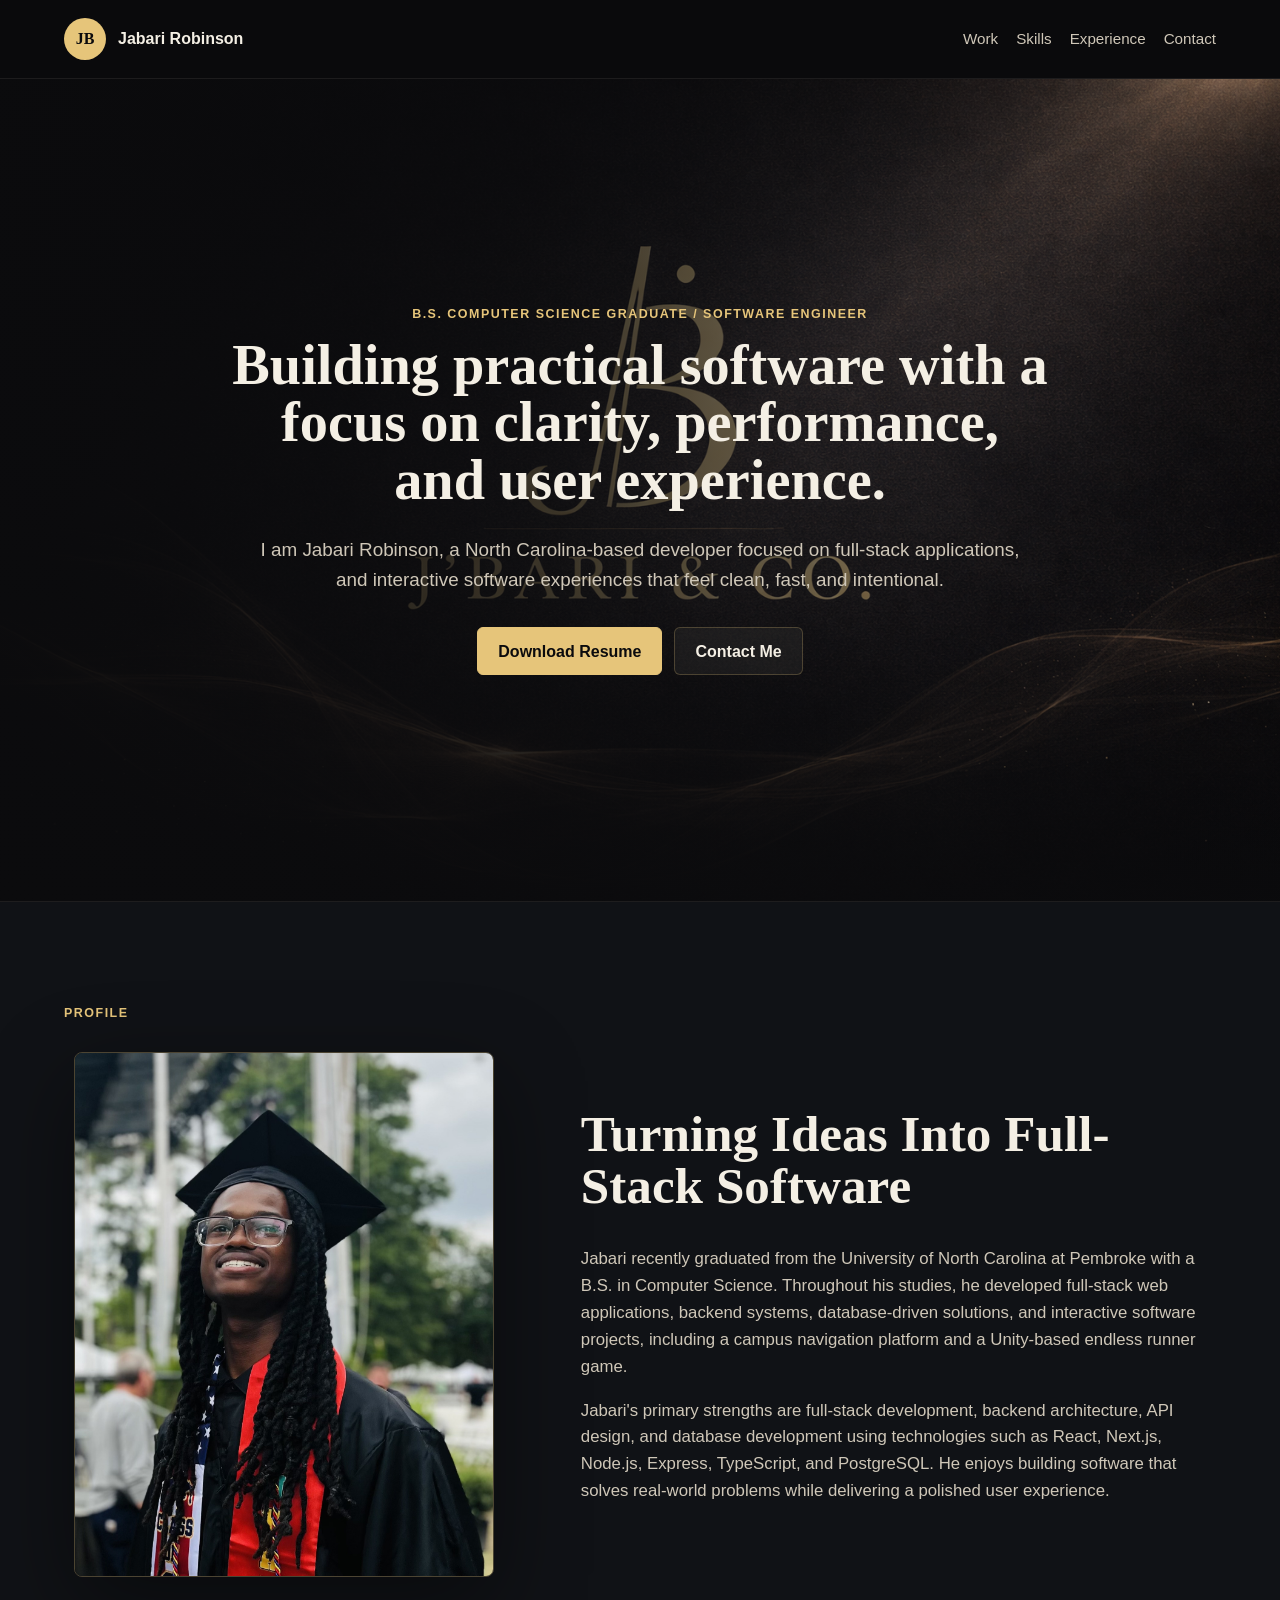
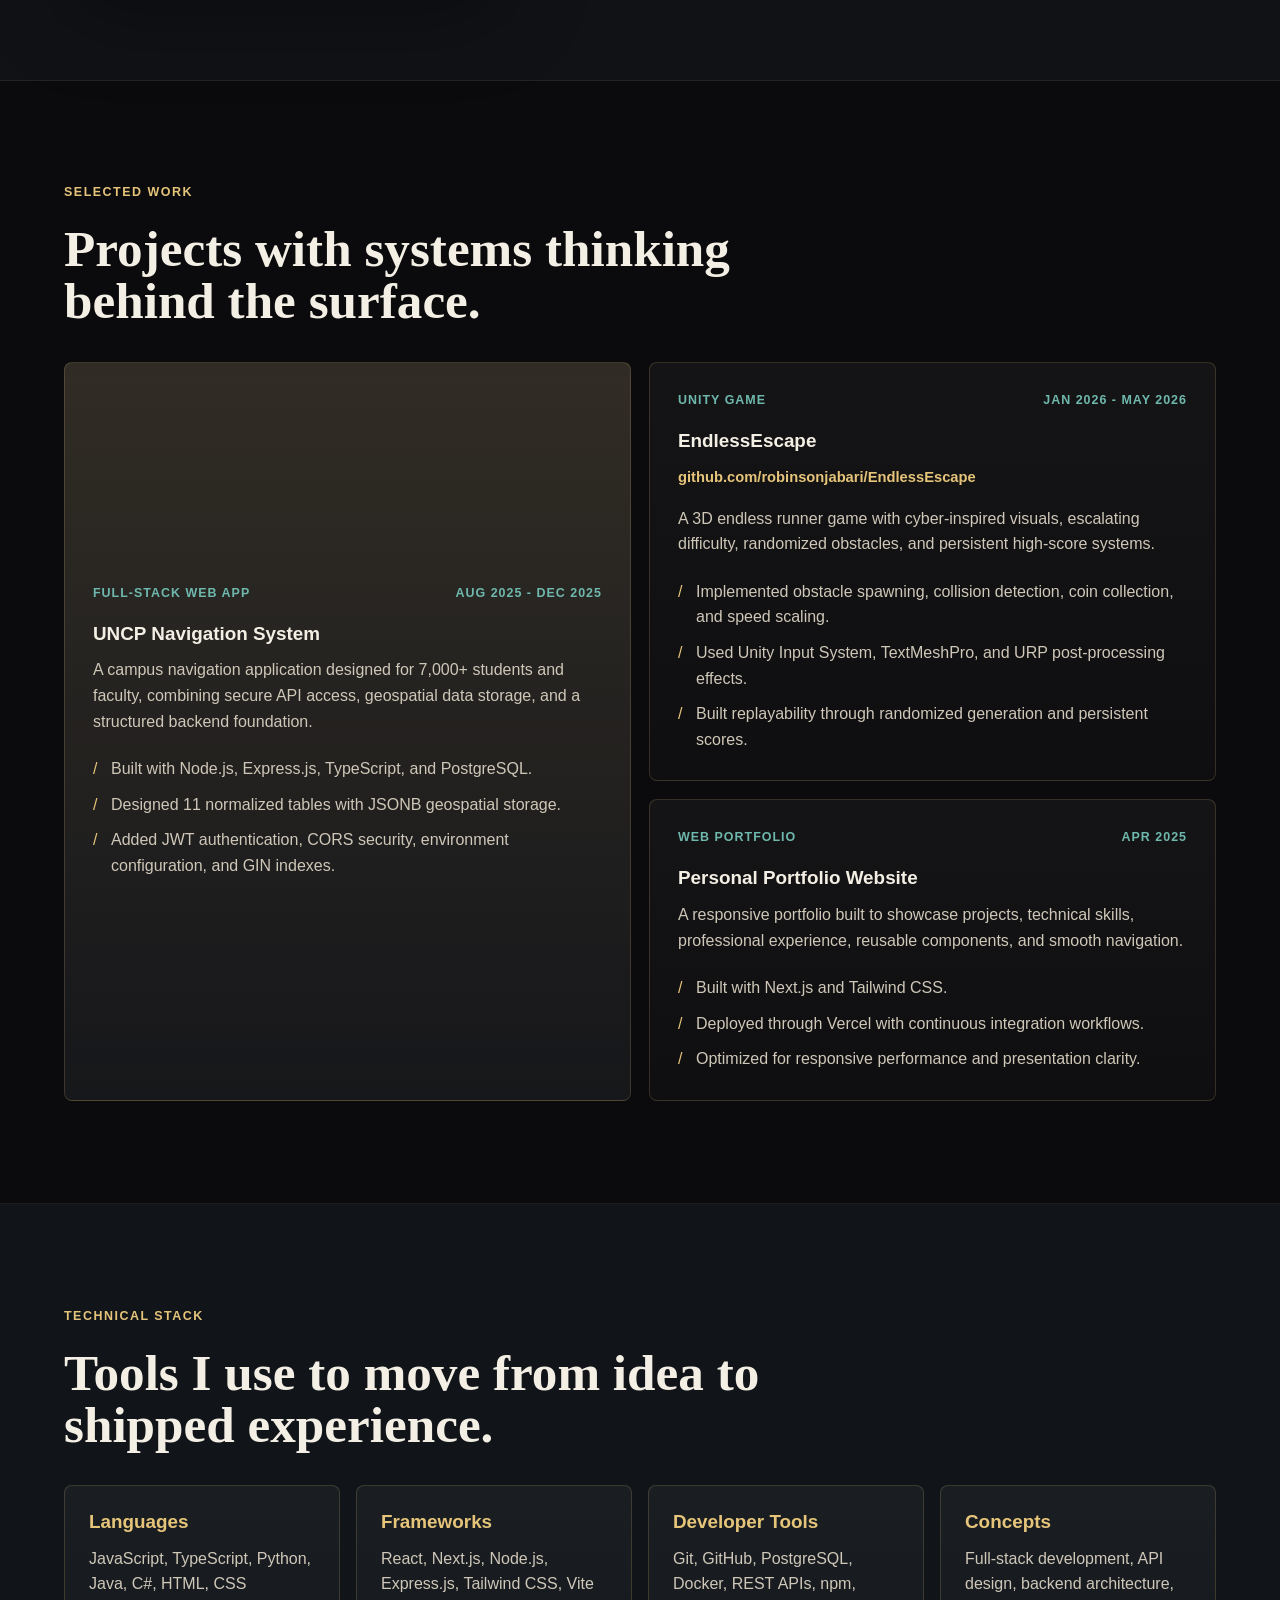
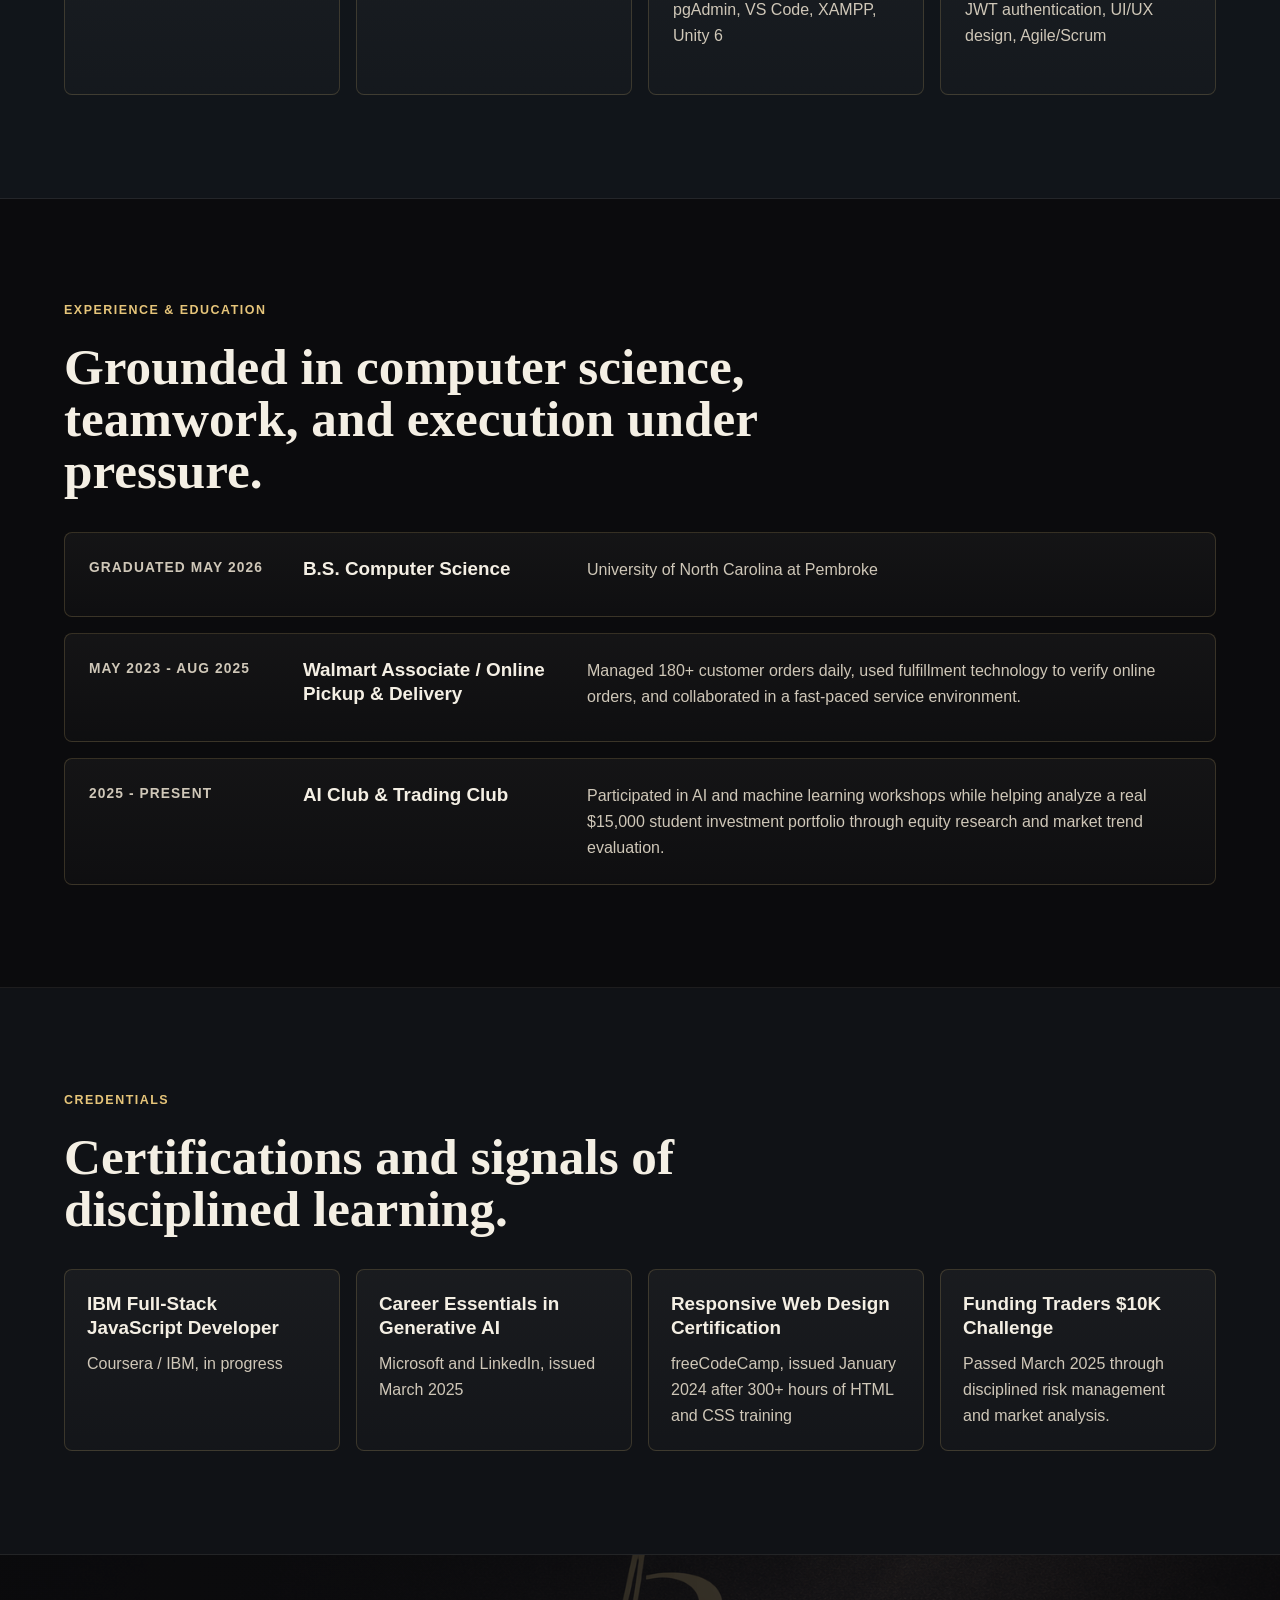
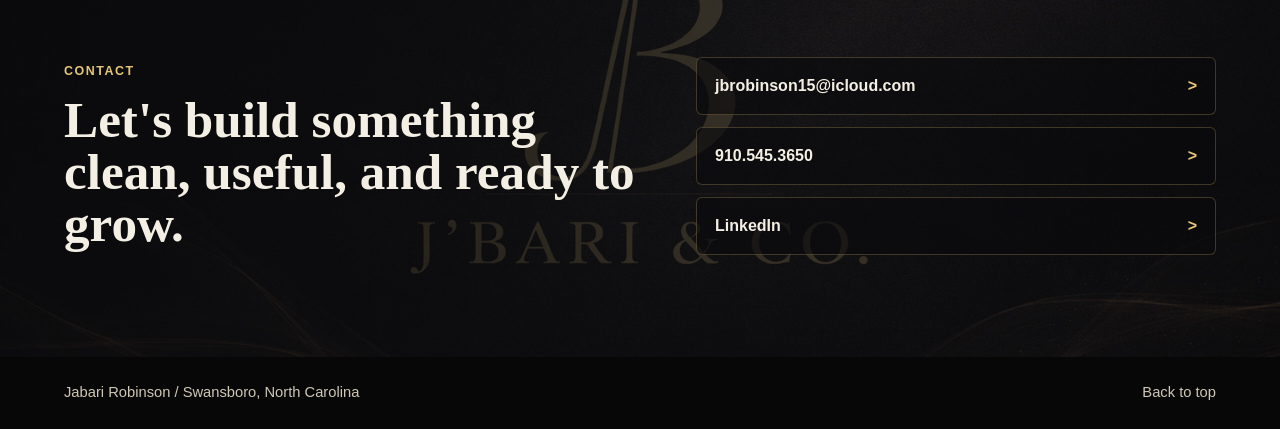
==== index.html @ 72d92438 "Initial portfolio website" ====
﻿<!doctype html>
<html lang="en">
  <head>
    <meta charset="UTF-8" />
    <meta name="viewport" content="width=device-width, initial-scale=1.0" />
    <meta
      name="description"
      content="Portfolio for Jabari Robinson, full-stack developer and computer science graduate."
    />
    <title>Jabari Robinson | Full-Stack Developer</title>
    <link rel="stylesheet" href="styles.css" />
  </head>
  <body>
    <header class="site-header" aria-label="Primary navigation">
      <a class="brand" href="#top" aria-label="Jabari Robinson home">
        <span class="brand-mark">JB</span>
        <span>Jabari Robinson</span>
      </a>
      <nav class="nav-links" aria-label="Portfolio sections">
        <a href="#work">Work</a>
        <a href="#skills">Skills</a>
        <a href="#experience">Experience</a>
        <a href="#contact">Contact</a>
      </nav>
    </header>

    <main id="top">
      <section class="hero" aria-labelledby="hero-title">
        <div class="hero-media" aria-hidden="true"></div>
        <div class="hero-content">
          <p class="eyebrow">
            B.S. Computer Science Graduate / Software Engineer
          </p>
          <h1 id="hero-title">
            Building practical software with a focus on clarity, performance,
            and user experience.
          </h1>
          <p class="hero-copy">
            I am Jabari Robinson, a North Carolina-based developer focused on
            full-stack applications, and interactive software experiences that
            feel clean, fast, and intentional.
          </p>
          <div class="hero-actions" aria-label="Primary actions">
            <a
              class="button primary"
              href="assets/Jabari-Robinson-Resume.pdf"
              download
              >Download Resume</a
            >
            <a class="button secondary" href="mailto:jbrobinson15@icloud.com"
              >Contact Me</a
            >
          </div>
        </div>
      </section>

      <section class="section intro-section" aria-labelledby="intro-title">
        <div class="intro-heading">
          <p class="eyebrow">Profile</p>
        </div>
        <div class="intro-layout">
          <figure class="intro-photo">
            <img
              src="assets/grad-pic.jpg"
              alt="Jabari Robinson in graduation cap and gown"
            />
          </figure>
          <div class="intro-content">
            <div class="section-heading">
              <h2 id="intro-title">Turning Ideas Into Full-Stack Software</h2>
            </div>
            <div class="intro-copy">
              <p>
                Jabari recently graduated from the University of North Carolina
                at Pembroke with a B.S. in Computer Science. Throughout his
                studies, he developed full-stack web applications, backend
                systems, database-driven solutions, and interactive software
                projects, including a campus navigation platform and a
                Unity-based endless runner game.
              </p>
              <p>
                Jabari's primary strengths are full-stack development, backend
                architecture, API design, and database development using
                technologies such as React, Next.js, Node.js, Express,
                TypeScript, and PostgreSQL. He enjoys building software that
                solves real-world problems while delivering a polished user
                experience.
              </p>
            </div>
          </div>
        </div>
      </section>
      <section
        class="section work-section"
        id="work"
        aria-labelledby="work-title"
      >
        <div class="section-heading">
          <p class="eyebrow">Selected Work</p>
          <h2 id="work-title">
            Projects with systems thinking behind the surface.
          </h2>
        </div>

        <div class="project-grid">
          <article class="project-card feature-card">
            <div class="project-meta">
              <span>Full-Stack Web App</span>
              <span>Aug 2025 - Dec 2025</span>
            </div>
            <h3>UNCP Navigation System</h3>
            <p>
              A campus navigation application designed for 7,000+ students and
              faculty, combining secure API access, geospatial data storage, and
              a structured backend foundation.
            </p>
            <ul class="impact-list">
              <li>
                Built with Node.js, Express.js, TypeScript, and PostgreSQL.
              </li>
              <li>
                Designed 11 normalized tables with JSONB geospatial storage.
              </li>
              <li>
                Added JWT authentication, CORS security, environment
                configuration, and GIN indexes.
              </li>
            </ul>
          </article>

          <article class="project-card">
            <div class="project-meta">
              <span>Unity Game</span>
              <span>Jan 2026 - May 2026</span>
            </div>
            <h3>EndlessEscape</h3>
            <a class="project-link" href="https://github.com/robinsonjabari/EndlessEscape" target="_blank" rel="noreferrer">github.com/robinsonjabari/EndlessEscape</a>
            <p>
              A 3D endless runner game with cyber-inspired visuals, escalating
              difficulty, randomized obstacles, and persistent high-score
              systems.
            </p>
            <ul class="impact-list">
              <li>
                Implemented obstacle spawning, collision detection, coin
                collection, and speed scaling.
              </li>
              <li>
                Used Unity Input System, TextMeshPro, and URP post-processing
                effects.
              </li>
              <li>
                Built replayability through randomized generation and persistent
                scores.
              </li>
            </ul>
          </article>

          <article class="project-card">
            <div class="project-meta">
              <span>Web Portfolio</span>
              <span>Apr 2025</span>
            </div>
            <h3>Personal Portfolio Website</h3>
            <p>
              A responsive portfolio built to showcase projects, technical
              skills, professional experience, reusable components, and smooth
              navigation.
            </p>
            <ul class="impact-list">
              <li>Built with Next.js and Tailwind CSS.</li>
              <li>
                Deployed through Vercel with continuous integration workflows.
              </li>
              <li>
                Optimized for responsive performance and presentation clarity.
              </li>
            </ul>
          </article>
        </div>
      </section>

      <section
        class="section skills-section"
        id="skills"
        aria-labelledby="skills-title"
      >
        <div class="section-heading">
          <p class="eyebrow">Technical Stack</p>
          <h2 id="skills-title">
            Tools I use to move from idea to shipped experience.
          </h2>
        </div>
        <div class="skills-grid">
          <div class="skill-panel">
            <h3>Languages</h3>
            <p>JavaScript, TypeScript, Python, Java, C#, HTML, CSS</p>
          </div>
          <div class="skill-panel">
            <h3>Frameworks</h3>
            <p>React, Next.js, Node.js, Express.js, Tailwind CSS, Vite</p>
          </div>
          <div class="skill-panel">
            <h3>Developer Tools</h3>
            <p>
              Git, GitHub, PostgreSQL, Docker, REST APIs, npm, pgAdmin, VS Code,
              XAMPP, Unity 6
            </p>
          </div>
          <div class="skill-panel">
            <h3>Concepts</h3>
            <p>
              Full-stack development, API design, backend architecture, JWT
              authentication, UI/UX design, Agile/Scrum
            </p>
          </div>
        </div>
      </section>

      <section
        class="section timeline-section"
        id="experience"
        aria-labelledby="experience-title"
      >
        <div class="section-heading">
          <p class="eyebrow">Experience & Education</p>
          <h2 id="experience-title">
            Grounded in computer science, teamwork, and execution under
            pressure.
          </h2>
        </div>

        <div class="timeline">
          <article class="timeline-item">
            <p class="timeline-date">Graduated May 2026</p>
            <h3>B.S. Computer Science</h3>
            <p>University of North Carolina at Pembroke</p>
          </article>
          <article class="timeline-item">
            <p class="timeline-date">May 2023 - Aug 2025</p>
            <h3>Walmart Associate / Online Pickup & Delivery</h3>
            <p>
              Managed 180+ customer orders daily, used fulfillment technology to
              verify online orders, and collaborated in a fast-paced service
              environment.
            </p>
          </article>
          <article class="timeline-item">
            <p class="timeline-date">2025 - Present</p>
            <h3>AI Club & Trading Club</h3>
            <p>
              Participated in AI and machine learning workshops while helping
              analyze a real $15,000 student investment portfolio through equity
              research and market trend evaluation.
            </p>
          </article>
        </div>
      </section>

      <section
        class="section credentials-section"
        aria-labelledby="credentials-title"
      >
        <div class="section-heading">
          <p class="eyebrow">Credentials</p>
          <h2 id="credentials-title">
            Certifications and signals of disciplined learning.
          </h2>
        </div>
        <div class="credential-list">
          <article>
            <h3>IBM Full-Stack JavaScript Developer</h3>
            <p>Coursera / IBM, in progress</p>
          </article>
          <article>
            <h3>Career Essentials in Generative AI</h3>
            <p>Microsoft and LinkedIn, issued March 2025</p>
          </article>
          <article>
            <h3>Responsive Web Design Certification</h3>
            <p>
              freeCodeCamp, issued January 2024 after 300+ hours of HTML and CSS
              training
            </p>
          </article>
          <article>
            <h3>Funding Traders $10K Challenge</h3>
            <p>
              Passed March 2025 through disciplined risk management and market
              analysis.
            </p>
          </article>
        </div>
      </section>

      <section
        class="contact-section"
        id="contact"
        aria-labelledby="contact-title"
      >
        <div>
          <p class="eyebrow">Contact</p>
          <h2 id="contact-title">
            Let's build something clean, useful, and ready to grow.
          </h2>
        </div>
        <div class="contact-actions">
          <a href="mailto:jbrobinson15@icloud.com">jbrobinson15@icloud.com</a>
          <a href="tel:+19105453650">910.545.3650</a>
          <a
            href="https://www.linkedin.com/in/robinson-jabari/"
            target="_blank"
            rel="noreferrer"
            >LinkedIn</a
          >
        </div>
      </section>
    </main>

    <footer class="site-footer">
      <p>Jabari Robinson / Swansboro, North Carolina</p>
      <a href="#top">Back to top</a>
    </footer>
  </body>
</html>
---- styles.css ----
﻿/* Theme colors and reusable design tokens. */
:root {
  --ink: #0b0b0d;
  --ink-soft: #15171b;
  --paper: #f4efe4;
  --paper-muted: #cfc7b8;
  --gold: #e6c57a;
  --gold-deep: #9a7332;
  --teal: #6fb8ad;
  --line: rgba(230, 197, 122, 0.24);
  --shadow: rgba(0, 0, 0, 0.4);
}

* {
  box-sizing: border-box;
}

html {
  scroll-behavior: smooth;
}

body {
  margin: 0;
  color: var(--paper);
  background: var(--ink);
  font-family: Inter, "Segoe UI", Arial, sans-serif;
  line-height: 1.6;
}

a {
  color: inherit;
  text-decoration: none;
}

.site-header {
  position: sticky;
  top: 0;
  z-index: 10;
  display: flex;
  align-items: center;
  justify-content: space-between;
  gap: 24px;
  padding: 18px clamp(20px, 5vw, 72px);
  background: rgba(11, 11, 13, 0.88);
  border-bottom: 1px solid rgba(244, 239, 228, 0.08);
  backdrop-filter: blur(18px);
}

.brand {
  display: inline-flex;
  align-items: center;
  gap: 12px;
  font-weight: 800;
  letter-spacing: 0;
}

.brand-mark {
  display: grid;
  width: 42px;
  height: 42px;
  place-items: center;
  color: var(--ink);
  background: var(--gold);
  border-radius: 50%;
  font-family: Georgia, "Times New Roman", serif;
  font-size: 1rem;
}

.nav-links {
  display: flex;
  flex-wrap: wrap;
  justify-content: flex-end;
  gap: 18px;
  color: var(--paper-muted);
  font-size: 0.95rem;
}

.nav-links a:hover,
.site-footer a:hover,
.contact-actions a:hover {
  color: var(--gold);
}

.hero {
  position: relative;
  min-height: calc(100vh - 77px);
  display: grid;
  align-items: center;
  overflow: hidden;
  padding: clamp(48px, 7vw, 92px) clamp(20px, 5vw, 72px);
  border-bottom: 1px solid rgba(244, 239, 228, 0.08);
}

.hero-media {
  position: absolute;
  inset: 0;
  background:
    linear-gradient(
      90deg,
      rgba(11, 11, 13, 0.98) 0%,
      rgba(11, 11, 13, 0.78) 44%,
      rgba(11, 11, 13, 0.18) 100%
    ),
    linear-gradient(0deg, rgba(11, 11, 13, 0.92) 0%, rgba(11, 11, 13, 0) 34%),
    url("assets/jbari-theme.png") center / cover no-repeat;
  transform: scale(1.01);
}

.hero-content {
  position: relative;
  width: min(980px, 100%);
  margin: 0 auto;
  text-align: center;
}

.eyebrow {
  margin: 0 0 12px;
  color: var(--gold);
  font-size: 0.78rem;
  font-weight: 800;
  letter-spacing: 0.12em;
  text-transform: uppercase;
}

h1,
h2,
h3,
p {
  overflow-wrap: anywhere;
}

h1,
h2 {
  margin: 0;
  font-family: Georgia, "Times New Roman", serif;
  line-height: 1.02;
  letter-spacing: 0;
}

h1 {
  max-width: 820px;
  margin: 0 auto;
  text-align: center;
  font-size: clamp(1.9rem, 4.4vw, 3.7rem);
}

h2 {
  max-width: 780px;
  font-size: clamp(2rem, 4vw, 4rem);
}

h3 {
  margin: 0 0 12px;
  color: var(--paper);
  font-size: 1.18rem;
  line-height: 1.25;
}

.hero-copy {
  max-width: 780px;
  margin: 26px auto 0;
  color: var(--paper-muted);
  font-size: clamp(1rem, 2vw, 1.18rem);
  text-align: center;
}

.hero-actions {
  display: flex;
  flex-wrap: wrap;
  justify-content: center;
  gap: 12px;
  margin-top: 32px;
}

.button {
  display: inline-flex;
  align-items: center;
  justify-content: center;
  min-height: 48px;
  padding: 0 20px;
  border: 1px solid var(--line);
  border-radius: 6px;
  font-weight: 800;
}

.button.primary {
  color: var(--ink);
  background: var(--gold);
  border-color: var(--gold);
}

.button.secondary {
  color: var(--paper);
  background: rgba(244, 239, 228, 0.05);
}

.hero-stats {
  display: grid;
  grid-template-columns: repeat(3, minmax(0, 1fr));
  gap: 14px;
  max-width: 990px;
  margin: 44px auto 0;
  text-align: center;
}

.hero-stats div {
  min-height: 132px;
  padding: 18px;
  border: 1px solid var(--line);
  border-radius: 8px;
  background: rgba(11, 11, 13, 0.62);
  box-shadow: 0 24px 80px var(--shadow);
}

.hero-stats dt {
  color: var(--gold);
  font-family: Georgia, "Times New Roman", serif;
  font-size: 2rem;
  font-weight: 700;
}

.hero-stats dd {
  margin: 8px 0 0;
  color: var(--paper-muted);
  font-size: 0.92rem;
}

.section {
  padding: clamp(64px, 8vw, 112px) clamp(20px, 5vw, 72px);
  border-bottom: 1px solid rgba(244, 239, 228, 0.08);
}

.section-heading {
  display: grid;
  gap: 8px;
  margin-bottom: 34px;
}

.intro-section {
  background: #101216;
}

.intro-heading,
.intro-layout {
  width: min(1180px, 100%);
  margin: 0 auto;
}

.intro-heading {
  margin-bottom: 28px;
}

.intro-layout {
  display: grid;
  grid-template-columns: minmax(280px, 440px) minmax(0, 720px);
  gap: clamp(32px, 6vw, 88px);
  align-items: center;
}

.intro-photo {
  width: min(100%, 420px);
  margin: 0 auto;
}

.intro-photo img {
  display: block;
  width: 100%;
  aspect-ratio: 4 / 5;
  object-fit: cover;
  object-position: center top;
  border: 1px solid rgba(230, 197, 122, 0.28);
  border-radius: 8px;
  box-shadow: 0 28px 90px rgba(0, 0, 0, 0.42);
}

.intro-content {
  max-width: 720px;
}

.intro-copy {
  color: var(--paper-muted);
  font-size: 1.05rem;
}

.intro-copy p:first-child {
  margin-top: 0;
}

.work-section {
  background: var(--ink);
}

.project-grid {
  display: grid;
  grid-template-columns: repeat(2, minmax(0, 1fr));
  gap: 18px;
}

.project-card,
.skill-panel,
.timeline-item,
.credential-list article {
  border: 1px solid rgba(230, 197, 122, 0.18);
  border-radius: 8px;
  background: linear-gradient(
    180deg,
    rgba(244, 239, 228, 0.045),
    rgba(244, 239, 228, 0.018)
  );
}

.project-card {
  padding: 28px;
}

.feature-card {
  grid-row: span 2;
  display: flex;
  min-height: 100%;
  flex-direction: column;
  justify-content: center;
  background:
    linear-gradient(
      180deg,
      rgba(230, 197, 122, 0.15),
      rgba(244, 239, 228, 0.025)
    ),
    #111216;
}

.project-meta {
  display: flex;
  flex-wrap: wrap;
  gap: 10px;
  justify-content: space-between;
  margin-bottom: 18px;
  color: var(--teal);
  font-size: 0.78rem;
  font-weight: 800;
  letter-spacing: 0.08em;
  text-transform: uppercase;
}

.project-link {
  display: inline-flex;
  margin: -2px 0 16px;
  color: var(--gold);
  font-size: 0.92rem;
  font-weight: 800;
}

.project-link:hover {
  color: var(--teal);
}

.project-card p,
.skill-panel p,
.timeline-item p,
.credential-list p {
  margin: 0;
  color: var(--paper-muted);
}

.impact-list {
  display: grid;
  gap: 10px;
  margin: 22px 0 0;
  padding: 0;
  color: var(--paper-muted);
  list-style: none;
}

.impact-list li {
  position: relative;
  padding-left: 18px;
}

.impact-list li::before {
  position: absolute;
  left: 0;
  color: var(--gold);
  content: "/";
}

.skills-section {
  background: #11151a;
}

.skills-grid {
  display: grid;
  grid-template-columns: repeat(4, minmax(0, 1fr));
  gap: 16px;
}

.skill-panel {
  min-height: 210px;
  padding: 24px;
}

.skill-panel h3 {
  color: var(--gold);
}

.timeline-section {
  background: var(--ink);
}

.timeline {
  display: grid;
  gap: 16px;
}

.timeline-item {
  display: grid;
  grid-template-columns: 190px minmax(0, 260px) minmax(0, 1fr);
  gap: 24px;
  align-items: start;
  padding: 24px;
}

.timeline-date {
  color: var(--teal);
  font-size: 0.86rem;
  font-weight: 800;
  letter-spacing: 0.08em;
  text-transform: uppercase;
}

.credentials-section {
  background: #101216;
}

.credential-list {
  display: grid;
  grid-template-columns: repeat(4, minmax(0, 1fr));
  gap: 16px;
}

.credential-list article {
  padding: 22px;
}

.contact-section {
  display: grid;
  grid-template-columns: minmax(0, 1fr) minmax(280px, 520px);
  gap: 36px;
  align-items: center;
  padding: clamp(64px, 8vw, 112px) clamp(20px, 5vw, 72px);
  background:
    linear-gradient(90deg, rgba(11, 11, 13, 0.94), rgba(11, 11, 13, 0.72)),
    url("assets/jbari-theme.png") center / cover no-repeat;
}

.contact-actions {
  display: grid;
  gap: 12px;
}

.contact-actions a {
  display: flex;
  min-height: 58px;
  align-items: center;
  justify-content: space-between;
  padding: 0 18px;
  border: 1px solid var(--line);
  border-radius: 6px;
  background: rgba(11, 11, 13, 0.62);
  color: var(--paper);
  font-weight: 800;
}

.contact-actions a::after {
  color: var(--gold);
  content: ">";
}

.site-footer {
  display: flex;
  flex-wrap: wrap;
  justify-content: space-between;
  gap: 16px;
  padding: 24px clamp(20px, 5vw, 72px);
  color: var(--paper-muted);
  background: #070708;
  font-size: 0.92rem;
}

.site-footer p {
  margin: 0;
}

@media (max-width: 1000px) {
  .intro-section,
  .contact-section,
  .project-grid {
    grid-template-columns: 1fr;
  }

  .feature-card {
    grid-row: auto;
  }

  .skills-grid,
  .credential-list {
    grid-template-columns: repeat(2, minmax(0, 1fr));
  }

  .timeline-item {
    grid-template-columns: 1fr;
    gap: 8px;
  }
}

@media (max-width: 700px) {
  .site-header {
    position: static;
    align-items: flex-start;
    flex-direction: column;
  }

  .nav-links {
    justify-content: flex-start;
  }

  .hero {
    min-height: auto;
  }

  .hero-media {
    background:
      linear-gradient(180deg, rgba(11, 11, 13, 0.78), rgba(11, 11, 13, 0.94)),
      url("assets/jbari-theme.png") center / cover no-repeat;
  }

  h1 {
    max-width: 100%;
    font-size: 2rem;
  }

  .hero-stats,
  .skills-grid,
  .credential-list {
    grid-template-columns: 1fr;
  }

  .hero-stats div,
  .skill-panel {
    min-height: auto;
  }

  .project-card {
    padding: 22px;
  }
}
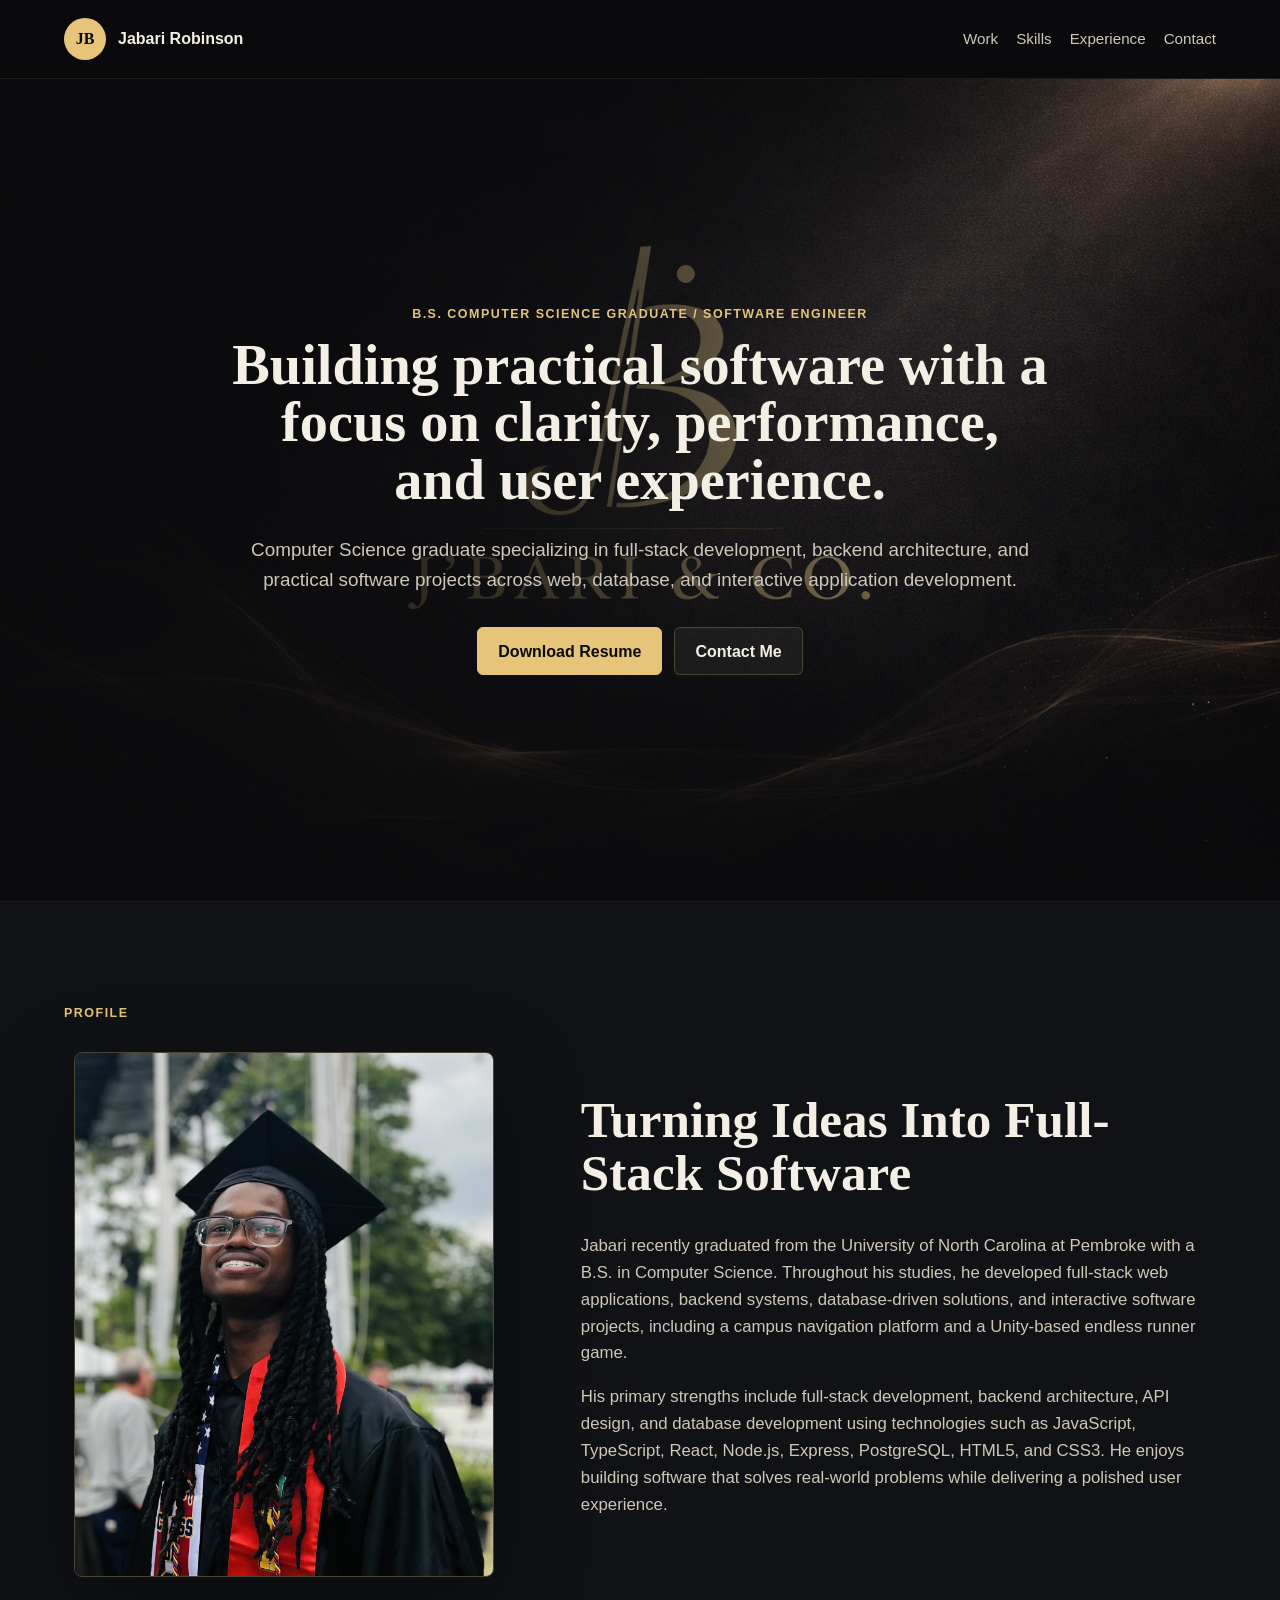
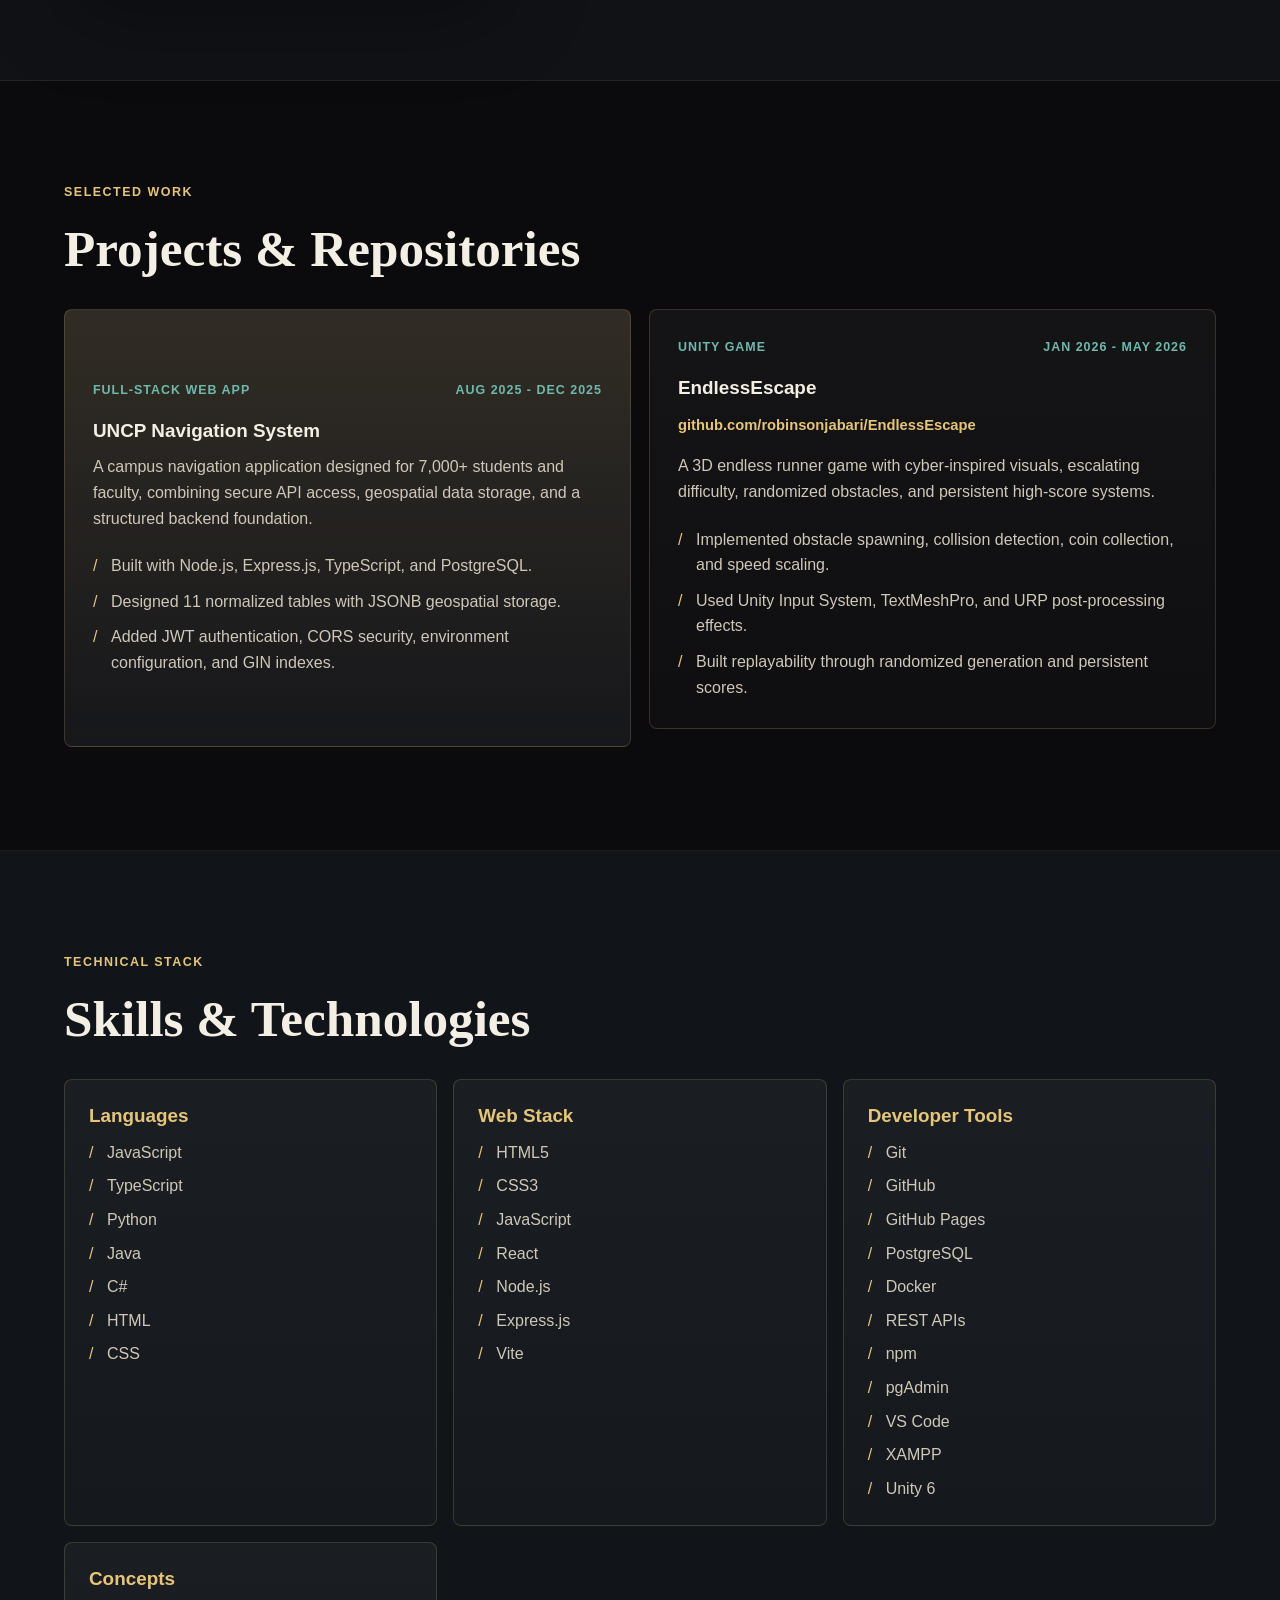
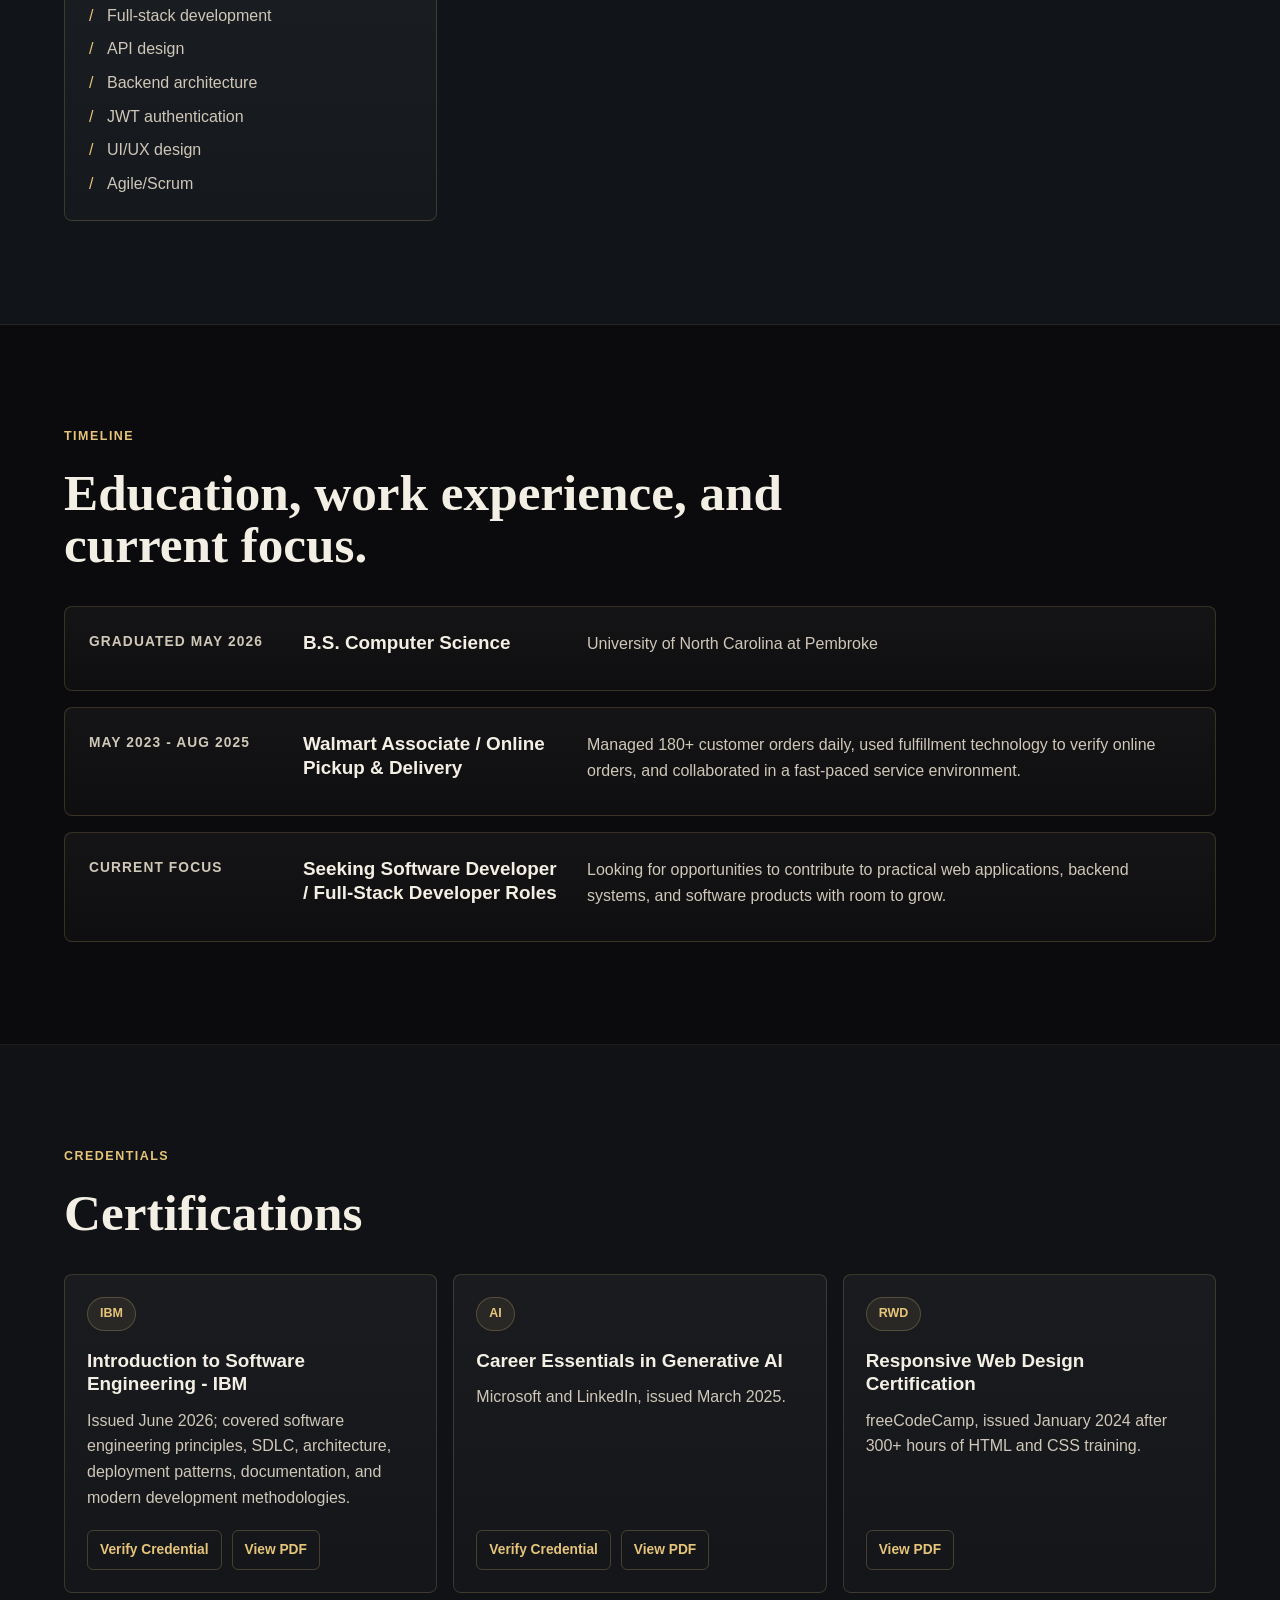
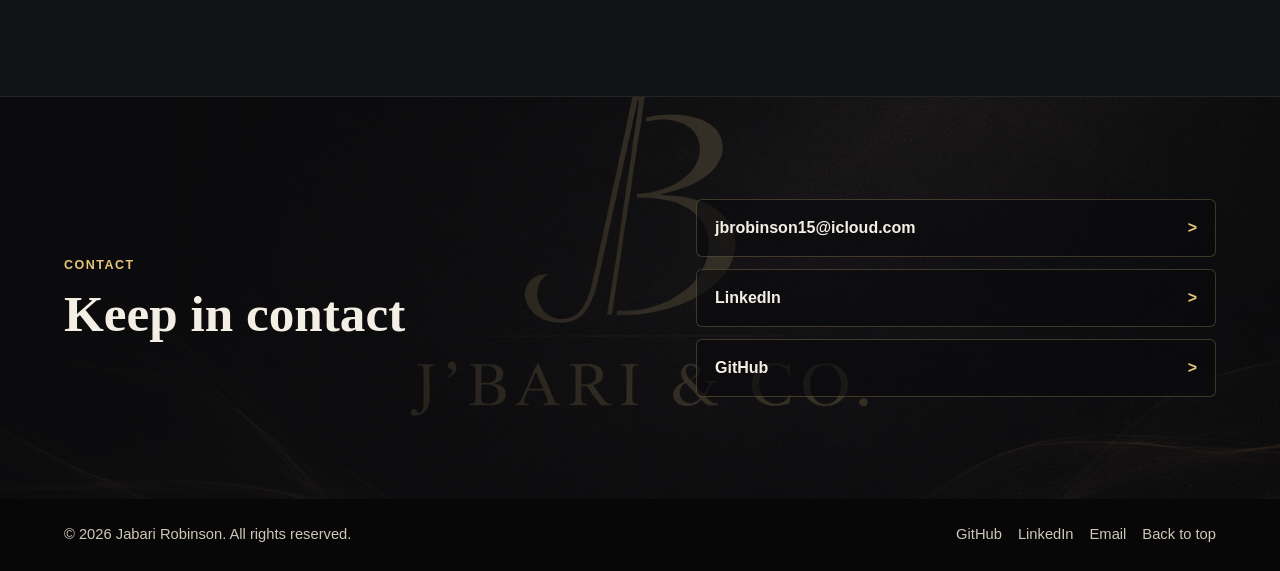
==== commit 5782f96a: "Portfolio updates" ====
--- a/index.html
+++ b/index.html
@@ -36,9 +36,9 @@
             and user experience.
           </h1>
           <p class="hero-copy">
-            I am Jabari Robinson, a North Carolina-based developer focused on
-            full-stack applications, and interactive software experiences that
-            feel clean, fast, and intentional.
+            Computer Science graduate specializing in full-stack development,
+            backend architecture, and practical software projects across web,
+            database, and interactive application development.
           </p>
           <div class="hero-actions" aria-label="Primary actions">
             <a
@@ -79,12 +79,12 @@
                 Unity-based endless runner game.
               </p>
               <p>
-                Jabari's primary strengths are full-stack development, backend
+                His primary strengths include full-stack development, backend
                 architecture, API design, and database development using
-                technologies such as React, Next.js, Node.js, Express,
-                TypeScript, and PostgreSQL. He enjoys building software that
-                solves real-world problems while delivering a polished user
-                experience.
+                technologies such as JavaScript, TypeScript, React, Node.js,
+                Express, PostgreSQL, HTML5, and CSS3. He enjoys building
+                software that solves real-world problems while delivering a
+                polished user experience.
               </p>
             </div>
           </div>
@@ -97,9 +97,7 @@
       >
         <div class="section-heading">
           <p class="eyebrow">Selected Work</p>
-          <h2 id="work-title">
-            Projects with systems thinking behind the surface.
-          </h2>
+          <h2 id="work-title">Projects & Repositories</h2>
         </div>
 
         <div class="project-grid">
@@ -134,7 +132,13 @@
               <span>Jan 2026 - May 2026</span>
             </div>
             <h3>EndlessEscape</h3>
-            <a class="project-link" href="https://github.com/robinsonjabari/EndlessEscape" target="_blank" rel="noreferrer">github.com/robinsonjabari/EndlessEscape</a>
+            <a
+              class="project-link"
+              href="https://github.com/robinsonjabari/EndlessEscape"
+              target="_blank"
+              rel="noreferrer"
+              >github.com/robinsonjabari/EndlessEscape</a
+            >
             <p>
               A 3D endless runner game with cyber-inspired visuals, escalating
               difficulty, randomized obstacles, and persistent high-score
@@ -155,28 +159,6 @@
               </li>
             </ul>
           </article>
-
-          <article class="project-card">
-            <div class="project-meta">
-              <span>Web Portfolio</span>
-              <span>Apr 2025</span>
-            </div>
-            <h3>Personal Portfolio Website</h3>
-            <p>
-              A responsive portfolio built to showcase projects, technical
-              skills, professional experience, reusable components, and smooth
-              navigation.
-            </p>
-            <ul class="impact-list">
-              <li>Built with Next.js and Tailwind CSS.</li>
-              <li>
-                Deployed through Vercel with continuous integration workflows.
-              </li>
-              <li>
-                Optimized for responsive performance and presentation clarity.
-              </li>
-            </ul>
-          </article>
         </div>
       </section>
 
@@ -187,32 +169,59 @@
       >
         <div class="section-heading">
           <p class="eyebrow">Technical Stack</p>
-          <h2 id="skills-title">
-            Tools I use to move from idea to shipped experience.
-          </h2>
+          <h2 id="skills-title">Skills & Technologies</h2>
         </div>
         <div class="skills-grid">
           <div class="skill-panel">
             <h3>Languages</h3>
-            <p>JavaScript, TypeScript, Python, Java, C#, HTML, CSS</p>
+            <ul class="skill-list">
+              <li>JavaScript</li>
+              <li>TypeScript</li>
+              <li>Python</li>
+              <li>Java</li>
+              <li>C#</li>
+              <li>HTML</li>
+              <li>CSS</li>
+            </ul>
           </div>
           <div class="skill-panel">
-            <h3>Frameworks</h3>
-            <p>React, Next.js, Node.js, Express.js, Tailwind CSS, Vite</p>
+            <h3>Web Stack</h3>
+            <ul class="skill-list">
+              <li>HTML5</li>
+              <li>CSS3</li>
+              <li>JavaScript</li>
+              <li>React</li>
+              <li>Node.js</li>
+              <li>Express.js</li>
+              <li>Vite</li>
+            </ul>
           </div>
           <div class="skill-panel">
             <h3>Developer Tools</h3>
-            <p>
-              Git, GitHub, PostgreSQL, Docker, REST APIs, npm, pgAdmin, VS Code,
-              XAMPP, Unity 6
-            </p>
+            <ul class="skill-list">
+              <li>Git</li>
+              <li>GitHub</li>
+              <li>GitHub Pages</li>
+              <li>PostgreSQL</li>
+              <li>Docker</li>
+              <li>REST APIs</li>
+              <li>npm</li>
+              <li>pgAdmin</li>
+              <li>VS Code</li>
+              <li>XAMPP</li>
+              <li>Unity 6</li>
+            </ul>
           </div>
           <div class="skill-panel">
             <h3>Concepts</h3>
-            <p>
-              Full-stack development, API design, backend architecture, JWT
-              authentication, UI/UX design, Agile/Scrum
-            </p>
+            <ul class="skill-list">
+              <li>Full-stack development</li>
+              <li>API design</li>
+              <li>Backend architecture</li>
+              <li>JWT authentication</li>
+              <li>UI/UX design</li>
+              <li>Agile/Scrum</li>
+            </ul>
           </div>
         </div>
       </section>
@@ -223,10 +232,9 @@
         aria-labelledby="experience-title"
       >
         <div class="section-heading">
-          <p class="eyebrow">Experience & Education</p>
+          <p class="eyebrow">Timeline</p>
           <h2 id="experience-title">
-            Grounded in computer science, teamwork, and execution under
-            pressure.
+            Education, work experience, and current focus.
           </h2>
         </div>
 
@@ -246,12 +254,12 @@
             </p>
           </article>
           <article class="timeline-item">
-            <p class="timeline-date">2025 - Present</p>
-            <h3>AI Club & Trading Club</h3>
-            <p>
-              Participated in AI and machine learning workshops while helping
-              analyze a real $15,000 student investment portfolio through equity
-              research and market trend evaluation.
+            <p class="timeline-date">Current Focus</p>
+            <h3>Seeking Software Developer / Full-Stack Developer Roles</h3>
+            <p>
+              Looking for opportunities to contribute to practical web
+              applications, backend systems, and software products with room to
+              grow.
             </p>
           </article>
         </div>
@@ -263,32 +271,66 @@
       >
         <div class="section-heading">
           <p class="eyebrow">Credentials</p>
-          <h2 id="credentials-title">
-            Certifications and signals of disciplined learning.
-          </h2>
+          <h2 id="credentials-title">Certifications</h2>
         </div>
         <div class="credential-list">
-          <article>
-            <h3>IBM Full-Stack JavaScript Developer</h3>
-            <p>Coursera / IBM, in progress</p>
-          </article>
-          <article>
+          <article class="credential-card">
+            <div class="credential-badge">IBM</div>
+            <h3>Introduction to Software Engineering - IBM</h3>
+            <p>
+              Issued June 2026; covered software engineering principles, SDLC,
+              architecture, deployment patterns, documentation, and modern
+              development methodologies.
+            </p>
+            <div class="credential-actions">
+              <a
+                href="https://www.coursera.org/account/accomplishments/verify/8UNHZU8LC9WD"
+                target="_blank"
+                rel="noreferrer"
+                >Verify Credential</a
+              >
+              <a
+                href="assets/certifications/ibm-software-engineering.pdf"
+                target="_blank"
+                rel="noreferrer"
+                >View PDF</a
+              >
+            </div>
+          </article>
+          <article class="credential-card">
+            <div class="credential-badge">AI</div>
             <h3>Career Essentials in Generative AI</h3>
-            <p>Microsoft and LinkedIn, issued March 2025</p>
-          </article>
-          <article>
+            <p>Microsoft and LinkedIn, issued March 2025.</p>
+            <div class="credential-actions">
+              <a
+                href="https://www.linkedin.com/learning/certificates/0918a9a18af88dd68f458b922f0c6e29e7cab13c955c4662b602efaa4e43473a?trk=share_certificate"
+                target="_blank"
+                rel="noreferrer"
+                >Verify Credential</a
+              >
+              <a
+                href="assets/certifications/generative-ai-microsoft-linkedin.pdf"
+                target="_blank"
+                rel="noreferrer"
+                >View PDF</a
+              >
+            </div>
+          </article>
+          <article class="credential-card">
+            <div class="credential-badge">RWD</div>
             <h3>Responsive Web Design Certification</h3>
             <p>
               freeCodeCamp, issued January 2024 after 300+ hours of HTML and CSS
-              training
-            </p>
-          </article>
-          <article>
-            <h3>Funding Traders $10K Challenge</h3>
-            <p>
-              Passed March 2025 through disciplined risk management and market
-              analysis.
-            </p>
+              training.
+            </p>
+            <div class="credential-actions">
+              <a
+                href="assets/certifications/responsive-web-design.pdf"
+                target="_blank"
+                rel="noreferrer"
+                >View PDF</a
+              >
+            </div>
           </article>
         </div>
       </section>
@@ -300,28 +342,44 @@
       >
         <div>
           <p class="eyebrow">Contact</p>
-          <h2 id="contact-title">
-            Let's build something clean, useful, and ready to grow.
-          </h2>
+          <h2 id="contact-title">Keep in contact</h2>
         </div>
         <div class="contact-actions">
           <a href="mailto:jbrobinson15@icloud.com">jbrobinson15@icloud.com</a>
-          <a href="tel:+19105453650">910.545.3650</a>
           <a
             href="https://www.linkedin.com/in/robinson-jabari/"
             target="_blank"
             rel="noreferrer"
             >LinkedIn</a
           >
+          <a
+            href="https://github.com/robinsonjabari"
+            target="_blank"
+            rel="noreferrer"
+            >GitHub</a
+          >
         </div>
       </section>
     </main>
 
     <footer class="site-footer">
-      <p>Jabari Robinson / Swansboro, North Carolina</p>
-      <a href="#top">Back to top</a>
+      <p>&copy; 2026 Jabari Robinson. All rights reserved.</p>
+      <div class="footer-links">
+        <a
+          href="https://github.com/robinsonjabari"
+          target="_blank"
+          rel="noreferrer"
+          >GitHub</a
+        >
+        <a
+          href="https://www.linkedin.com/in/robinson-jabari/"
+          target="_blank"
+          rel="noreferrer"
+          >LinkedIn</a
+        >
+        <a href="mailto:jbrobinson15@icloud.com">Email</a>
+        <a href="#top">Back to top</a>
+      </div>
     </footer>
   </body>
 </html>
-
-
--- a/styles.css
+++ b/styles.css
@@ -388,7 +388,7 @@
 
 .skills-grid {
   display: grid;
-  grid-template-columns: repeat(4, minmax(0, 1fr));
+  grid-template-columns: repeat(3, minmax(0, 1fr));
   gap: 16px;
 }
 
@@ -399,6 +399,26 @@
 
 .skill-panel h3 {
   color: var(--gold);
+}
+.skill-list {
+  display: grid;
+  gap: 8px;
+  margin: 0;
+  padding: 0;
+  color: var(--paper-muted);
+  list-style: none;
+}
+
+.skill-list li {
+  position: relative;
+  padding-left: 18px;
+}
+
+.skill-list li::before {
+  position: absolute;
+  left: 0;
+  color: var(--gold);
+  content: "/";
 }
 
 .timeline-section {
@@ -432,12 +452,58 @@
 
 .credential-list {
   display: grid;
-  grid-template-columns: repeat(4, minmax(0, 1fr));
+  grid-template-columns: repeat(3, minmax(0, 1fr));
   gap: 16px;
 }
 
 .credential-list article {
   padding: 22px;
+}
+.credential-card {
+  display: flex;
+  min-height: 260px;
+  flex-direction: column;
+}
+
+.credential-badge {
+  display: inline-flex;
+  width: fit-content;
+  min-height: 34px;
+  align-items: center;
+  justify-content: center;
+  margin-bottom: 18px;
+  padding: 0 12px;
+  border: 1px solid var(--line);
+  border-radius: 999px;
+  color: var(--gold);
+  background: rgba(230, 197, 122, 0.08);
+  font-size: 0.78rem;
+  font-weight: 800;
+}
+
+.credential-actions {
+  display: flex;
+  flex-wrap: wrap;
+  gap: 10px;
+  margin-top: auto;
+  padding-top: 20px;
+}
+
+.credential-actions a {
+  display: inline-flex;
+  min-height: 40px;
+  align-items: center;
+  justify-content: center;
+  padding: 0 12px;
+  border: 1px solid var(--line);
+  border-radius: 6px;
+  color: var(--gold);
+  font-size: 0.86rem;
+  font-weight: 800;
+}
+
+.credential-actions a:hover {
+  color: var(--teal);
 }
 
 .contact-section {
@@ -488,9 +554,15 @@
 .site-footer p {
   margin: 0;
 }
+.footer-links {
+  display: flex;
+  flex-wrap: wrap;
+  justify-content: flex-end;
+  gap: 16px;
+}
 
 @media (max-width: 1000px) {
-  .intro-section,
+  .intro-layout,
   .contact-section,
   .project-grid {
     grid-template-columns: 1fr;
@@ -532,6 +604,23 @@
       url("assets/jbari-theme.png") center / cover no-repeat;
   }
 
+  .intro-layout {
+    gap: 28px;
+  }
+
+  .intro-content,
+  .intro-content h2 {
+    max-width: 100%;
+  }
+
+  .intro-content h2 {
+    font-size: clamp(2rem, 10vw, 3rem);
+  }
+
+  .intro-copy {
+    font-size: 1rem;
+  }
+
   h1 {
     max-width: 100%;
     font-size: 2rem;
@@ -554,3 +643,11 @@
 }
 
 
+
+
+
+
+
+
+
+
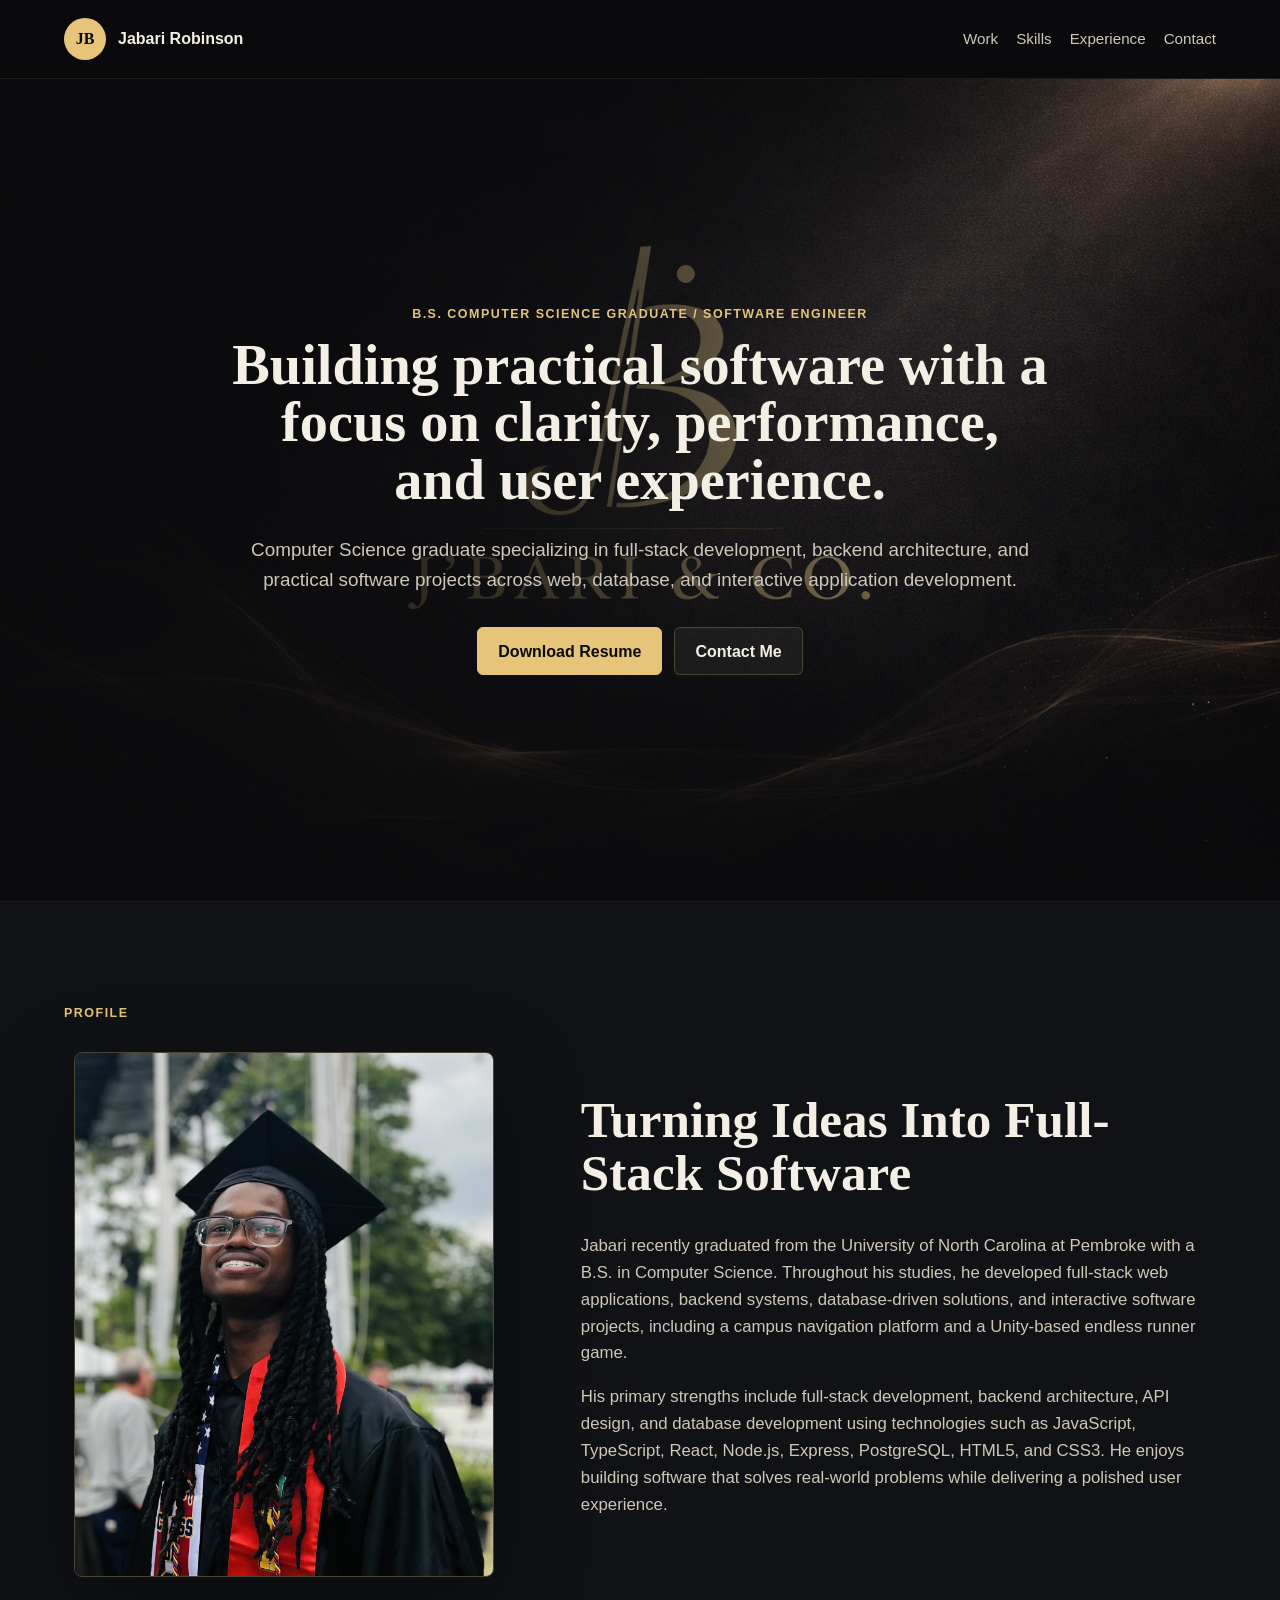
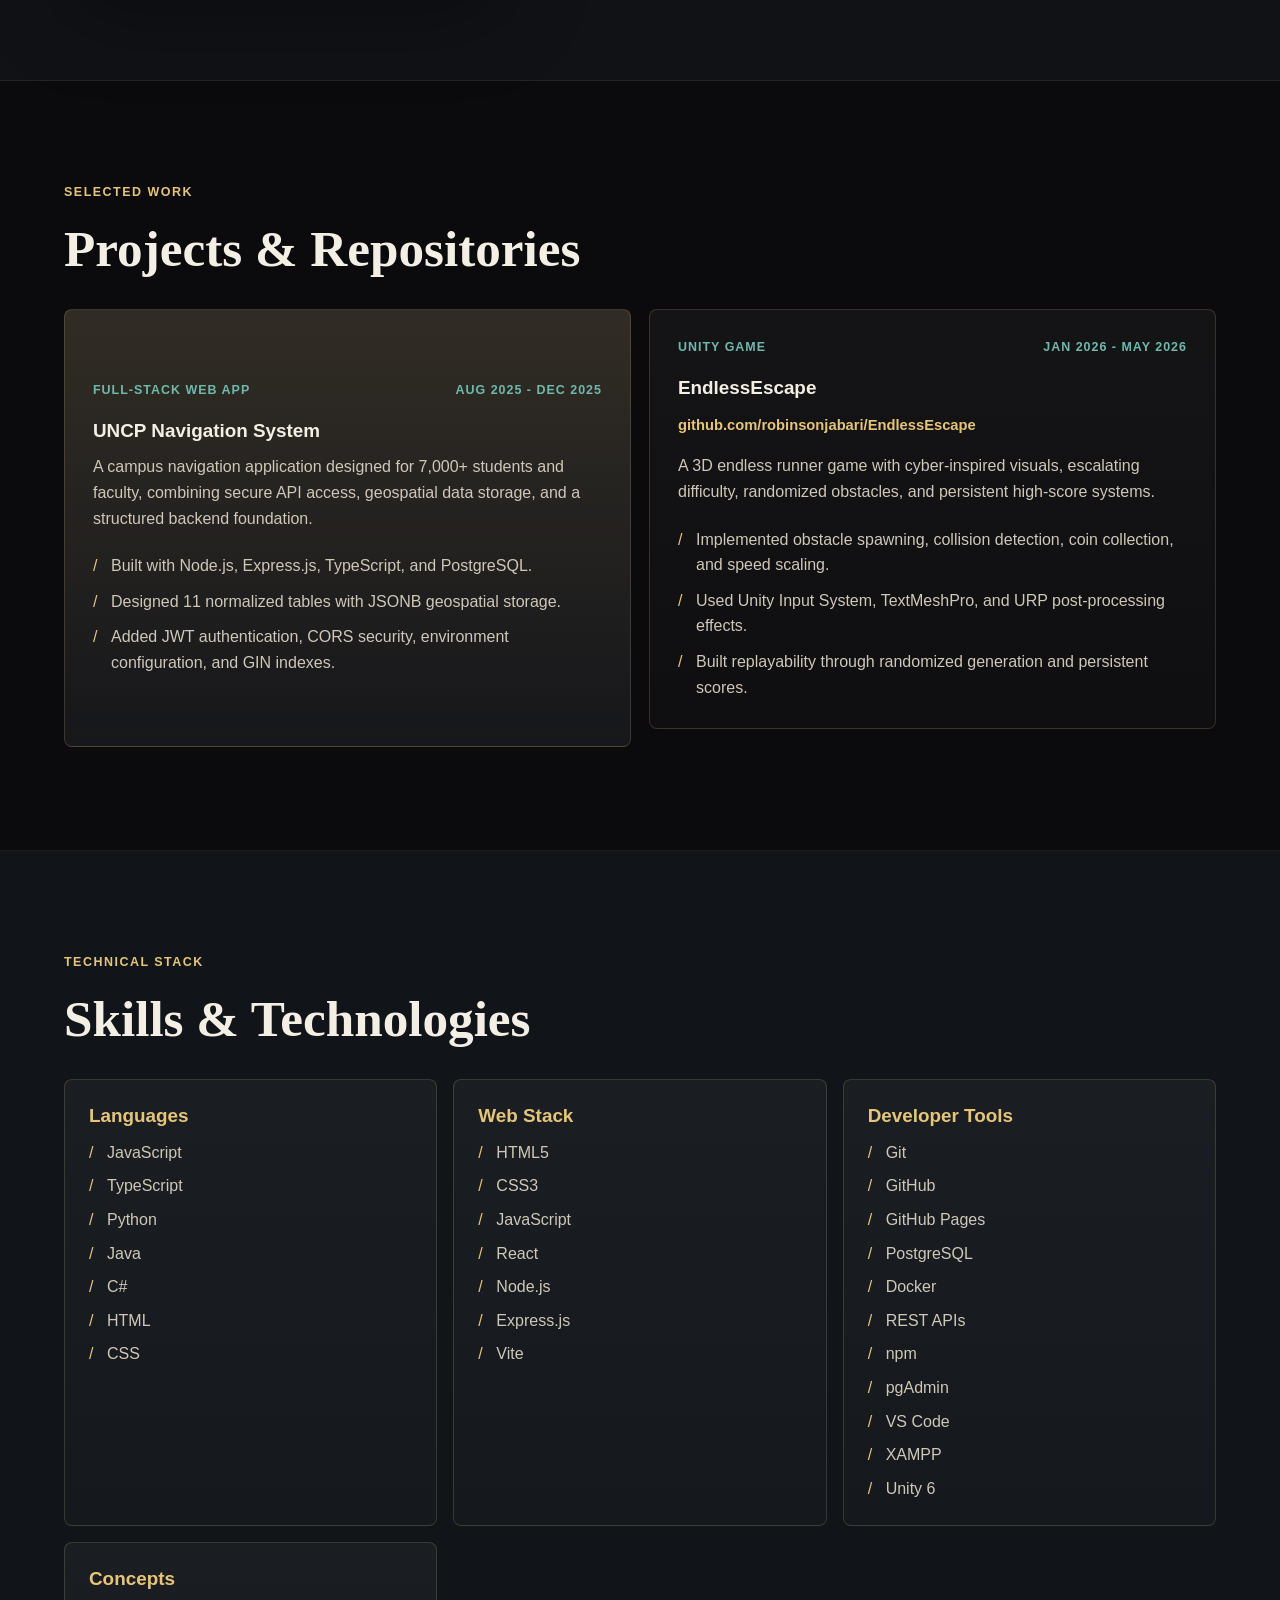
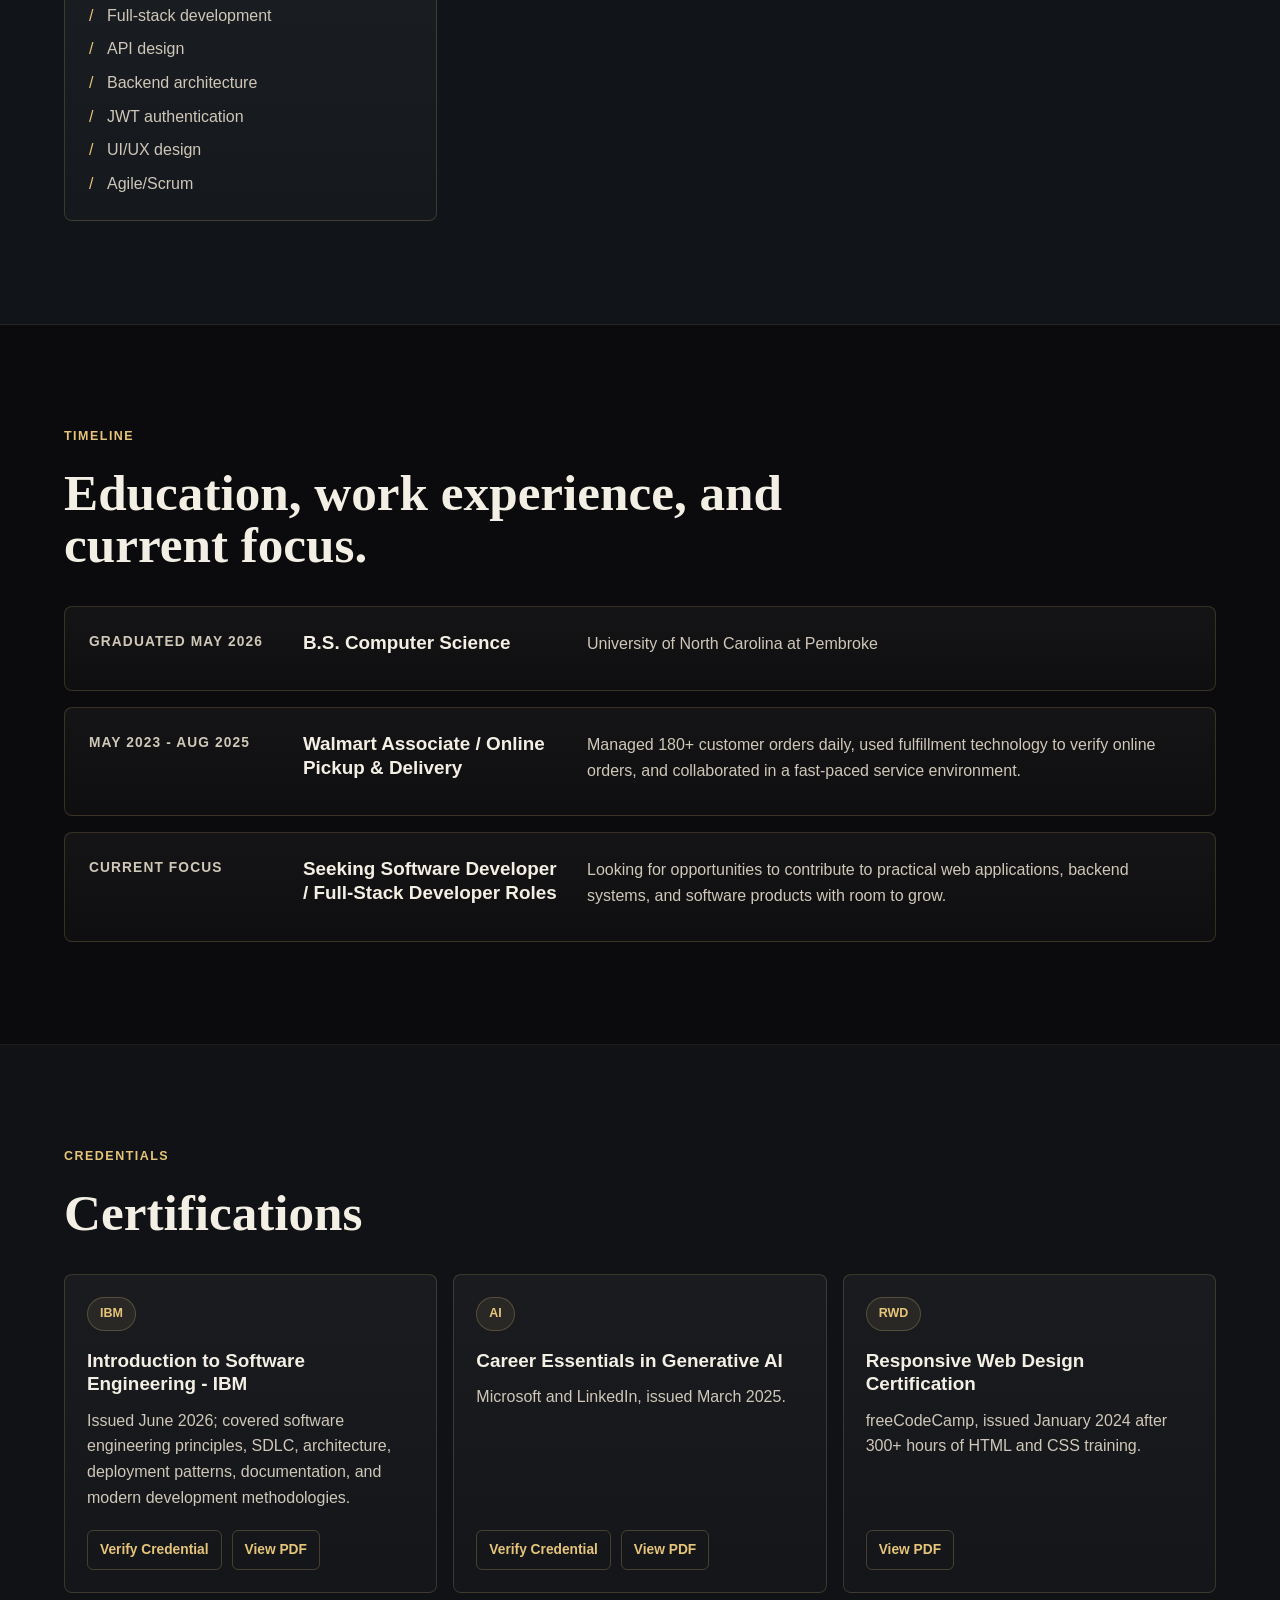
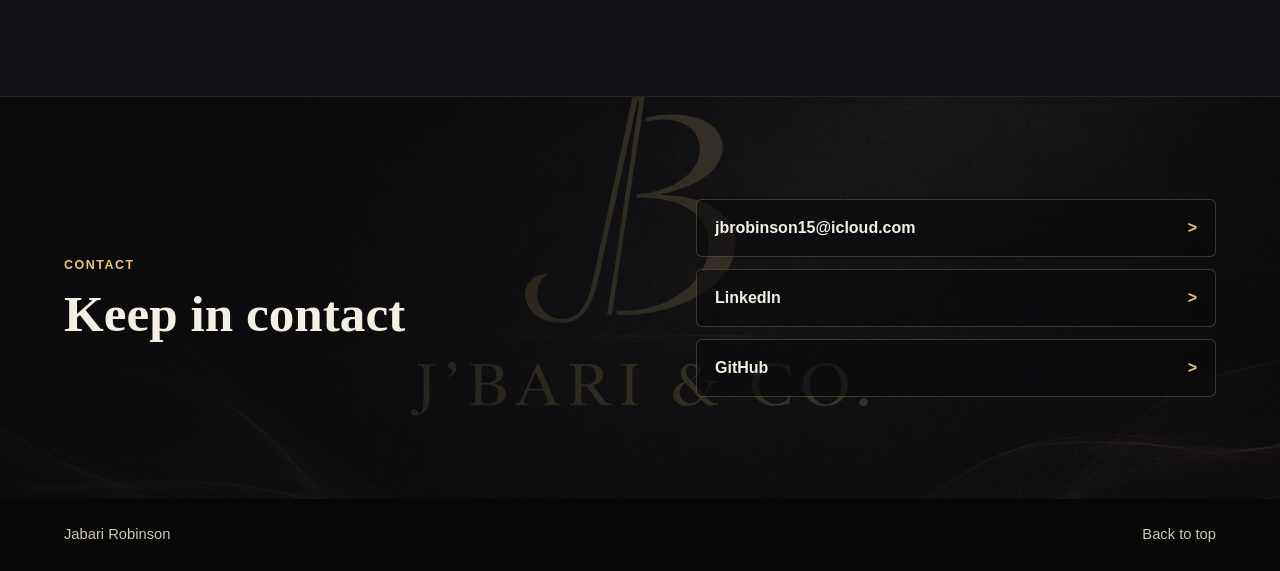
==== commit c7e8d7b7: "Add files via upload debugging sections" ====
--- a/index.html
+++ b/index.html
@@ -363,23 +363,8 @@
     </main>
 
     <footer class="site-footer">
-      <p>&copy; 2026 Jabari Robinson. All rights reserved.</p>
-      <div class="footer-links">
-        <a
-          href="https://github.com/robinsonjabari"
-          target="_blank"
-          rel="noreferrer"
-          >GitHub</a
-        >
-        <a
-          href="https://www.linkedin.com/in/robinson-jabari/"
-          target="_blank"
-          rel="noreferrer"
-          >LinkedIn</a
-        >
-        <a href="mailto:jbrobinson15@icloud.com">Email</a>
-        <a href="#top">Back to top</a>
-      </div>
+      <p>Jabari Robinson</p>
+      <a href="#top">Back to top</a>
     </footer>
   </body>
 </html>
--- a/styles.css
+++ b/styles.css
@@ -641,13 +641,18 @@
     padding: 22px;
   }
 }
-
-
-
-
-
-
-
-
-
-
+<<<<<<< HEAD
+
+
+
+
+
+
+
+
+
+
+=======
+
+
+>>>>>>> 656d9136e5e24d7579e368b13674cb4677631433
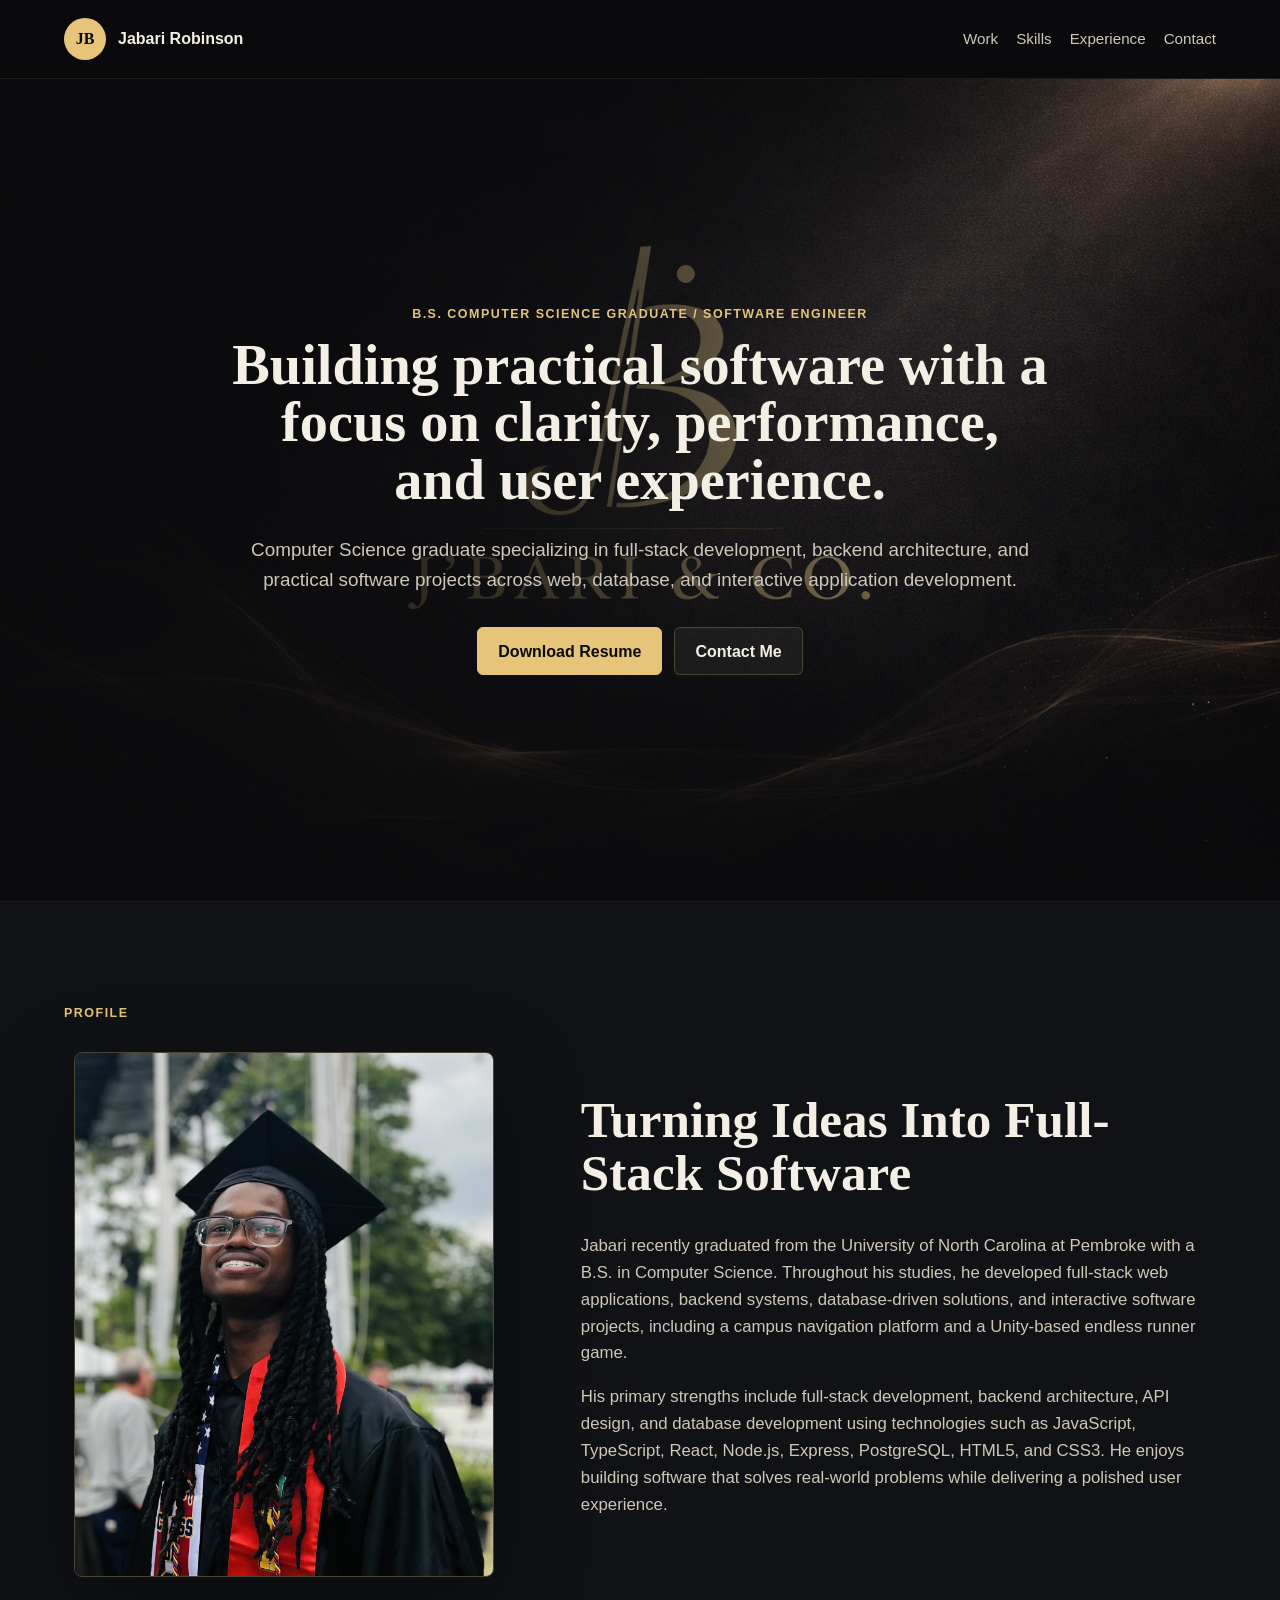
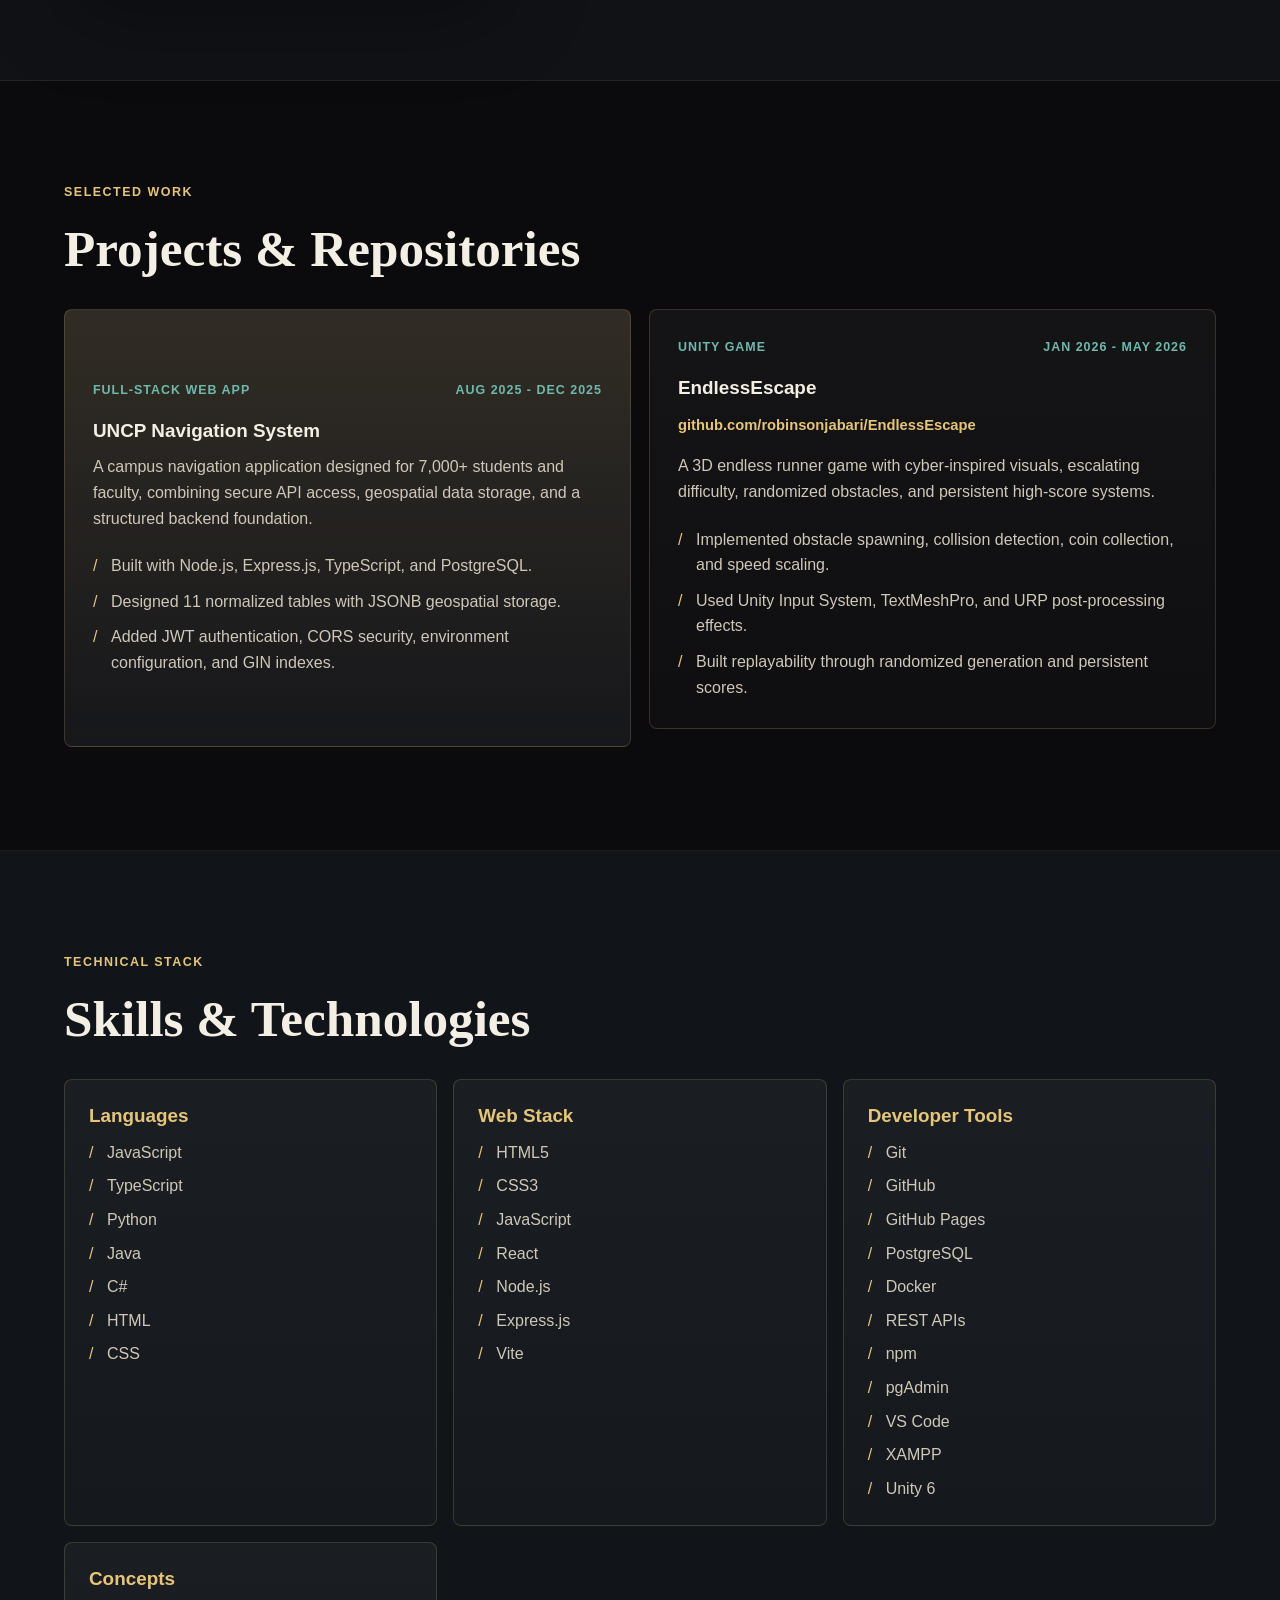
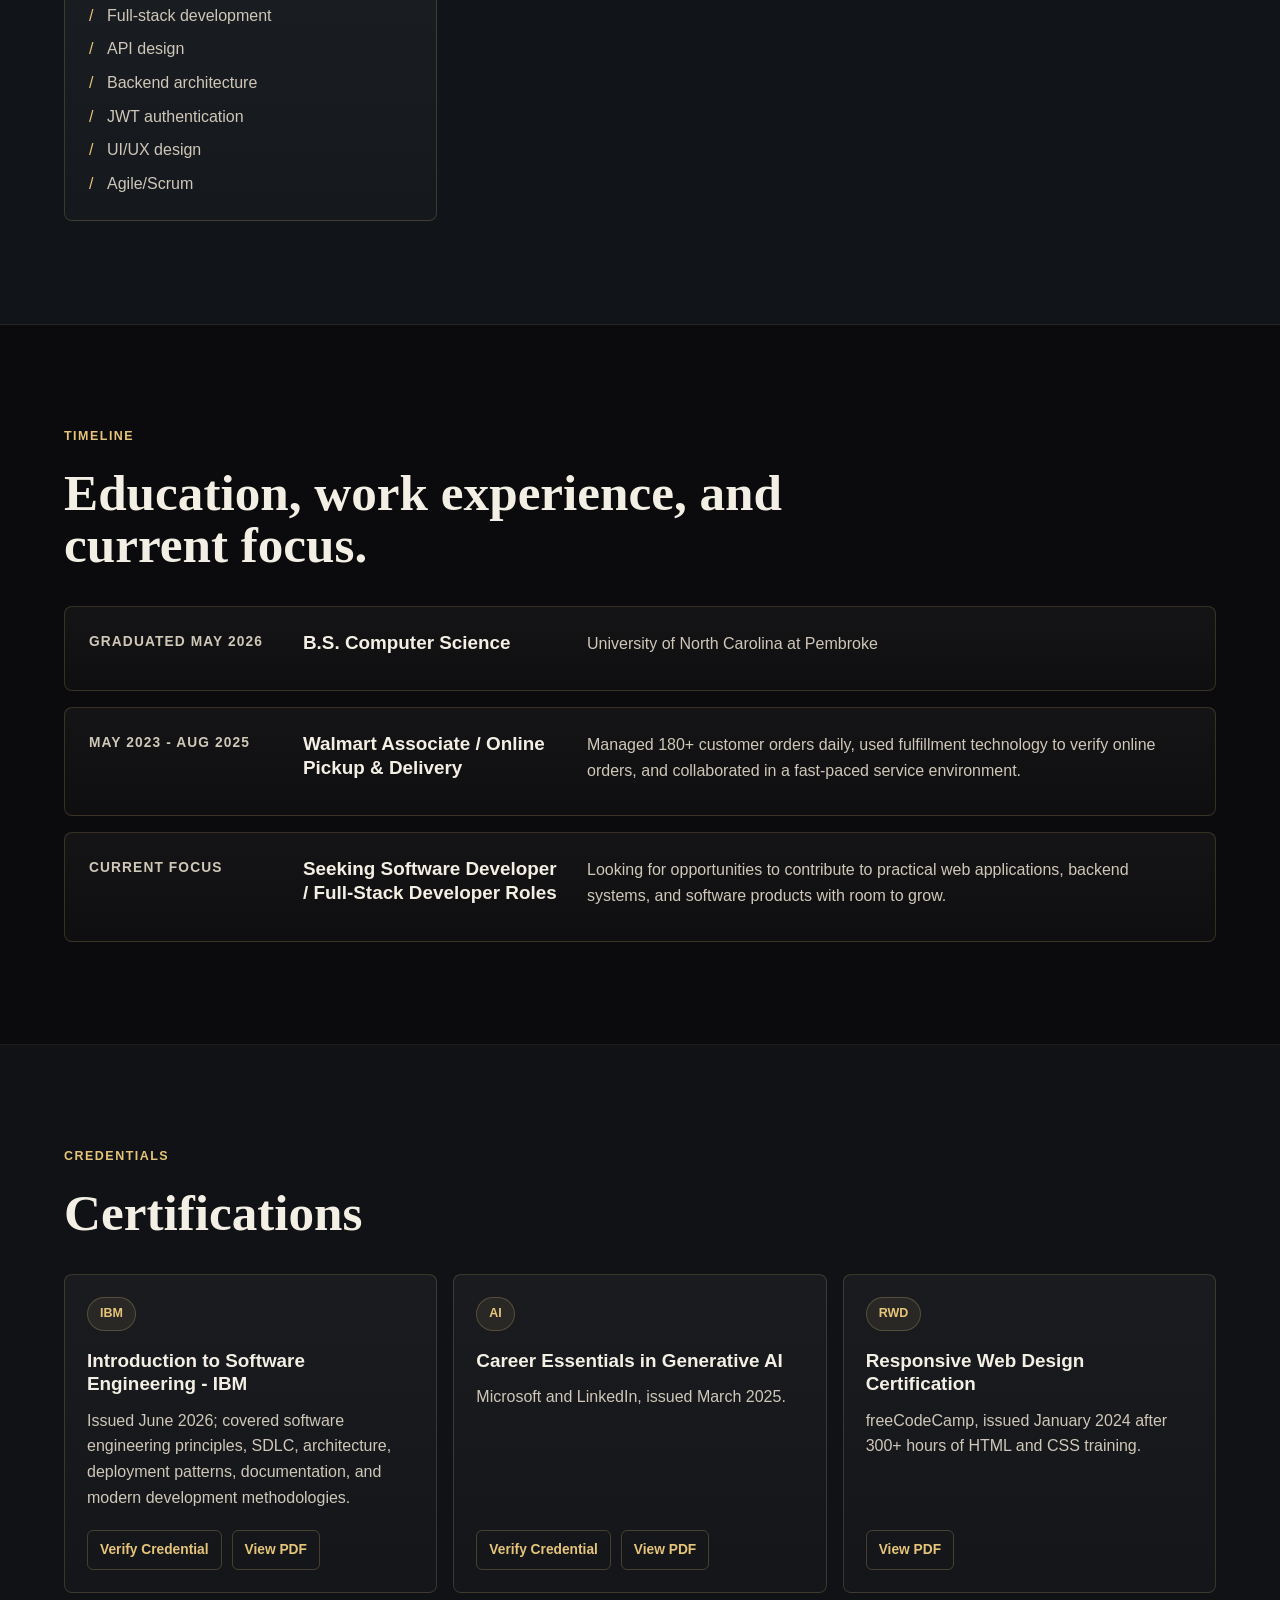
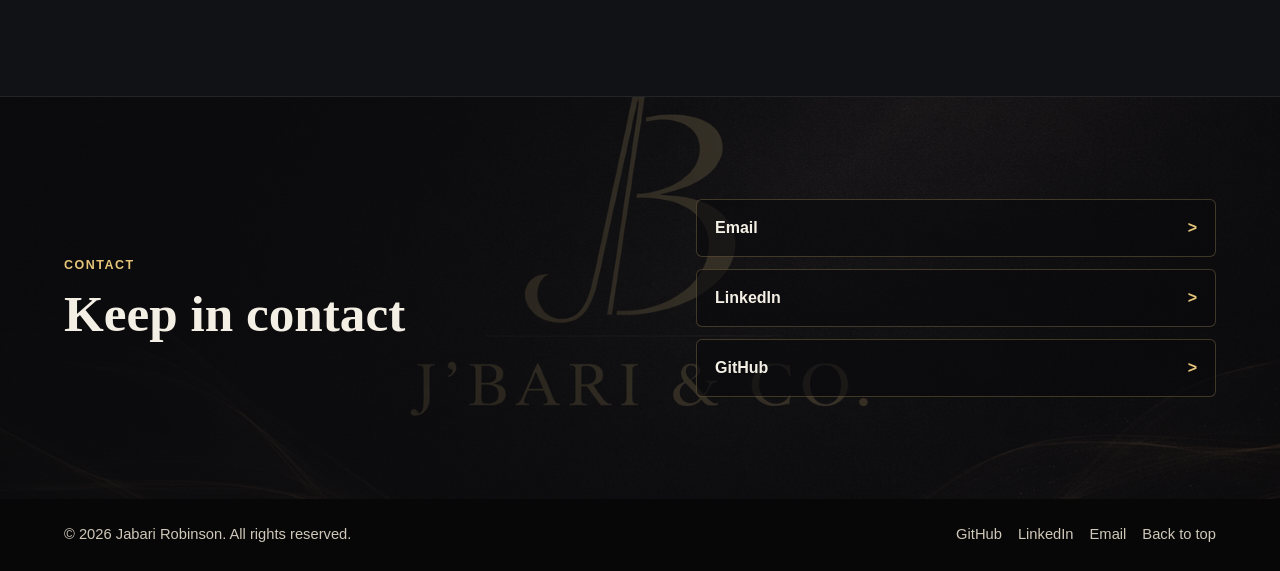
==== commit d00bd76d: "Update email link text" ====
--- a/index.html
+++ b/index.html
@@ -345,7 +345,7 @@
           <h2 id="contact-title">Keep in contact</h2>
         </div>
         <div class="contact-actions">
-          <a href="mailto:jbrobinson15@icloud.com">jbrobinson15@icloud.com</a>
+          <a href="mailto:jbrobinson15@icloud.com">Email</a>
           <a
             href="https://www.linkedin.com/in/robinson-jabari/"
             target="_blank"
@@ -363,8 +363,23 @@
     </main>
 
     <footer class="site-footer">
-      <p>Jabari Robinson</p>
-      <a href="#top">Back to top</a>
+      <p>&copy; 2026 Jabari Robinson. All rights reserved.</p>
+      <div class="footer-links">
+        <a
+          href="https://github.com/robinsonjabari"
+          target="_blank"
+          rel="noreferrer"
+          >GitHub</a
+        >
+        <a
+          href="https://www.linkedin.com/in/robinson-jabari/"
+          target="_blank"
+          rel="noreferrer"
+          >LinkedIn</a
+        >
+        <a href="mailto:jbrobinson15@icloud.com">Email</a>
+        <a href="#top">Back to top</a>
+      </div>
     </footer>
   </body>
 </html>
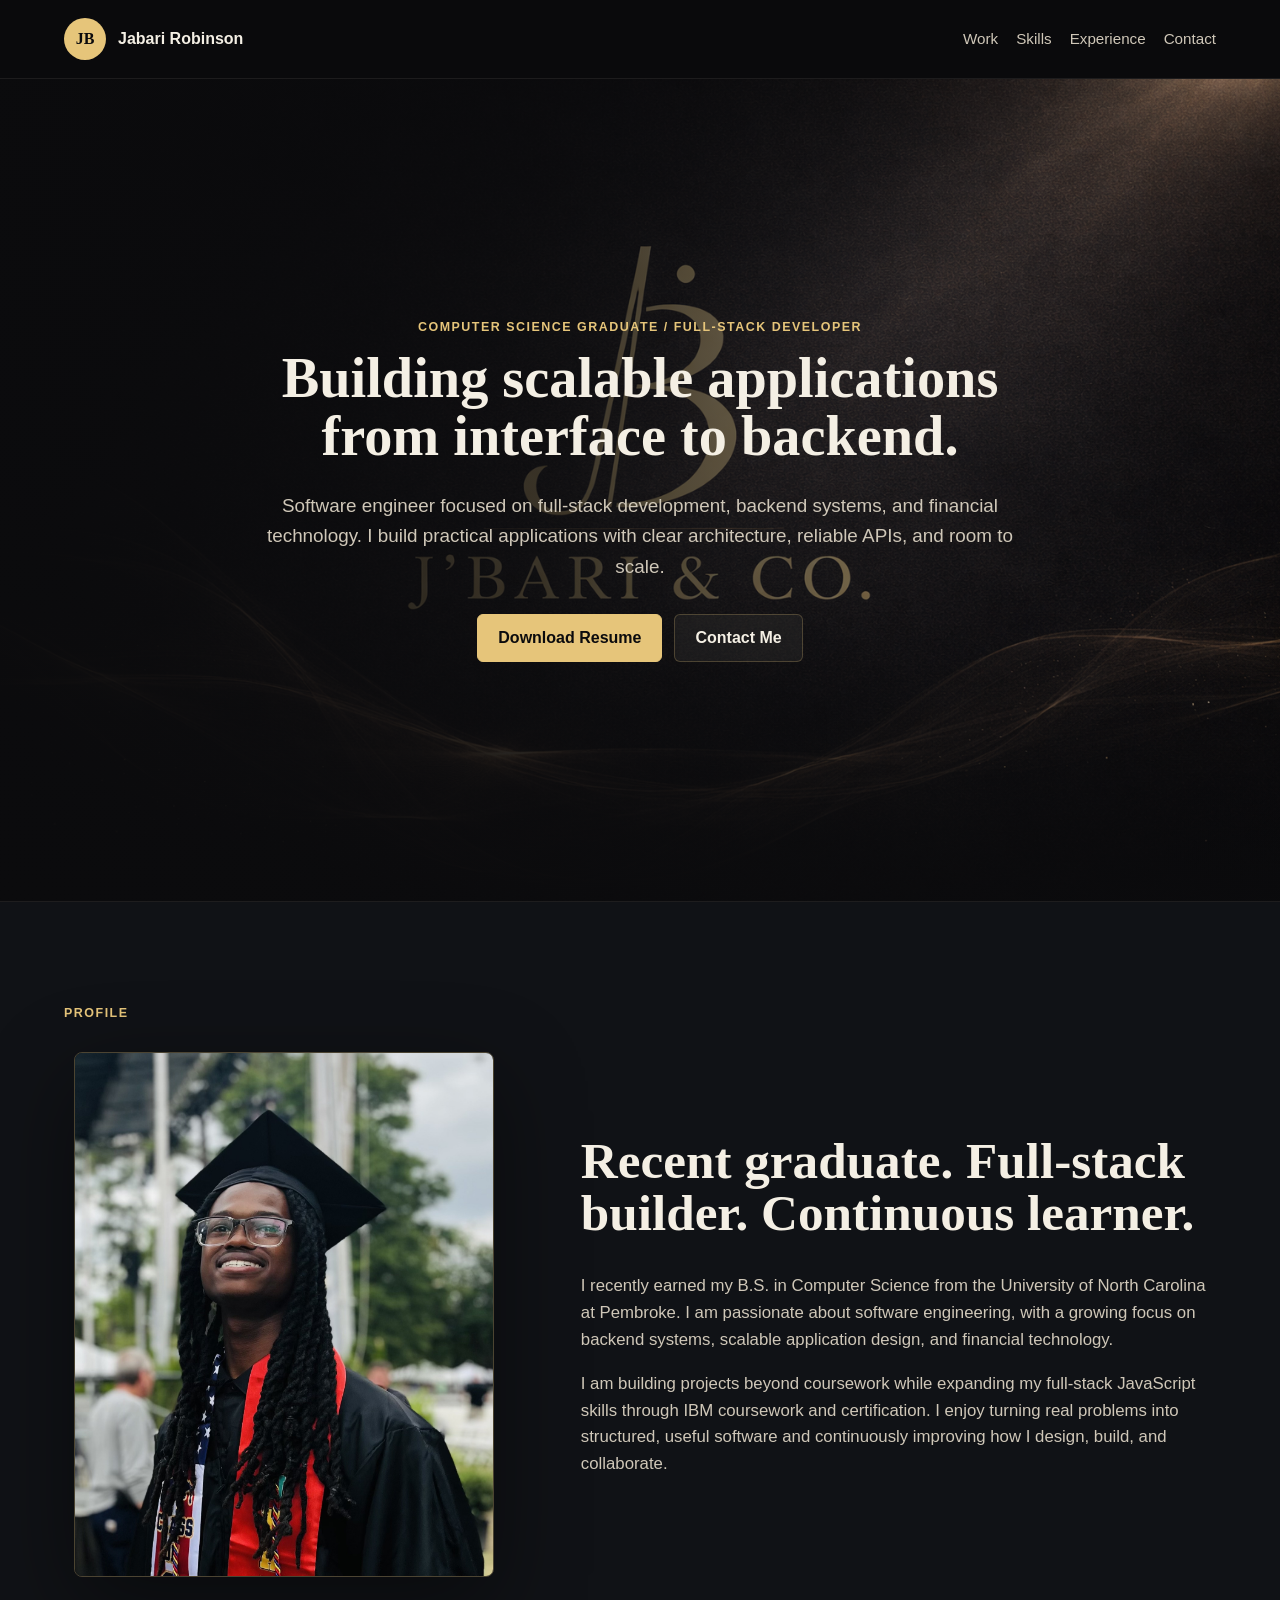
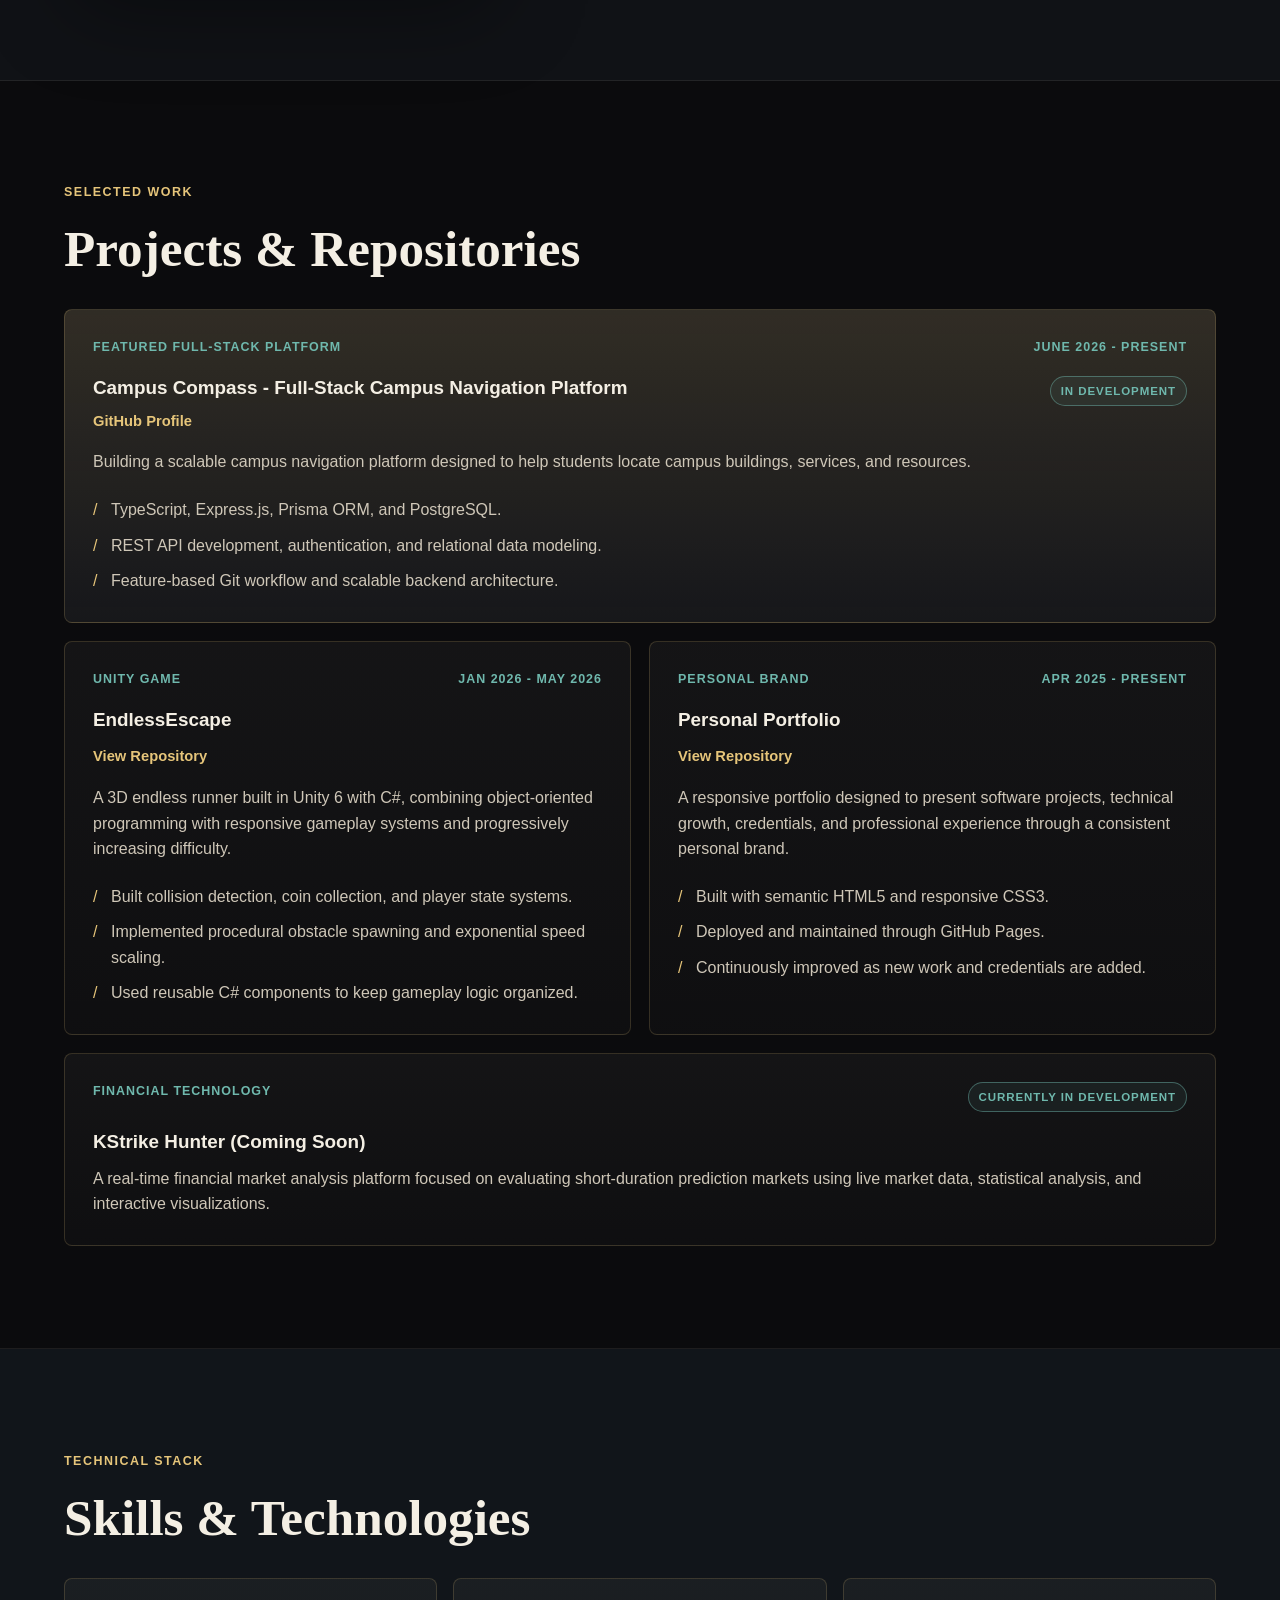
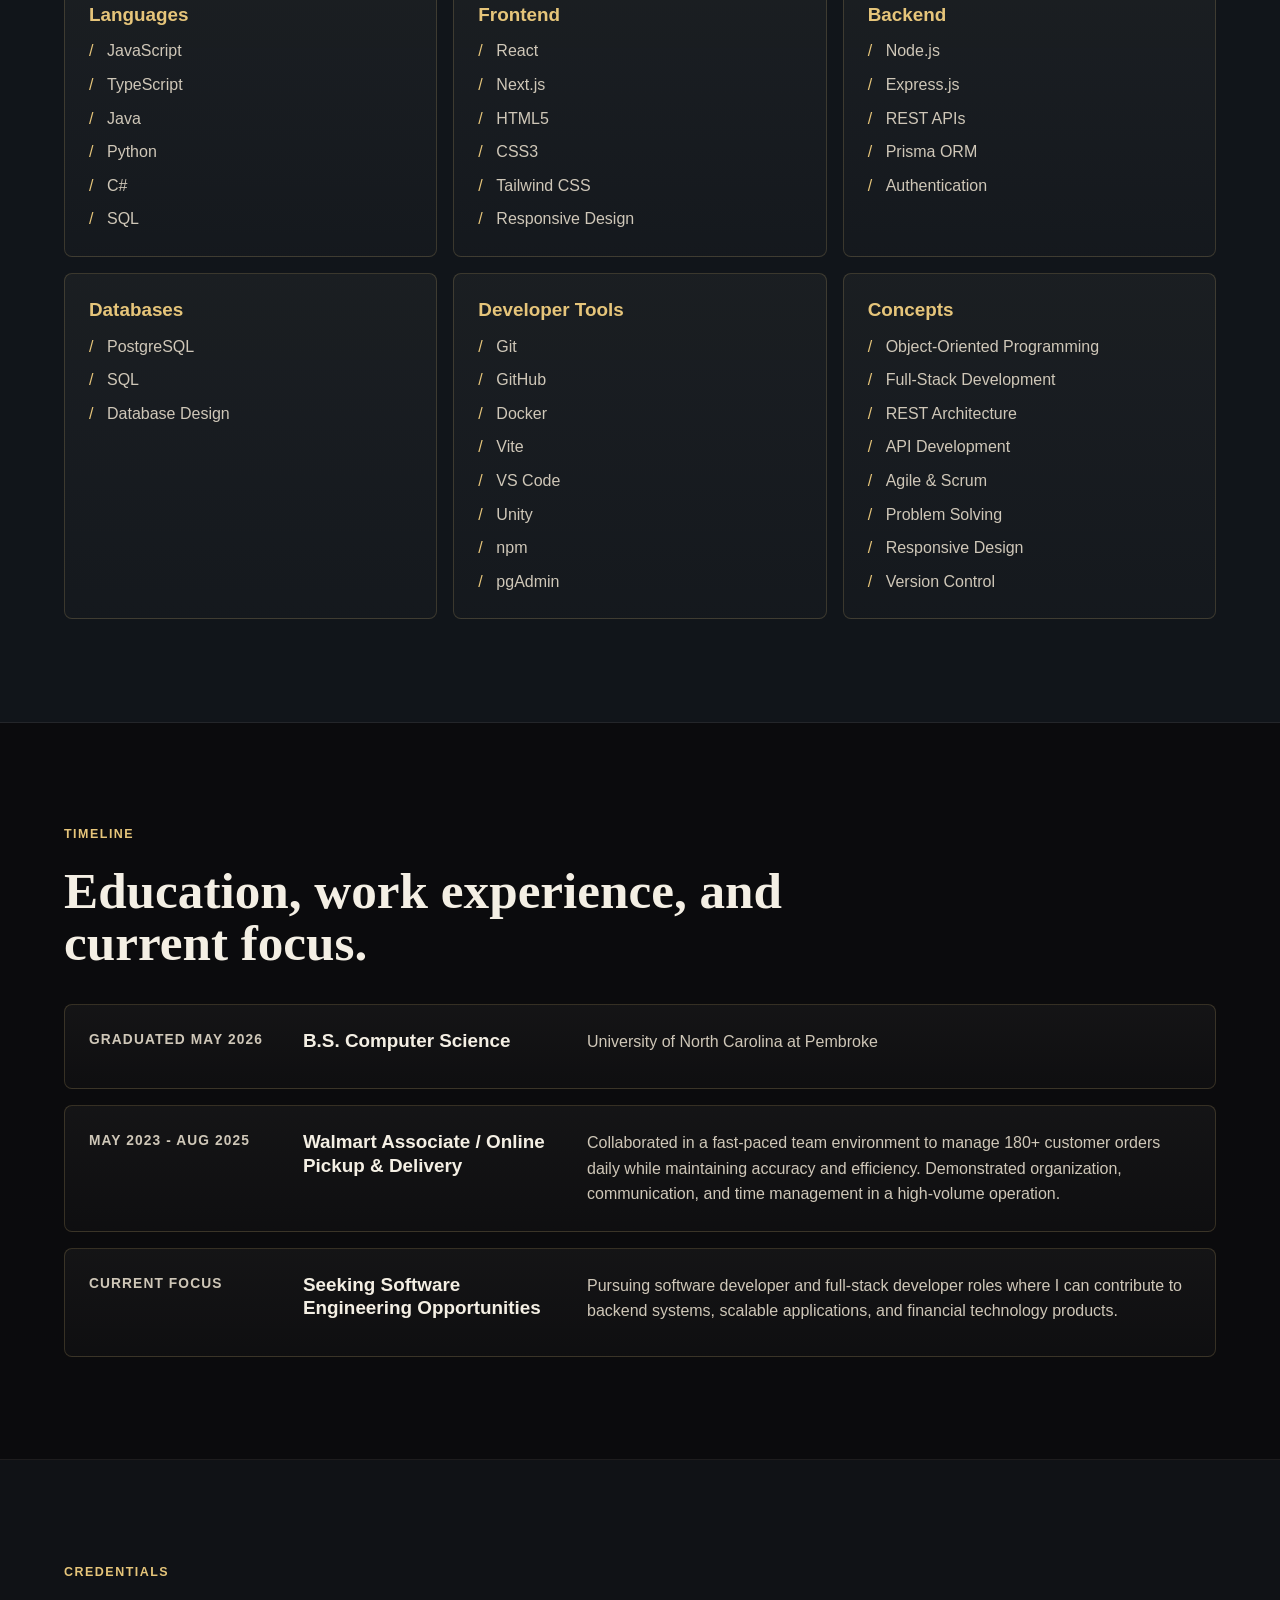
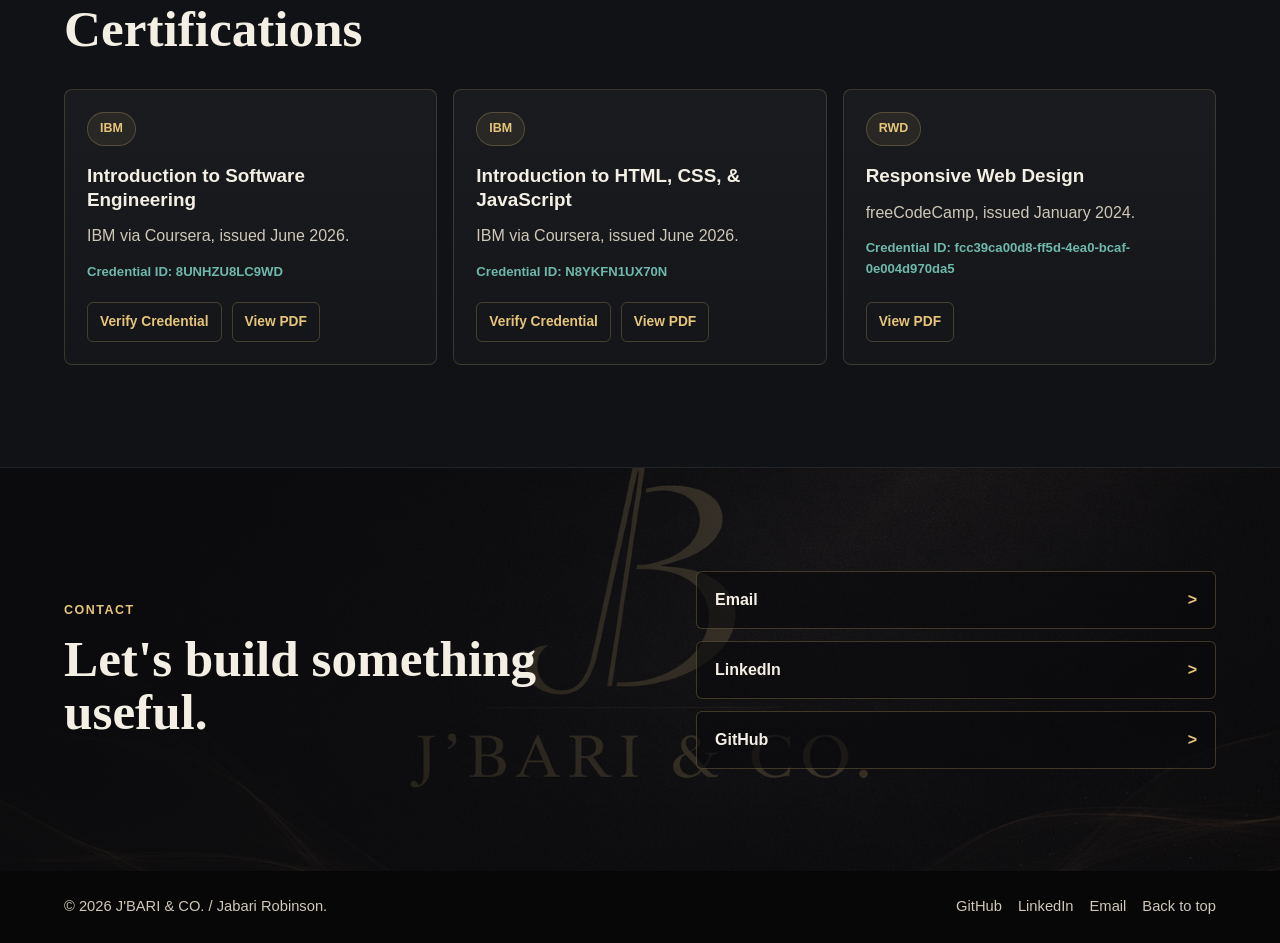
==== commit 6a6d2b43: "Refresh portfolio content and design polish" ====
--- a/index.html
+++ b/index.html
@@ -1,11 +1,11 @@
-﻿<!doctype html>
+<!doctype html>
 <html lang="en">
   <head>
     <meta charset="UTF-8" />
     <meta name="viewport" content="width=device-width, initial-scale=1.0" />
     <meta
       name="description"
-      content="Portfolio for Jabari Robinson, full-stack developer and computer science graduate."
+      content="Portfolio for Jabari Robinson, a Computer Science graduate and full-stack developer focused on backend systems and financial technology."
     />
     <title>Jabari Robinson | Full-Stack Developer</title>
     <link rel="stylesheet" href="styles.css" />
@@ -29,16 +29,15 @@
         <div class="hero-media" aria-hidden="true"></div>
         <div class="hero-content">
           <p class="eyebrow">
-            B.S. Computer Science Graduate / Software Engineer
+            Computer Science Graduate / Full-Stack Developer
           </p>
           <h1 id="hero-title">
-            Building practical software with a focus on clarity, performance,
-            and user experience.
+            Building scalable applications from interface to backend.
           </h1>
           <p class="hero-copy">
-            Computer Science graduate specializing in full-stack development,
-            backend architecture, and practical software projects across web,
-            database, and interactive application development.
+            Software engineer focused on full-stack development, backend
+            systems, and financial technology. I build practical applications
+            with clear architecture, reliable APIs, and room to scale.
           </p>
           <div class="hero-actions" aria-label="Primary actions">
             <a
@@ -67,29 +66,29 @@
           </figure>
           <div class="intro-content">
             <div class="section-heading">
-              <h2 id="intro-title">Turning Ideas Into Full-Stack Software</h2>
+              <h2 id="intro-title">
+                Recent graduate. Full-stack builder. Continuous learner.
+              </h2>
             </div>
             <div class="intro-copy">
               <p>
-                Jabari recently graduated from the University of North Carolina
-                at Pembroke with a B.S. in Computer Science. Throughout his
-                studies, he developed full-stack web applications, backend
-                systems, database-driven solutions, and interactive software
-                projects, including a campus navigation platform and a
-                Unity-based endless runner game.
+                I recently earned my B.S. in Computer Science from the
+                University of North Carolina at Pembroke. I am passionate about
+                software engineering, with a growing focus on backend systems,
+                scalable application design, and financial technology.
               </p>
               <p>
-                His primary strengths include full-stack development, backend
-                architecture, API design, and database development using
-                technologies such as JavaScript, TypeScript, React, Node.js,
-                Express, PostgreSQL, HTML5, and CSS3. He enjoys building
-                software that solves real-world problems while delivering a
-                polished user experience.
+                I am building projects beyond coursework while expanding my
+                full-stack JavaScript skills through IBM coursework and
+                certification. I enjoy turning real problems into structured,
+                useful software and continuously improving how I design, build,
+                and collaborate.
               </p>
             </div>
           </div>
         </div>
       </section>
+
       <section
         class="section work-section"
         id="work"
@@ -103,25 +102,33 @@
         <div class="project-grid">
           <article class="project-card feature-card">
             <div class="project-meta">
-              <span>Full-Stack Web App</span>
-              <span>Aug 2025 - Dec 2025</span>
-            </div>
-            <h3>UNCP Navigation System</h3>
-            <p>
-              A campus navigation application designed for 7,000+ students and
-              faculty, combining secure API access, geospatial data storage, and
-              a structured backend foundation.
+              <span>Featured Full-Stack Platform</span>
+              <span>June 2026 - Present</span>
+            </div>
+            <div class="project-title-row">
+              <h3>Campus Compass - Full-Stack Campus Navigation Platform</h3>
+              <span class="status-badge">In Development</span>
+            </div>
+            <a
+              class="project-link"
+              href="https://github.com/robinsonjabari"
+              target="_blank"
+              rel="noreferrer"
+              aria-label="View Jabari Robinson's GitHub profile for Campus Compass updates"
+              >GitHub Profile</a
+            >
+            <p>
+              Building a scalable campus navigation platform designed to help
+              students locate campus buildings, services, and resources.
             </p>
             <ul class="impact-list">
+              <li>TypeScript, Express.js, Prisma ORM, and PostgreSQL.</li>
               <li>
-                Built with Node.js, Express.js, TypeScript, and PostgreSQL.
+                REST API development, authentication, and relational data
+                modeling.
               </li>
               <li>
-                Designed 11 normalized tables with JSONB geospatial storage.
-              </li>
-              <li>
-                Added JWT authentication, CORS security, environment
-                configuration, and GIN indexes.
+                Feature-based Git workflow and scalable backend architecture.
               </li>
             </ul>
           </article>
@@ -137,27 +144,66 @@
               href="https://github.com/robinsonjabari/EndlessEscape"
               target="_blank"
               rel="noreferrer"
-              >github.com/robinsonjabari/EndlessEscape</a
+              aria-label="View EndlessEscape on GitHub"
+              >View Repository</a
             >
             <p>
-              A 3D endless runner game with cyber-inspired visuals, escalating
-              difficulty, randomized obstacles, and persistent high-score
-              systems.
+              A 3D endless runner built in Unity 6 with C#, combining
+              object-oriented programming with responsive gameplay systems and
+              progressively increasing difficulty.
             </p>
             <ul class="impact-list">
               <li>
-                Implemented obstacle spawning, collision detection, coin
-                collection, and speed scaling.
+                Built collision detection, coin collection, and player state
+                systems.
               </li>
               <li>
-                Used Unity Input System, TextMeshPro, and URP post-processing
-                effects.
+                Implemented procedural obstacle spawning and exponential speed
+                scaling.
               </li>
               <li>
-                Built replayability through randomized generation and persistent
-                scores.
+                Used reusable C# components to keep gameplay logic organized.
               </li>
             </ul>
+          </article>
+
+          <article class="project-card">
+            <div class="project-meta">
+              <span>Personal Brand</span>
+              <span>Apr 2025 - Present</span>
+            </div>
+            <h3>Personal Portfolio</h3>
+            <a
+              class="project-link"
+              href="https://github.com/robinsonjabari/personal-portfolio"
+              target="_blank"
+              rel="noreferrer"
+              aria-label="View the personal portfolio repository on GitHub"
+              >View Repository</a
+            >
+            <p>
+              A responsive portfolio designed to present software projects,
+              technical growth, credentials, and professional experience through
+              a consistent personal brand.
+            </p>
+            <ul class="impact-list">
+              <li>Built with semantic HTML5 and responsive CSS3.</li>
+              <li>Deployed and maintained through GitHub Pages.</li>
+              <li>Continuously improved as new work and credentials are added.</li>
+            </ul>
+          </article>
+
+          <article class="project-card future-card">
+            <div class="project-meta">
+              <span>Financial Technology</span>
+              <span class="status-badge">Currently in Development</span>
+            </div>
+            <h3>KStrike Hunter (Coming Soon)</h3>
+            <p>
+              A real-time financial market analysis platform focused on
+              evaluating short-duration prediction markets using live market
+              data, statistical analysis, and interactive visualizations.
+            </p>
           </article>
         </div>
       </section>
@@ -177,23 +223,39 @@
             <ul class="skill-list">
               <li>JavaScript</li>
               <li>TypeScript</li>
+              <li>Java</li>
               <li>Python</li>
-              <li>Java</li>
               <li>C#</li>
-              <li>HTML</li>
-              <li>CSS</li>
-            </ul>
-          </div>
-          <div class="skill-panel">
-            <h3>Web Stack</h3>
-            <ul class="skill-list">
+              <li>SQL</li>
+            </ul>
+          </div>
+          <div class="skill-panel">
+            <h3>Frontend</h3>
+            <ul class="skill-list">
+              <li>React</li>
+              <li>Next.js</li>
               <li>HTML5</li>
               <li>CSS3</li>
-              <li>JavaScript</li>
-              <li>React</li>
+              <li>Tailwind CSS</li>
+              <li>Responsive Design</li>
+            </ul>
+          </div>
+          <div class="skill-panel">
+            <h3>Backend</h3>
+            <ul class="skill-list">
               <li>Node.js</li>
               <li>Express.js</li>
-              <li>Vite</li>
+              <li>REST APIs</li>
+              <li>Prisma ORM</li>
+              <li>Authentication</li>
+            </ul>
+          </div>
+          <div class="skill-panel">
+            <h3>Databases</h3>
+            <ul class="skill-list">
+              <li>PostgreSQL</li>
+              <li>SQL</li>
+              <li>Database Design</li>
             </ul>
           </div>
           <div class="skill-panel">
@@ -201,26 +263,25 @@
             <ul class="skill-list">
               <li>Git</li>
               <li>GitHub</li>
-              <li>GitHub Pages</li>
-              <li>PostgreSQL</li>
               <li>Docker</li>
-              <li>REST APIs</li>
+              <li>Vite</li>
+              <li>VS Code</li>
+              <li>Unity</li>
               <li>npm</li>
               <li>pgAdmin</li>
-              <li>VS Code</li>
-              <li>XAMPP</li>
-              <li>Unity 6</li>
             </ul>
           </div>
           <div class="skill-panel">
             <h3>Concepts</h3>
             <ul class="skill-list">
-              <li>Full-stack development</li>
-              <li>API design</li>
-              <li>Backend architecture</li>
-              <li>JWT authentication</li>
-              <li>UI/UX design</li>
-              <li>Agile/Scrum</li>
+              <li>Object-Oriented Programming</li>
+              <li>Full-Stack Development</li>
+              <li>REST Architecture</li>
+              <li>API Development</li>
+              <li>Agile & Scrum</li>
+              <li>Problem Solving</li>
+              <li>Responsive Design</li>
+              <li>Version Control</li>
             </ul>
           </div>
         </div>
@@ -248,18 +309,19 @@
             <p class="timeline-date">May 2023 - Aug 2025</p>
             <h3>Walmart Associate / Online Pickup & Delivery</h3>
             <p>
-              Managed 180+ customer orders daily, used fulfillment technology to
-              verify online orders, and collaborated in a fast-paced service
-              environment.
+              Collaborated in a fast-paced team environment to manage 180+
+              customer orders daily while maintaining accuracy and efficiency.
+              Demonstrated organization, communication, and time management in
+              a high-volume operation.
             </p>
           </article>
           <article class="timeline-item">
             <p class="timeline-date">Current Focus</p>
-            <h3>Seeking Software Developer / Full-Stack Developer Roles</h3>
-            <p>
-              Looking for opportunities to contribute to practical web
-              applications, backend systems, and software products with room to
-              grow.
+            <h3>Seeking Software Engineering Opportunities</h3>
+            <p>
+              Pursuing software developer and full-stack developer roles where I
+              can contribute to backend systems, scalable applications, and
+              financial technology products.
             </p>
           </article>
         </div>
@@ -276,12 +338,9 @@
         <div class="credential-list">
           <article class="credential-card">
             <div class="credential-badge">IBM</div>
-            <h3>Introduction to Software Engineering - IBM</h3>
-            <p>
-              Issued June 2026; covered software engineering principles, SDLC,
-              architecture, deployment patterns, documentation, and modern
-              development methodologies.
-            </p>
+            <h3>Introduction to Software Engineering</h3>
+            <p>IBM via Coursera, issued June 2026.</p>
+            <p class="credential-id">Credential ID: 8UNHZU8LC9WD</p>
             <div class="credential-actions">
               <a
                 href="https://www.coursera.org/account/accomplishments/verify/8UNHZU8LC9WD"
@@ -298,18 +357,19 @@
             </div>
           </article>
           <article class="credential-card">
-            <div class="credential-badge">AI</div>
-            <h3>Career Essentials in Generative AI</h3>
-            <p>Microsoft and LinkedIn, issued March 2025.</p>
+            <div class="credential-badge">IBM</div>
+            <h3>Introduction to HTML, CSS, & JavaScript</h3>
+            <p>IBM via Coursera, issued June 2026.</p>
+            <p class="credential-id">Credential ID: N8YKFN1UX70N</p>
             <div class="credential-actions">
               <a
-                href="https://www.linkedin.com/learning/certificates/0918a9a18af88dd68f458b922f0c6e29e7cab13c955c4662b602efaa4e43473a?trk=share_certificate"
+                href="https://www.coursera.org/account/accomplishments/verify/N8YKFN1UX70N"
                 target="_blank"
                 rel="noreferrer"
                 >Verify Credential</a
               >
               <a
-                href="assets/certifications/generative-ai-microsoft-linkedin.pdf"
+                href="assets/certifications/ibm-html-css-javascript.pdf"
                 target="_blank"
                 rel="noreferrer"
                 >View PDF</a
@@ -318,10 +378,10 @@
           </article>
           <article class="credential-card">
             <div class="credential-badge">RWD</div>
-            <h3>Responsive Web Design Certification</h3>
-            <p>
-              freeCodeCamp, issued January 2024 after 300+ hours of HTML and CSS
-              training.
+            <h3>Responsive Web Design</h3>
+            <p>freeCodeCamp, issued January 2024.</p>
+            <p class="credential-id">
+              Credential ID: fcc39ca00d8-ff5d-4ea0-bcaf-0e004d970da5
             </p>
             <div class="credential-actions">
               <a
@@ -342,10 +402,10 @@
       >
         <div>
           <p class="eyebrow">Contact</p>
-          <h2 id="contact-title">Keep in contact</h2>
-        </div>
-        <div class="contact-actions">
-          <a href="mailto:jbrobinson15@icloud.com">Email</a>
+          <h2 id="contact-title">Let's build something useful.</h2>
+        </div>
+        <div class="contact-actions" aria-label="Contact links">
+          <a href="mailto:jbrobinson15@icloud.com" aria-label="Email Jabari Robinson">Email</a>
           <a
             href="https://www.linkedin.com/in/robinson-jabari/"
             target="_blank"
@@ -363,8 +423,8 @@
     </main>
 
     <footer class="site-footer">
-      <p>&copy; 2026 Jabari Robinson. All rights reserved.</p>
-      <div class="footer-links">
+      <p>&copy; 2026 J'BARI & CO. / Jabari Robinson.</p>
+      <div class="footer-links" aria-label="Footer links">
         <a
           href="https://github.com/robinsonjabari"
           target="_blank"
--- a/styles.css
+++ b/styles.css
@@ -1,4 +1,4 @@
-﻿/* Theme colors and reusable design tokens. */
+/* Theme colors and reusable design tokens. */
 :root {
   --ink: #0b0b0d;
   --ink-soft: #15171b;
@@ -126,7 +126,7 @@
 h2,
 h3,
 p {
-  overflow-wrap: anywhere;
+  overflow-wrap: break-word;
 }
 
 h1,
@@ -314,7 +314,7 @@
 }
 
 .feature-card {
-  grid-row: span 2;
+  grid-column: 1 / -1;
   display: flex;
   min-height: 100%;
   flex-direction: column;
@@ -328,6 +328,38 @@
     #111216;
 }
 
+.project-title-row {
+  display: flex;
+  flex-wrap: wrap;
+  align-items: flex-start;
+  justify-content: space-between;
+  gap: 12px;
+}
+
+.project-title-row h3 {
+  max-width: 760px;
+}
+
+.status-badge {
+  display: inline-flex;
+  min-height: 30px;
+  align-items: center;
+  width: fit-content;
+  padding: 0 10px;
+  border: 1px solid rgba(111, 184, 173, 0.45);
+  border-radius: 999px;
+  color: var(--teal);
+  background: rgba(111, 184, 173, 0.08);
+  font-size: 0.72rem;
+  font-weight: 800;
+  letter-spacing: 0.08em;
+  text-transform: uppercase;
+}
+
+.future-card {
+  grid-column: 1 / -1;
+}
+
 .project-meta {
   display: flex;
   flex-wrap: wrap;
@@ -479,6 +511,13 @@
   background: rgba(230, 197, 122, 0.08);
   font-size: 0.78rem;
   font-weight: 800;
+}
+
+.credential-id {
+  margin-top: 12px !important;
+  color: var(--teal) !important;
+  font-size: 0.82rem;
+  font-weight: 700;
 }
 
 .credential-actions {
@@ -568,8 +607,9 @@
     grid-template-columns: 1fr;
   }
 
-  .feature-card {
-    grid-row: auto;
+  .feature-card,
+  .future-card {
+    grid-column: auto;
   }
 
   .skills-grid,
@@ -614,7 +654,7 @@
   }
 
   .intro-content h2 {
-    font-size: clamp(2rem, 10vw, 3rem);
+    font-size: clamp(1.9rem, 9vw, 2.7rem);
   }
 
   .intro-copy {
@@ -626,13 +666,11 @@
     font-size: 2rem;
   }
 
-  .hero-stats,
   .skills-grid,
   .credential-list {
     grid-template-columns: 1fr;
   }
 
-  .hero-stats div,
   .skill-panel {
     min-height: auto;
   }
@@ -640,19 +678,65 @@
   .project-card {
     padding: 22px;
   }
-}
-<<<<<<< HEAD
-
-
-
-
-
-
-
-
-
-
-=======
-
-
->>>>>>> 656d9136e5e24d7579e368b13674cb4677631433
+
+  .project-title-row {
+    display: block;
+  }
+
+  .project-title-row .status-badge {
+    margin-bottom: 14px;
+  }
+
+  .footer-links {
+    justify-content: flex-start;
+  }
+}
+.button,
+.project-link,
+.contact-actions a,
+.credential-actions a,
+.nav-links a,
+.footer-links a {
+  transition: color 160ms ease, border-color 160ms ease,
+    background-color 160ms ease, transform 160ms ease;
+}
+
+.project-card,
+.skill-panel,
+.timeline-item,
+.credential-card {
+  transition: border-color 180ms ease, transform 180ms ease,
+    box-shadow 180ms ease;
+}
+
+.project-card:hover,
+.skill-panel:hover,
+.timeline-item:hover,
+.credential-card:hover {
+  border-color: rgba(230, 197, 122, 0.34);
+  transform: translateY(-2px);
+  box-shadow: 0 18px 50px rgba(0, 0, 0, 0.2);
+}
+
+.button:hover,
+.contact-actions a:hover,
+.credential-actions a:hover {
+  transform: translateY(-1px);
+}
+
+a:focus-visible {
+  outline: 2px solid var(--teal);
+  outline-offset: 4px;
+}
+
+@media (prefers-reduced-motion: reduce) {
+  html {
+    scroll-behavior: auto;
+  }
+
+  *,
+  *::before,
+  *::after {
+    transition-duration: 0.01ms !important;
+  }
+}
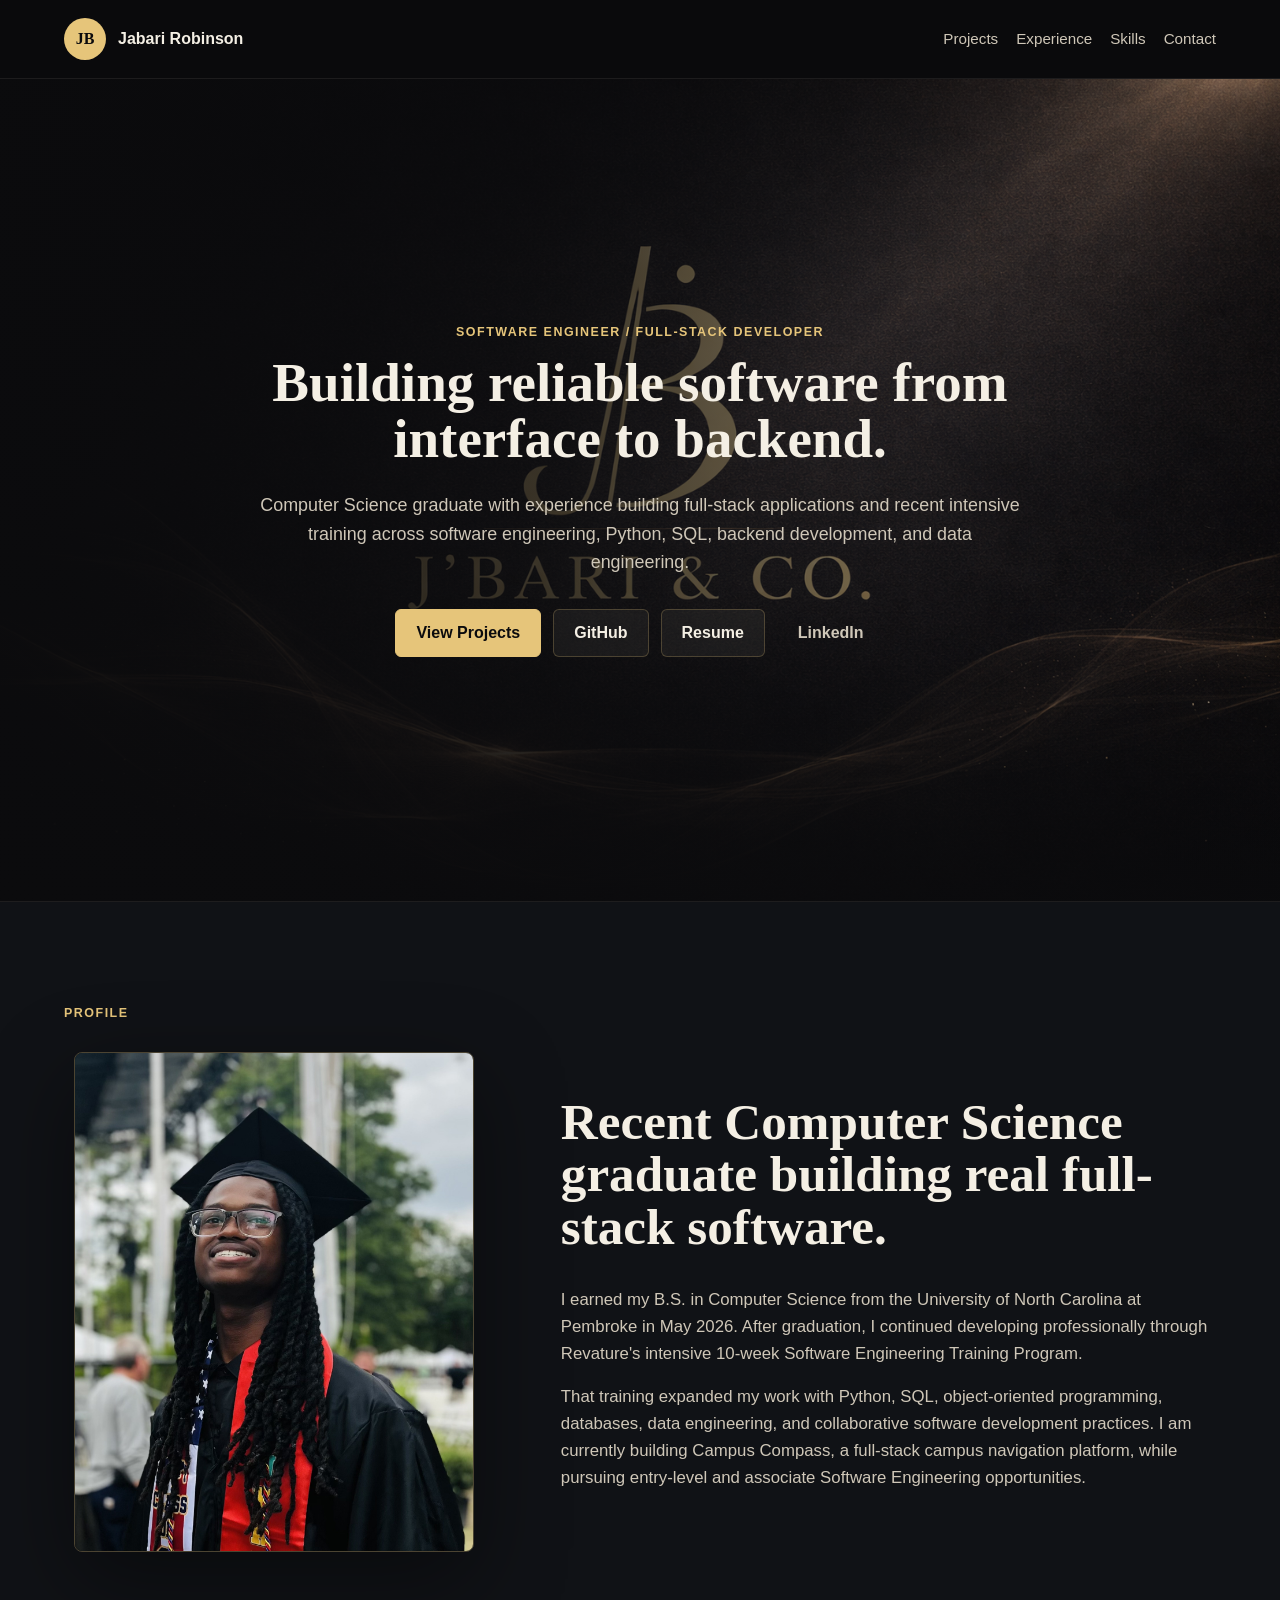
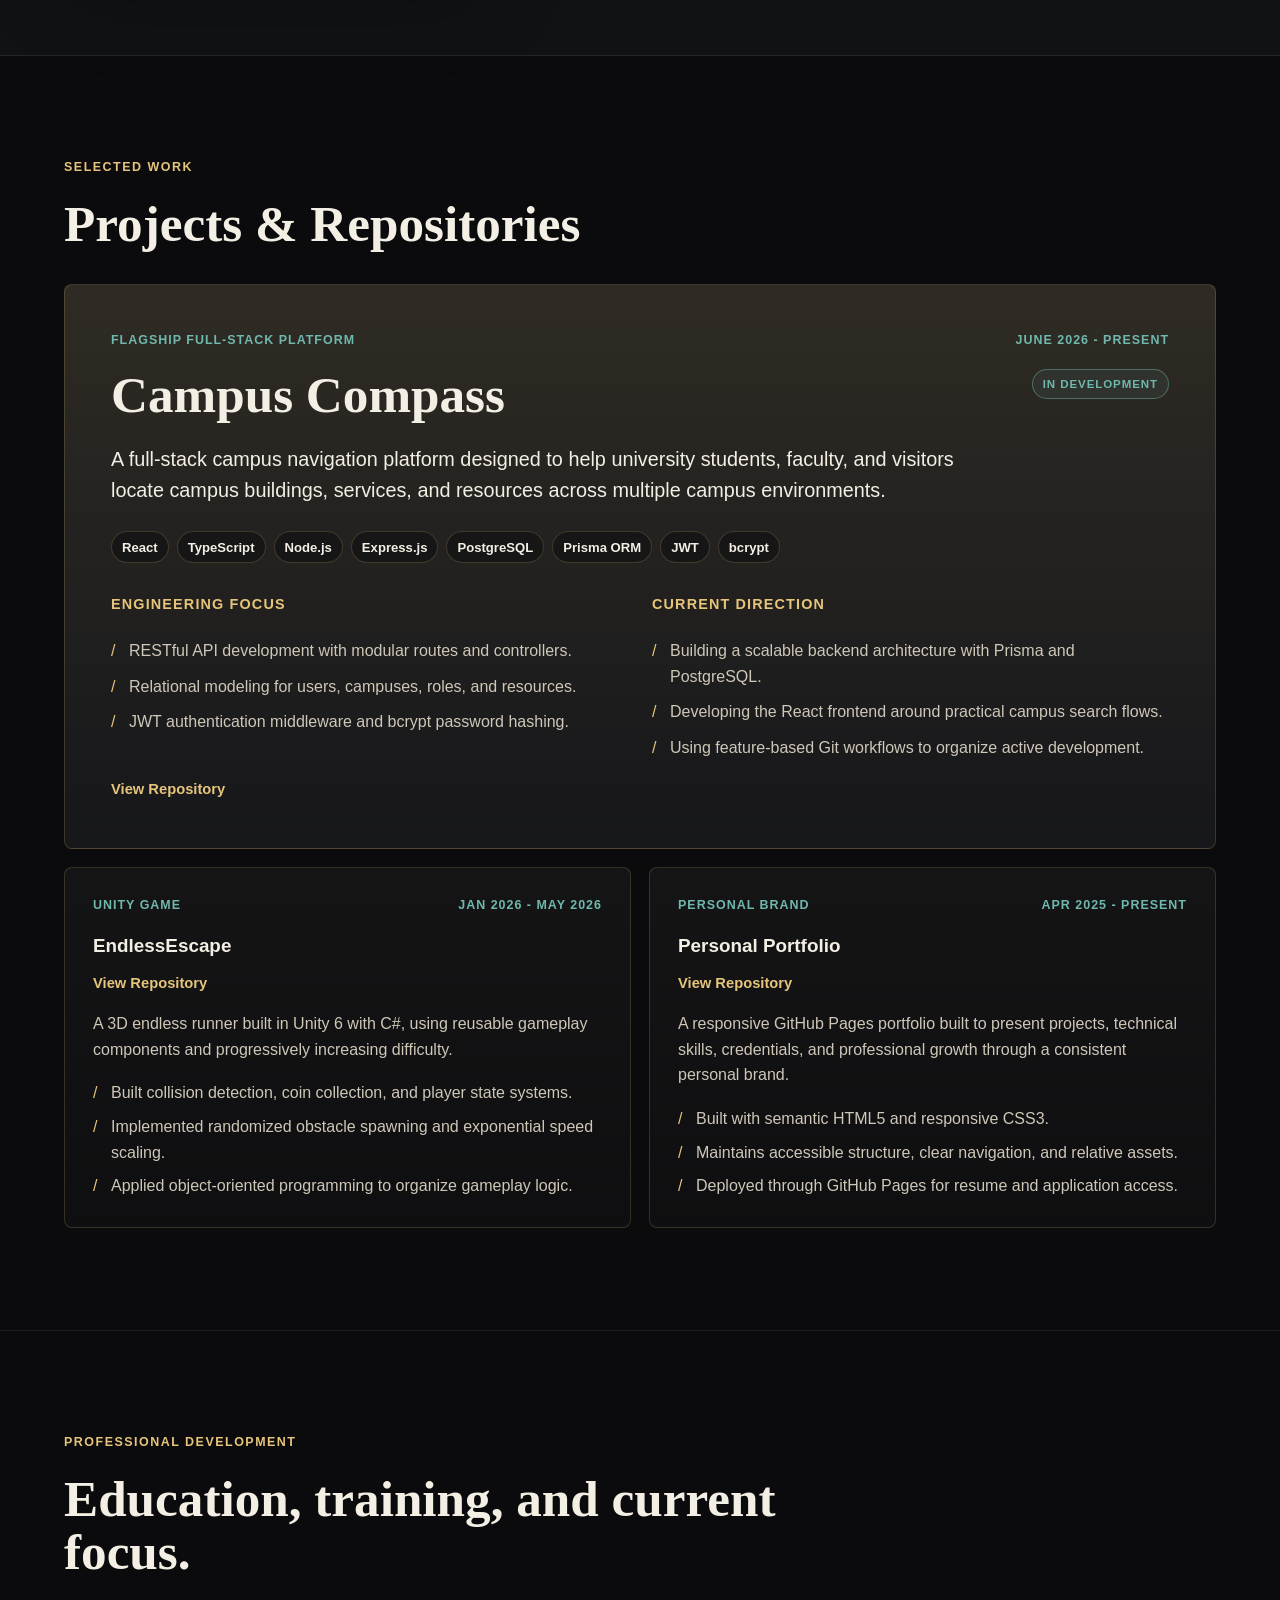
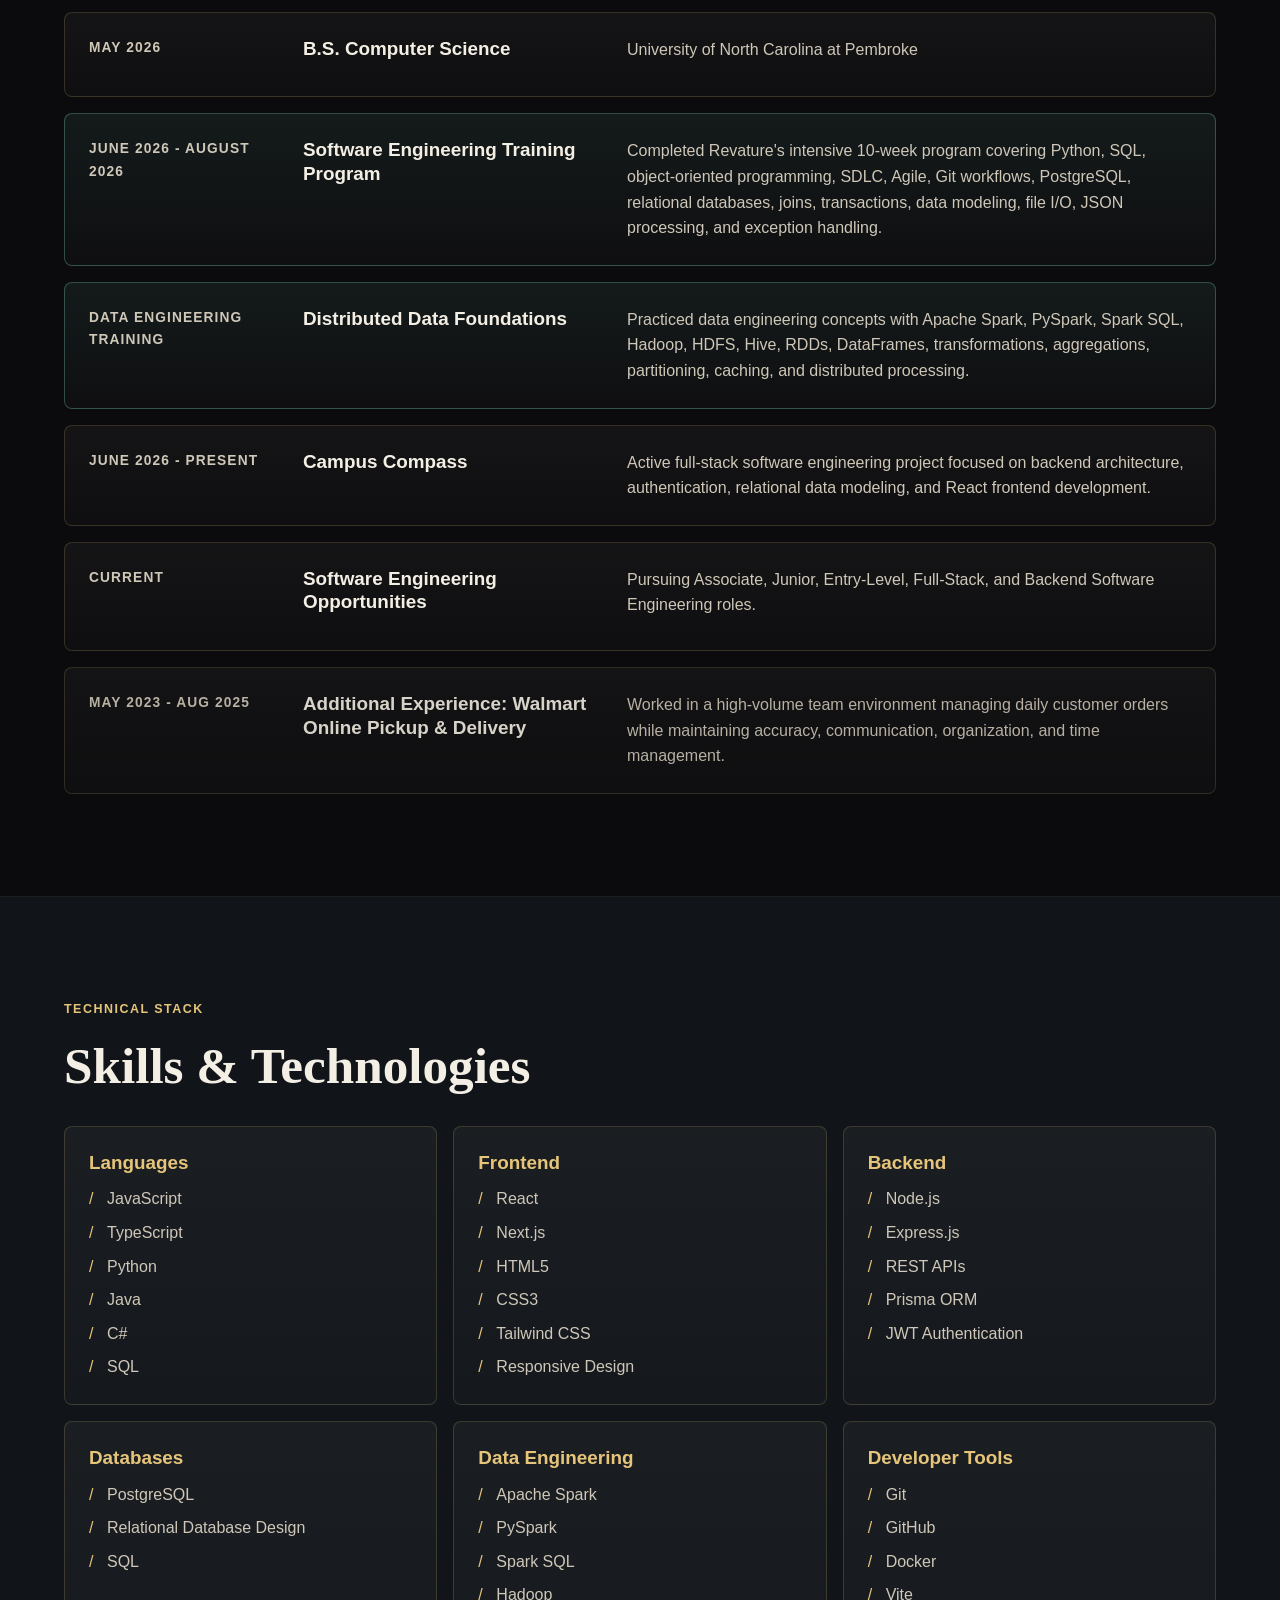
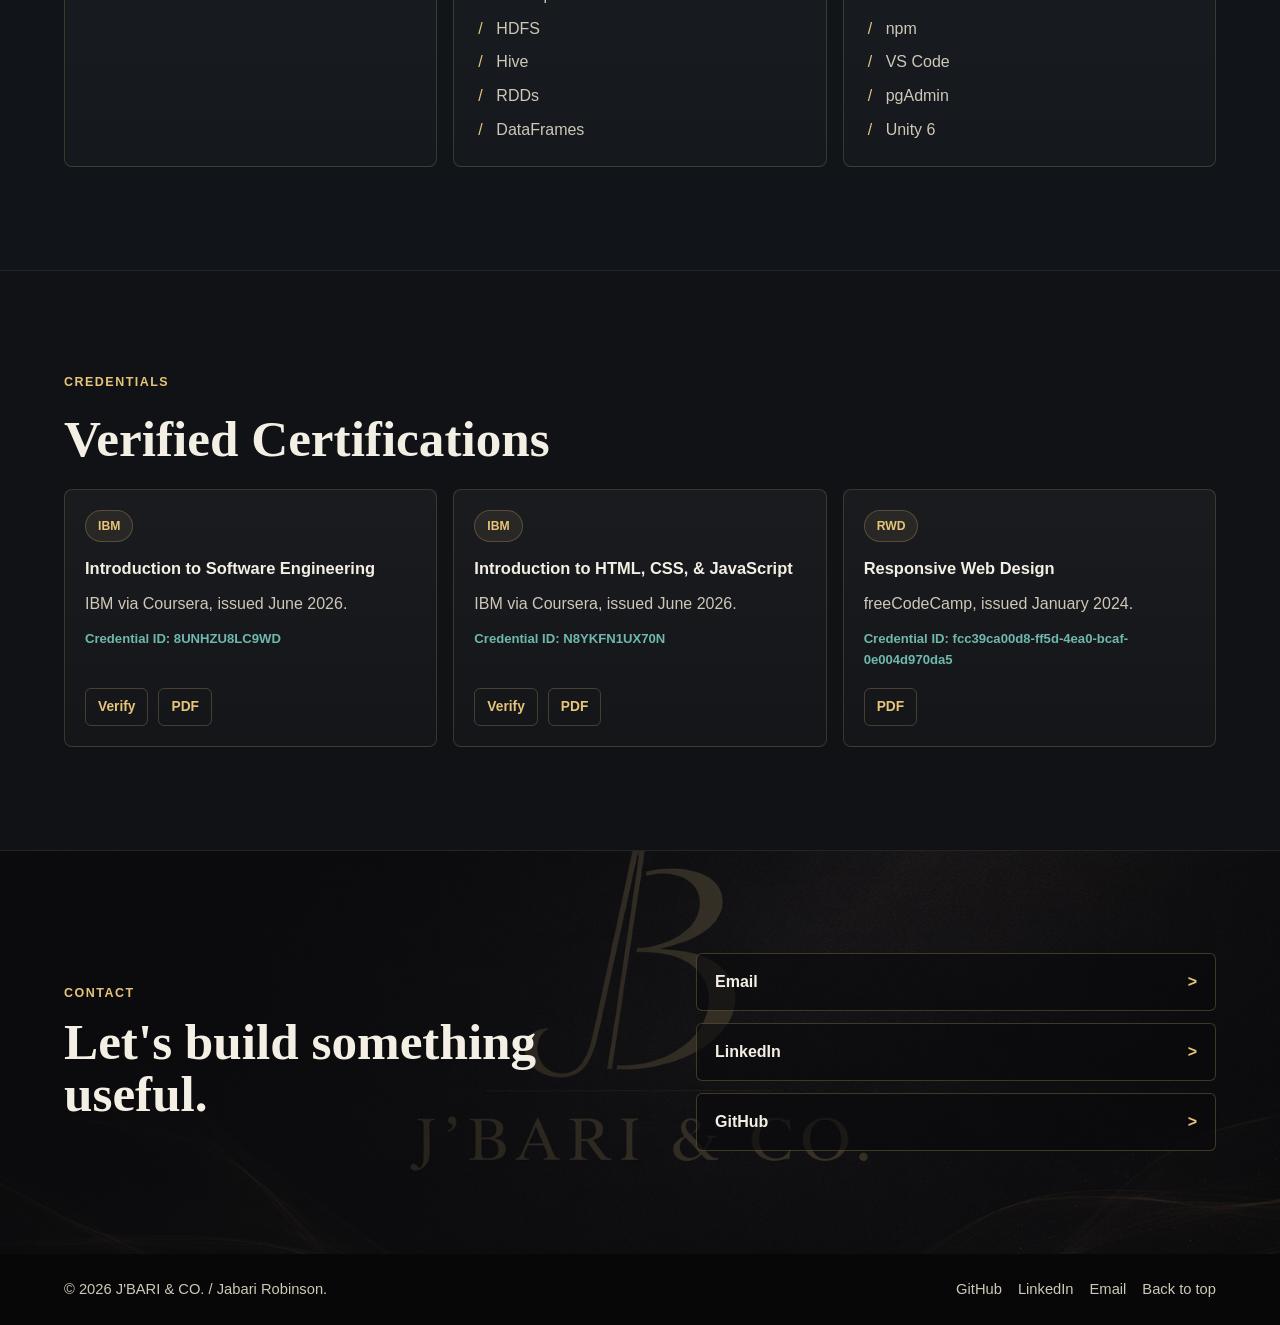
==== commit e350235f: "Refresh portfolio content and recruiter positioning" ====
--- a/index.html
+++ b/index.html
@@ -5,9 +5,9 @@
     <meta name="viewport" content="width=device-width, initial-scale=1.0" />
     <meta
       name="description"
-      content="Portfolio for Jabari Robinson, a Computer Science graduate and full-stack developer focused on backend systems and financial technology."
+      content="Portfolio for Jabari Robinson, a Computer Science graduate, Software Engineer, and Full-Stack Developer focused on full-stack development and backend engineering."
     />
-    <title>Jabari Robinson | Full-Stack Developer</title>
+    <title>Jabari Robinson | Software Engineer &amp; Full-Stack Developer</title>
     <link rel="stylesheet" href="styles.css" />
   </head>
   <body>
@@ -17,9 +17,9 @@
         <span>Jabari Robinson</span>
       </a>
       <nav class="nav-links" aria-label="Portfolio sections">
-        <a href="#work">Work</a>
+        <a href="#work">Projects</a>
+        <a href="#experience">Experience</a>
         <a href="#skills">Skills</a>
-        <a href="#experience">Experience</a>
         <a href="#contact">Contact</a>
       </nav>
     </header>
@@ -28,26 +28,36 @@
       <section class="hero" aria-labelledby="hero-title">
         <div class="hero-media" aria-hidden="true"></div>
         <div class="hero-content">
-          <p class="eyebrow">
-            Computer Science Graduate / Full-Stack Developer
-          </p>
+          <p class="eyebrow">Software Engineer / Full-Stack Developer</p>
           <h1 id="hero-title">
-            Building scalable applications from interface to backend.
+            Building reliable software from interface to backend.
           </h1>
           <p class="hero-copy">
-            Software engineer focused on full-stack development, backend
-            systems, and financial technology. I build practical applications
-            with clear architecture, reliable APIs, and room to scale.
+            Computer Science graduate with experience building full-stack
+            applications and recent intensive training across software
+            engineering, Python, SQL, backend development, and data engineering.
           </p>
           <div class="hero-actions" aria-label="Primary actions">
+            <a class="button primary" href="#work">View Projects</a>
             <a
-              class="button primary"
+              class="button secondary"
+              href="https://github.com/robinsonjabari"
+              target="_blank"
+              rel="noreferrer"
+              >GitHub</a
+            >
+            <a
+              class="button secondary"
               href="assets/Jabari-Robinson-Resume.pdf"
               download
-              >Download Resume</a
+              >Resume</a
             >
-            <a class="button secondary" href="mailto:jbrobinson15@icloud.com"
-              >Contact Me</a
+            <a
+              class="button text-button"
+              href="https://www.linkedin.com/in/robinson-jabari/"
+              target="_blank"
+              rel="noreferrer"
+              >LinkedIn</a
             >
           </div>
         </div>
@@ -67,22 +77,23 @@
           <div class="intro-content">
             <div class="section-heading">
               <h2 id="intro-title">
-                Recent graduate. Full-stack builder. Continuous learner.
+                Recent Computer Science graduate building real full-stack
+                software.
               </h2>
             </div>
             <div class="intro-copy">
               <p>
-                I recently earned my B.S. in Computer Science from the
-                University of North Carolina at Pembroke. I am passionate about
-                software engineering, with a growing focus on backend systems,
-                scalable application design, and financial technology.
+                I earned my B.S. in Computer Science from the University of
+                North Carolina at Pembroke in May 2026. After graduation, I
+                continued developing professionally through Revature's intensive
+                10-week Software Engineering Training Program.
               </p>
               <p>
-                I am building projects beyond coursework while expanding my
-                full-stack JavaScript skills through IBM coursework and
-                certification. I enjoy turning real problems into structured,
-                useful software and continuously improving how I design, build,
-                and collaborate.
+                That training expanded my work with Python, SQL, object-oriented
+                programming, databases, data engineering, and collaborative
+                software development practices. I am currently building Campus
+                Compass, a full-stack campus navigation platform, while pursuing
+                entry-level and associate Software Engineering opportunities.
               </p>
             </div>
           </div>
@@ -96,43 +107,62 @@
       >
         <div class="section-heading">
           <p class="eyebrow">Selected Work</p>
-          <h2 id="work-title">Projects & Repositories</h2>
-        </div>
-
-        <div class="project-grid">
-          <article class="project-card feature-card">
-            <div class="project-meta">
-              <span>Featured Full-Stack Platform</span>
-              <span>June 2026 - Present</span>
-            </div>
-            <div class="project-title-row">
-              <h3>Campus Compass - Full-Stack Campus Navigation Platform</h3>
-              <span class="status-badge">In Development</span>
-            </div>
-            <a
-              class="project-link"
-              href="https://github.com/robinsonjabari"
-              target="_blank"
-              rel="noreferrer"
-              aria-label="View Jabari Robinson's GitHub profile for Campus Compass updates"
-              >GitHub Profile</a
-            >
-            <p>
-              Building a scalable campus navigation platform designed to help
-              students locate campus buildings, services, and resources.
-            </p>
-            <ul class="impact-list">
-              <li>TypeScript, Express.js, Prisma ORM, and PostgreSQL.</li>
-              <li>
-                REST API development, authentication, and relational data
-                modeling.
-              </li>
-              <li>
-                Feature-based Git workflow and scalable backend architecture.
-              </li>
-            </ul>
-          </article>
-
+          <h2 id="work-title">Projects &amp; Repositories</h2>
+        </div>
+
+        <article class="project-card feature-card">
+          <div class="project-meta">
+            <span>Flagship Full-Stack Platform</span>
+            <span>June 2026 - Present</span>
+          </div>
+          <div class="project-title-row">
+            <h3>Campus Compass</h3>
+            <span class="status-badge">In Development</span>
+          </div>
+          <p class="project-lead">
+            A full-stack campus navigation platform designed to help university
+            students, faculty, and visitors locate campus buildings, services,
+            and resources across multiple campus environments.
+          </p>
+          <div class="tag-list" aria-label="Campus Compass technologies">
+            <span>React</span>
+            <span>TypeScript</span>
+            <span>Node.js</span>
+            <span>Express.js</span>
+            <span>PostgreSQL</span>
+            <span>Prisma ORM</span>
+            <span>JWT</span>
+            <span>bcrypt</span>
+          </div>
+          <div class="feature-details">
+            <div>
+              <h4>Engineering Focus</h4>
+              <ul class="impact-list">
+                <li>RESTful API development with modular routes and controllers.</li>
+                <li>Relational modeling for users, campuses, roles, and resources.</li>
+                <li>JWT authentication middleware and bcrypt password hashing.</li>
+              </ul>
+            </div>
+            <div>
+              <h4>Current Direction</h4>
+              <ul class="impact-list">
+                <li>Building a scalable backend architecture with Prisma and PostgreSQL.</li>
+                <li>Developing the React frontend around practical campus search flows.</li>
+                <li>Using feature-based Git workflows to organize active development.</li>
+              </ul>
+            </div>
+          </div>
+          <a
+            class="project-link"
+            href="https://github.com/robinsonjabari/campus-compass"
+            target="_blank"
+            rel="noreferrer"
+            aria-label="View Campus Compass on GitHub"
+            >View Repository</a
+          >
+        </article>
+
+        <div class="secondary-projects" aria-label="Secondary projects">
           <article class="project-card">
             <div class="project-meta">
               <span>Unity Game</span>
@@ -148,22 +178,13 @@
               >View Repository</a
             >
             <p>
-              A 3D endless runner built in Unity 6 with C#, combining
-              object-oriented programming with responsive gameplay systems and
-              progressively increasing difficulty.
-            </p>
-            <ul class="impact-list">
-              <li>
-                Built collision detection, coin collection, and player state
-                systems.
-              </li>
-              <li>
-                Implemented procedural obstacle spawning and exponential speed
-                scaling.
-              </li>
-              <li>
-                Used reusable C# components to keep gameplay logic organized.
-              </li>
+              A 3D endless runner built in Unity 6 with C#, using reusable
+              gameplay components and progressively increasing difficulty.
+            </p>
+            <ul class="impact-list compact-list">
+              <li>Built collision detection, coin collection, and player state systems.</li>
+              <li>Implemented randomized obstacle spawning and exponential speed scaling.</li>
+              <li>Applied object-oriented programming to organize gameplay logic.</li>
             </ul>
           </article>
 
@@ -182,27 +203,78 @@
               >View Repository</a
             >
             <p>
-              A responsive portfolio designed to present software projects,
-              technical growth, credentials, and professional experience through
-              a consistent personal brand.
-            </p>
-            <ul class="impact-list">
+              A responsive GitHub Pages portfolio built to present projects,
+              technical skills, credentials, and professional growth through a
+              consistent personal brand.
+            </p>
+            <ul class="impact-list compact-list">
               <li>Built with semantic HTML5 and responsive CSS3.</li>
-              <li>Deployed and maintained through GitHub Pages.</li>
-              <li>Continuously improved as new work and credentials are added.</li>
-            </ul>
-          </article>
-
-          <article class="project-card future-card">
-            <div class="project-meta">
-              <span>Financial Technology</span>
-              <span class="status-badge">Currently in Development</span>
-            </div>
-            <h3>KStrike Hunter (Coming Soon)</h3>
-            <p>
-              A real-time financial market analysis platform focused on
-              evaluating short-duration prediction markets using live market
-              data, statistical analysis, and interactive visualizations.
+              <li>Maintains accessible structure, clear navigation, and relative assets.</li>
+              <li>Deployed through GitHub Pages for resume and application access.</li>
+            </ul>
+          </article>
+        </div>
+      </section>
+
+      <section
+        class="section timeline-section"
+        id="experience"
+        aria-labelledby="experience-title"
+      >
+        <div class="section-heading">
+          <p class="eyebrow">Professional Development</p>
+          <h2 id="experience-title">Education, training, and current focus.</h2>
+        </div>
+
+        <div class="timeline">
+          <article class="timeline-item">
+            <p class="timeline-date">May 2026</p>
+            <h3>B.S. Computer Science</h3>
+            <p>University of North Carolina at Pembroke</p>
+          </article>
+          <article class="timeline-item highlight-item">
+            <p class="timeline-date">June 2026 - August 2026</p>
+            <h3>Software Engineering Training Program</h3>
+            <p>
+              Completed Revature's intensive 10-week program covering Python,
+              SQL, object-oriented programming, SDLC, Agile, Git workflows,
+              PostgreSQL, relational databases, joins, transactions, data
+              modeling, file I/O, JSON processing, and exception handling.
+            </p>
+          </article>
+          <article class="timeline-item highlight-item">
+            <p class="timeline-date">Data Engineering Training</p>
+            <h3>Distributed Data Foundations</h3>
+            <p>
+              Practiced data engineering concepts with Apache Spark, PySpark,
+              Spark SQL, Hadoop, HDFS, Hive, RDDs, DataFrames, transformations,
+              aggregations, partitioning, caching, and distributed processing.
+            </p>
+          </article>
+          <article class="timeline-item">
+            <p class="timeline-date">June 2026 - Present</p>
+            <h3>Campus Compass</h3>
+            <p>
+              Active full-stack software engineering project focused on backend
+              architecture, authentication, relational data modeling, and React
+              frontend development.
+            </p>
+          </article>
+          <article class="timeline-item">
+            <p class="timeline-date">Current</p>
+            <h3>Software Engineering Opportunities</h3>
+            <p>
+              Pursuing Associate, Junior, Entry-Level, Full-Stack, and Backend
+              Software Engineering roles.
+            </p>
+          </article>
+          <article class="timeline-item additional-item">
+            <p class="timeline-date">May 2023 - Aug 2025</p>
+            <h3>Additional Experience: Walmart Online Pickup &amp; Delivery</h3>
+            <p>
+              Worked in a high-volume team environment managing daily customer
+              orders while maintaining accuracy, communication, organization,
+              and time management.
             </p>
           </article>
         </div>
@@ -215,7 +287,7 @@
       >
         <div class="section-heading">
           <p class="eyebrow">Technical Stack</p>
-          <h2 id="skills-title">Skills & Technologies</h2>
+          <h2 id="skills-title">Skills &amp; Technologies</h2>
         </div>
         <div class="skills-grid">
           <div class="skill-panel">
@@ -223,8 +295,8 @@
             <ul class="skill-list">
               <li>JavaScript</li>
               <li>TypeScript</li>
+              <li>Python</li>
               <li>Java</li>
-              <li>Python</li>
               <li>C#</li>
               <li>SQL</li>
             </ul>
@@ -247,15 +319,28 @@
               <li>Express.js</li>
               <li>REST APIs</li>
               <li>Prisma ORM</li>
-              <li>Authentication</li>
+              <li>JWT Authentication</li>
             </ul>
           </div>
           <div class="skill-panel">
             <h3>Databases</h3>
             <ul class="skill-list">
               <li>PostgreSQL</li>
+              <li>Relational Database Design</li>
               <li>SQL</li>
-              <li>Database Design</li>
+            </ul>
+          </div>
+          <div class="skill-panel">
+            <h3>Data Engineering</h3>
+            <ul class="skill-list">
+              <li>Apache Spark</li>
+              <li>PySpark</li>
+              <li>Spark SQL</li>
+              <li>Hadoop</li>
+              <li>HDFS</li>
+              <li>Hive</li>
+              <li>RDDs</li>
+              <li>DataFrames</li>
             </ul>
           </div>
           <div class="skill-panel">
@@ -265,65 +350,12 @@
               <li>GitHub</li>
               <li>Docker</li>
               <li>Vite</li>
+              <li>npm</li>
               <li>VS Code</li>
-              <li>Unity</li>
-              <li>npm</li>
               <li>pgAdmin</li>
-            </ul>
-          </div>
-          <div class="skill-panel">
-            <h3>Concepts</h3>
-            <ul class="skill-list">
-              <li>Object-Oriented Programming</li>
-              <li>Full-Stack Development</li>
-              <li>REST Architecture</li>
-              <li>API Development</li>
-              <li>Agile & Scrum</li>
-              <li>Problem Solving</li>
-              <li>Responsive Design</li>
-              <li>Version Control</li>
-            </ul>
-          </div>
-        </div>
-      </section>
-
-      <section
-        class="section timeline-section"
-        id="experience"
-        aria-labelledby="experience-title"
-      >
-        <div class="section-heading">
-          <p class="eyebrow">Timeline</p>
-          <h2 id="experience-title">
-            Education, work experience, and current focus.
-          </h2>
-        </div>
-
-        <div class="timeline">
-          <article class="timeline-item">
-            <p class="timeline-date">Graduated May 2026</p>
-            <h3>B.S. Computer Science</h3>
-            <p>University of North Carolina at Pembroke</p>
-          </article>
-          <article class="timeline-item">
-            <p class="timeline-date">May 2023 - Aug 2025</p>
-            <h3>Walmart Associate / Online Pickup & Delivery</h3>
-            <p>
-              Collaborated in a fast-paced team environment to manage 180+
-              customer orders daily while maintaining accuracy and efficiency.
-              Demonstrated organization, communication, and time management in
-              a high-volume operation.
-            </p>
-          </article>
-          <article class="timeline-item">
-            <p class="timeline-date">Current Focus</p>
-            <h3>Seeking Software Engineering Opportunities</h3>
-            <p>
-              Pursuing software developer and full-stack developer roles where I
-              can contribute to backend systems, scalable applications, and
-              financial technology products.
-            </p>
-          </article>
+              <li>Unity 6</li>
+            </ul>
+          </div>
         </div>
       </section>
 
@@ -331,9 +363,9 @@
         class="section credentials-section"
         aria-labelledby="credentials-title"
       >
-        <div class="section-heading">
+        <div class="section-heading compact-heading">
           <p class="eyebrow">Credentials</p>
-          <h2 id="credentials-title">Certifications</h2>
+          <h2 id="credentials-title">Verified Certifications</h2>
         </div>
         <div class="credential-list">
           <article class="credential-card">
@@ -346,19 +378,19 @@
                 href="https://www.coursera.org/account/accomplishments/verify/8UNHZU8LC9WD"
                 target="_blank"
                 rel="noreferrer"
-                >Verify Credential</a
+                >Verify</a
               >
               <a
                 href="assets/certifications/ibm-software-engineering.pdf"
                 target="_blank"
                 rel="noreferrer"
-                >View PDF</a
+                >PDF</a
               >
             </div>
           </article>
           <article class="credential-card">
             <div class="credential-badge">IBM</div>
-            <h3>Introduction to HTML, CSS, & JavaScript</h3>
+            <h3>Introduction to HTML, CSS, &amp; JavaScript</h3>
             <p>IBM via Coursera, issued June 2026.</p>
             <p class="credential-id">Credential ID: N8YKFN1UX70N</p>
             <div class="credential-actions">
@@ -366,13 +398,13 @@
                 href="https://www.coursera.org/account/accomplishments/verify/N8YKFN1UX70N"
                 target="_blank"
                 rel="noreferrer"
-                >Verify Credential</a
+                >Verify</a
               >
               <a
                 href="assets/certifications/ibm-html-css-javascript.pdf"
                 target="_blank"
                 rel="noreferrer"
-                >View PDF</a
+                >PDF</a
               >
             </div>
           </article>
@@ -388,7 +420,7 @@
                 href="assets/certifications/responsive-web-design.pdf"
                 target="_blank"
                 rel="noreferrer"
-                >View PDF</a
+                >PDF</a
               >
             </div>
           </article>
@@ -423,7 +455,7 @@
     </main>
 
     <footer class="site-footer">
-      <p>&copy; 2026 J'BARI & CO. / Jabari Robinson.</p>
+      <p>&copy; 2026 J'BARI &amp; CO. / Jabari Robinson.</p>
       <div class="footer-links" aria-label="Footer links">
         <a
           href="https://github.com/robinsonjabari"
@@ -443,3 +475,5 @@
     </footer>
   </body>
 </html>
+
+
--- a/styles.css
+++ b/styles.css
@@ -11,6 +11,7 @@
   --shadow: rgba(0, 0, 0, 0.4);
 }
 
+/* Base page behavior and typography. */
 * {
   box-sizing: border-box;
 }
@@ -32,6 +33,50 @@
   text-decoration: none;
 }
 
+h1,
+h2,
+h3,
+h4,
+p {
+  overflow-wrap: break-word;
+}
+
+h1,
+h2 {
+  margin: 0;
+  font-family: Georgia, "Times New Roman", serif;
+  line-height: 1.02;
+  letter-spacing: 0;
+}
+
+h1 {
+  max-width: 860px;
+  margin: 0 auto;
+  text-align: center;
+  font-size: clamp(2rem, 4.3vw, 4.1rem);
+}
+
+h2 {
+  max-width: 820px;
+  font-size: clamp(2rem, 4vw, 4rem);
+}
+
+h3 {
+  margin: 0 0 12px;
+  color: var(--paper);
+  font-size: 1.18rem;
+  line-height: 1.25;
+}
+
+h4 {
+  margin: 0 0 12px;
+  color: var(--gold);
+  font-size: 0.9rem;
+  letter-spacing: 0.08em;
+  text-transform: uppercase;
+}
+
+/* Sticky top navigation. */
 .site-header {
   position: sticky;
   top: 0;
@@ -81,6 +126,7 @@
   color: var(--gold);
 }
 
+/* Hero keeps the J'BARI & CO. identity while focusing the first impression. */
 .hero {
   position: relative;
   min-height: calc(100vh - 77px);
@@ -122,45 +168,11 @@
   text-transform: uppercase;
 }
 
-h1,
-h2,
-h3,
-p {
-  overflow-wrap: break-word;
-}
-
-h1,
-h2 {
-  margin: 0;
-  font-family: Georgia, "Times New Roman", serif;
-  line-height: 1.02;
-  letter-spacing: 0;
-}
-
-h1 {
-  max-width: 820px;
-  margin: 0 auto;
-  text-align: center;
-  font-size: clamp(1.9rem, 4.4vw, 3.7rem);
-}
-
-h2 {
-  max-width: 780px;
-  font-size: clamp(2rem, 4vw, 4rem);
-}
-
-h3 {
-  margin: 0 0 12px;
-  color: var(--paper);
-  font-size: 1.18rem;
-  line-height: 1.25;
-}
-
 .hero-copy {
-  max-width: 780px;
-  margin: 26px auto 0;
+  max-width: 760px;
+  margin: 24px auto 0;
   color: var(--paper-muted);
-  font-size: clamp(1rem, 2vw, 1.18rem);
+  font-size: clamp(1rem, 1.8vw, 1.12rem);
   text-align: center;
 }
 
@@ -194,37 +206,13 @@
   background: rgba(244, 239, 228, 0.05);
 }
 
-.hero-stats {
-  display: grid;
-  grid-template-columns: repeat(3, minmax(0, 1fr));
-  gap: 14px;
-  max-width: 990px;
-  margin: 44px auto 0;
-  text-align: center;
-}
-
-.hero-stats div {
-  min-height: 132px;
-  padding: 18px;
-  border: 1px solid var(--line);
-  border-radius: 8px;
-  background: rgba(11, 11, 13, 0.62);
-  box-shadow: 0 24px 80px var(--shadow);
-}
-
-.hero-stats dt {
-  color: var(--gold);
-  font-family: Georgia, "Times New Roman", serif;
-  font-size: 2rem;
-  font-weight: 700;
-}
-
-.hero-stats dd {
-  margin: 8px 0 0;
+.button.text-button {
   color: var(--paper-muted);
-  font-size: 0.92rem;
-}
-
+  border-color: transparent;
+  background: transparent;
+}
+
+/* Shared section spacing. */
 .section {
   padding: clamp(64px, 8vw, 112px) clamp(20px, 5vw, 72px);
   border-bottom: 1px solid rgba(244, 239, 228, 0.08);
@@ -233,9 +221,15 @@
 .section-heading {
   display: grid;
   gap: 8px;
-  margin-bottom: 34px;
-}
-
+  width: min(1180px, 100%);
+  margin: 0 auto 34px;
+}
+
+.compact-heading {
+  margin-bottom: 24px;
+}
+
+/* Profile section with graduation photo and first-person copy. */
 .intro-section {
   background: #101216;
 }
@@ -252,13 +246,13 @@
 
 .intro-layout {
   display: grid;
-  grid-template-columns: minmax(280px, 440px) minmax(0, 720px);
+  grid-template-columns: minmax(280px, 420px) minmax(0, 720px);
   gap: clamp(32px, 6vw, 88px);
   align-items: center;
 }
 
 .intro-photo {
-  width: min(100%, 420px);
+  width: min(100%, 400px);
   margin: 0 auto;
 }
 
@@ -274,6 +268,7 @@
 }
 
 .intro-content {
+  min-width: 0;
   max-width: 720px;
 }
 
@@ -286,20 +281,15 @@
   margin-top: 0;
 }
 
+/* Projects: Campus Compass leads, secondary projects support it. */
 .work-section {
   background: var(--ink);
-}
-
-.project-grid {
-  display: grid;
-  grid-template-columns: repeat(2, minmax(0, 1fr));
-  gap: 18px;
 }
 
 .project-card,
 .skill-panel,
 .timeline-item,
-.credential-list article {
+.credential-card {
   border: 1px solid rgba(230, 197, 122, 0.18);
   border-radius: 8px;
   background: linear-gradient(
@@ -310,22 +300,27 @@
 }
 
 .project-card {
+  width: min(1180px, 100%);
+  margin: 0 auto;
   padding: 28px;
 }
 
 .feature-card {
-  grid-column: 1 / -1;
-  display: flex;
-  min-height: 100%;
-  flex-direction: column;
-  justify-content: center;
+  padding: clamp(28px, 5vw, 46px);
   background:
     linear-gradient(
       180deg,
-      rgba(230, 197, 122, 0.15),
+      rgba(230, 197, 122, 0.14),
       rgba(244, 239, 228, 0.025)
     ),
     #111216;
+}
+
+.feature-card h3 {
+  max-width: 760px;
+  font-family: Georgia, "Times New Roman", serif;
+  font-size: clamp(2rem, 4vw, 3.6rem);
+  line-height: 1.02;
 }
 
 .project-title-row {
@@ -336,8 +331,11 @@
   gap: 12px;
 }
 
-.project-title-row h3 {
-  max-width: 760px;
+.project-lead {
+  max-width: 880px;
+  margin: 10px 0 0 !important;
+  color: var(--paper) !important;
+  font-size: clamp(1.05rem, 1.8vw, 1.24rem);
 }
 
 .status-badge {
@@ -356,10 +354,6 @@
   text-transform: uppercase;
 }
 
-.future-card {
-  grid-column: 1 / -1;
-}
-
 .project-meta {
   display: flex;
   flex-wrap: wrap;
@@ -375,10 +369,14 @@
 
 .project-link {
   display: inline-flex;
-  margin: -2px 0 16px;
+  margin: 18px 0 0;
   color: var(--gold);
   font-size: 0.92rem;
   font-weight: 800;
+}
+
+.secondary-projects .project-link {
+  margin: -2px 0 16px;
 }
 
 .project-link:hover {
@@ -388,12 +386,53 @@
 .project-card p,
 .skill-panel p,
 .timeline-item p,
-.credential-list p {
+.credential-card p {
   margin: 0;
   color: var(--paper-muted);
 }
 
-.impact-list {
+.tag-list {
+  display: flex;
+  flex-wrap: wrap;
+  gap: 8px;
+  margin-top: 24px;
+}
+
+.tag-list span {
+  display: inline-flex;
+  min-height: 32px;
+  align-items: center;
+  padding: 0 10px;
+  border: 1px solid rgba(230, 197, 122, 0.2);
+  border-radius: 999px;
+  color: var(--paper);
+  background: rgba(11, 11, 13, 0.45);
+  font-size: 0.82rem;
+  font-weight: 700;
+}
+
+.feature-details {
+  display: grid;
+  grid-template-columns: repeat(2, minmax(0, 1fr));
+  gap: 24px;
+  margin-top: 30px;
+}
+
+.secondary-projects {
+  display: grid;
+  grid-template-columns: repeat(2, minmax(0, 1fr));
+  gap: 18px;
+  width: min(1180px, 100%);
+  margin: 18px auto 0;
+}
+
+.secondary-projects .project-card {
+  width: 100%;
+  margin: 0;
+}
+
+.impact-list,
+.skill-list {
   display: grid;
   gap: 10px;
   margin: 22px 0 0;
@@ -402,50 +441,18 @@
   list-style: none;
 }
 
-.impact-list li {
-  position: relative;
-  padding-left: 18px;
-}
-
-.impact-list li::before {
-  position: absolute;
-  left: 0;
-  color: var(--gold);
-  content: "/";
-}
-
-.skills-section {
-  background: #11151a;
-}
-
-.skills-grid {
-  display: grid;
-  grid-template-columns: repeat(3, minmax(0, 1fr));
-  gap: 16px;
-}
-
-.skill-panel {
-  min-height: 210px;
-  padding: 24px;
-}
-
-.skill-panel h3 {
-  color: var(--gold);
-}
-.skill-list {
-  display: grid;
+.compact-list {
   gap: 8px;
-  margin: 0;
-  padding: 0;
-  color: var(--paper-muted);
-  list-style: none;
-}
-
+  margin-top: 18px;
+}
+
+.impact-list li,
 .skill-list li {
   position: relative;
   padding-left: 18px;
 }
 
+.impact-list li::before,
 .skill-list li::before {
   position: absolute;
   left: 0;
@@ -453,6 +460,7 @@
   content: "/";
 }
 
+/* Professional timeline puts training and current engineering work up front. */
 .timeline-section {
   background: var(--ink);
 }
@@ -460,16 +468,31 @@
 .timeline {
   display: grid;
   gap: 16px;
+  width: min(1180px, 100%);
+  margin: 0 auto;
 }
 
 .timeline-item {
   display: grid;
-  grid-template-columns: 190px minmax(0, 260px) minmax(0, 1fr);
+  grid-template-columns: 190px minmax(0, 300px) minmax(0, 1fr);
   gap: 24px;
   align-items: start;
   padding: 24px;
 }
 
+.highlight-item {
+  border-color: rgba(111, 184, 173, 0.36);
+  background: linear-gradient(
+    180deg,
+    rgba(111, 184, 173, 0.09),
+    rgba(244, 239, 228, 0.018)
+  );
+}
+
+.additional-item {
+  opacity: 0.88;
+}
+
 .timeline-date {
   color: var(--teal);
   font-size: 0.86rem;
@@ -478,6 +501,34 @@
   text-transform: uppercase;
 }
 
+/* Skills remain scannable without ratings or inflated proficiency labels. */
+.skills-section {
+  background: #11151a;
+}
+
+.skills-grid {
+  display: grid;
+  grid-template-columns: repeat(3, minmax(0, 1fr));
+  gap: 16px;
+  width: min(1180px, 100%);
+  margin: 0 auto;
+}
+
+.skill-panel {
+  min-height: 230px;
+  padding: 24px;
+}
+
+.skill-panel h3 {
+  color: var(--gold);
+}
+
+.skill-list {
+  margin: 0;
+  gap: 8px;
+}
+
+/* Certifications support the story instead of competing with projects. */
 .credentials-section {
   background: #101216;
 }
@@ -486,30 +537,34 @@
   display: grid;
   grid-template-columns: repeat(3, minmax(0, 1fr));
   gap: 16px;
-}
-
-.credential-list article {
-  padding: 22px;
-}
+  width: min(1180px, 100%);
+  margin: 0 auto;
+}
+
 .credential-card {
   display: flex;
-  min-height: 260px;
+  min-height: 225px;
   flex-direction: column;
+  padding: 20px;
+}
+
+.credential-card h3 {
+  font-size: 1.03rem;
 }
 
 .credential-badge {
   display: inline-flex;
   width: fit-content;
-  min-height: 34px;
+  min-height: 32px;
   align-items: center;
   justify-content: center;
-  margin-bottom: 18px;
+  margin-bottom: 16px;
   padding: 0 12px;
   border: 1px solid var(--line);
   border-radius: 999px;
   color: var(--gold);
   background: rgba(230, 197, 122, 0.08);
-  font-size: 0.78rem;
+  font-size: 0.76rem;
   font-weight: 800;
 }
 
@@ -525,12 +580,12 @@
   flex-wrap: wrap;
   gap: 10px;
   margin-top: auto;
-  padding-top: 20px;
+  padding-top: 18px;
 }
 
 .credential-actions a {
   display: inline-flex;
-  min-height: 40px;
+  min-height: 38px;
   align-items: center;
   justify-content: center;
   padding: 0 12px;
@@ -545,6 +600,7 @@
   color: var(--teal);
 }
 
+/* Contact and footer keep GitHub, LinkedIn, resume, and email easy to find. */
 .contact-section {
   display: grid;
   grid-template-columns: minmax(0, 1fr) minmax(280px, 520px);
@@ -554,6 +610,10 @@
   background:
     linear-gradient(90deg, rgba(11, 11, 13, 0.94), rgba(11, 11, 13, 0.72)),
     url("assets/jbari-theme.png") center / cover no-repeat;
+}
+
+.contact-section > div {
+  min-width: 0;
 }
 
 .contact-actions {
@@ -593,6 +653,7 @@
 .site-footer p {
   margin: 0;
 }
+
 .footer-links {
   display: flex;
   flex-wrap: wrap;
@@ -600,16 +661,13 @@
   gap: 16px;
 }
 
+/* Responsive layout refinements. */
 @media (max-width: 1000px) {
   .intro-layout,
   .contact-section,
-  .project-grid {
+  .feature-details,
+  .secondary-projects {
     grid-template-columns: 1fr;
-  }
-
-  .feature-card,
-  .future-card {
-    grid-column: auto;
   }
 
   .skills-grid,
@@ -644,6 +702,24 @@
       url("assets/jbari-theme.png") center / cover no-repeat;
   }
 
+  .hero-actions {
+    align-items: stretch;
+    flex-direction: column;
+  }
+
+  .button {
+    width: 100%;
+  }
+
+  h1 {
+    max-width: 100%;
+    font-size: 2.25rem;
+  }
+
+  h2 {
+    max-width: 100%;
+  }
+
   .intro-layout {
     gap: 28px;
   }
@@ -661,9 +737,8 @@
     font-size: 1rem;
   }
 
-  h1 {
-    max-width: 100%;
-    font-size: 2rem;
+  .feature-card h3 {
+    font-size: 2.2rem;
   }
 
   .skills-grid,
@@ -691,6 +766,8 @@
     justify-content: flex-start;
   }
 }
+
+/* Motion, hover, and keyboard states. */
 .button,
 .project-link,
 .contact-actions a,
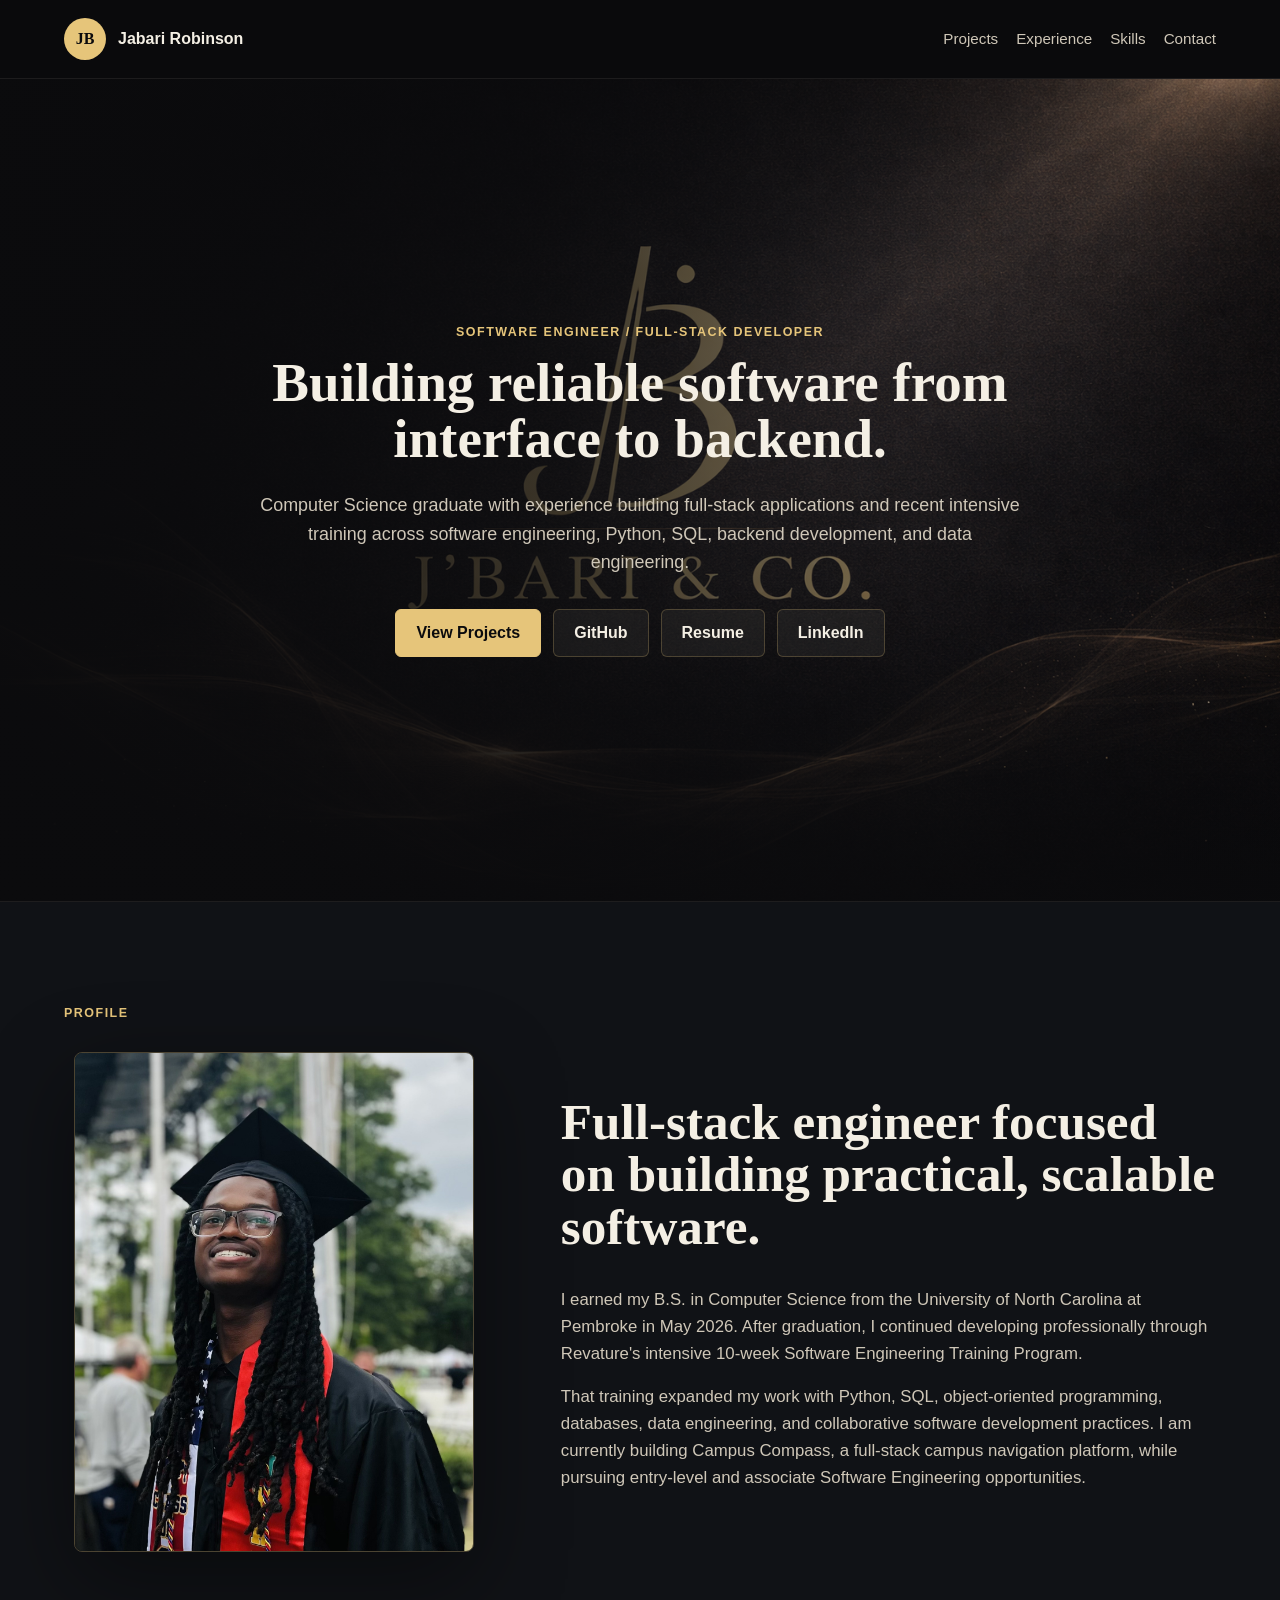
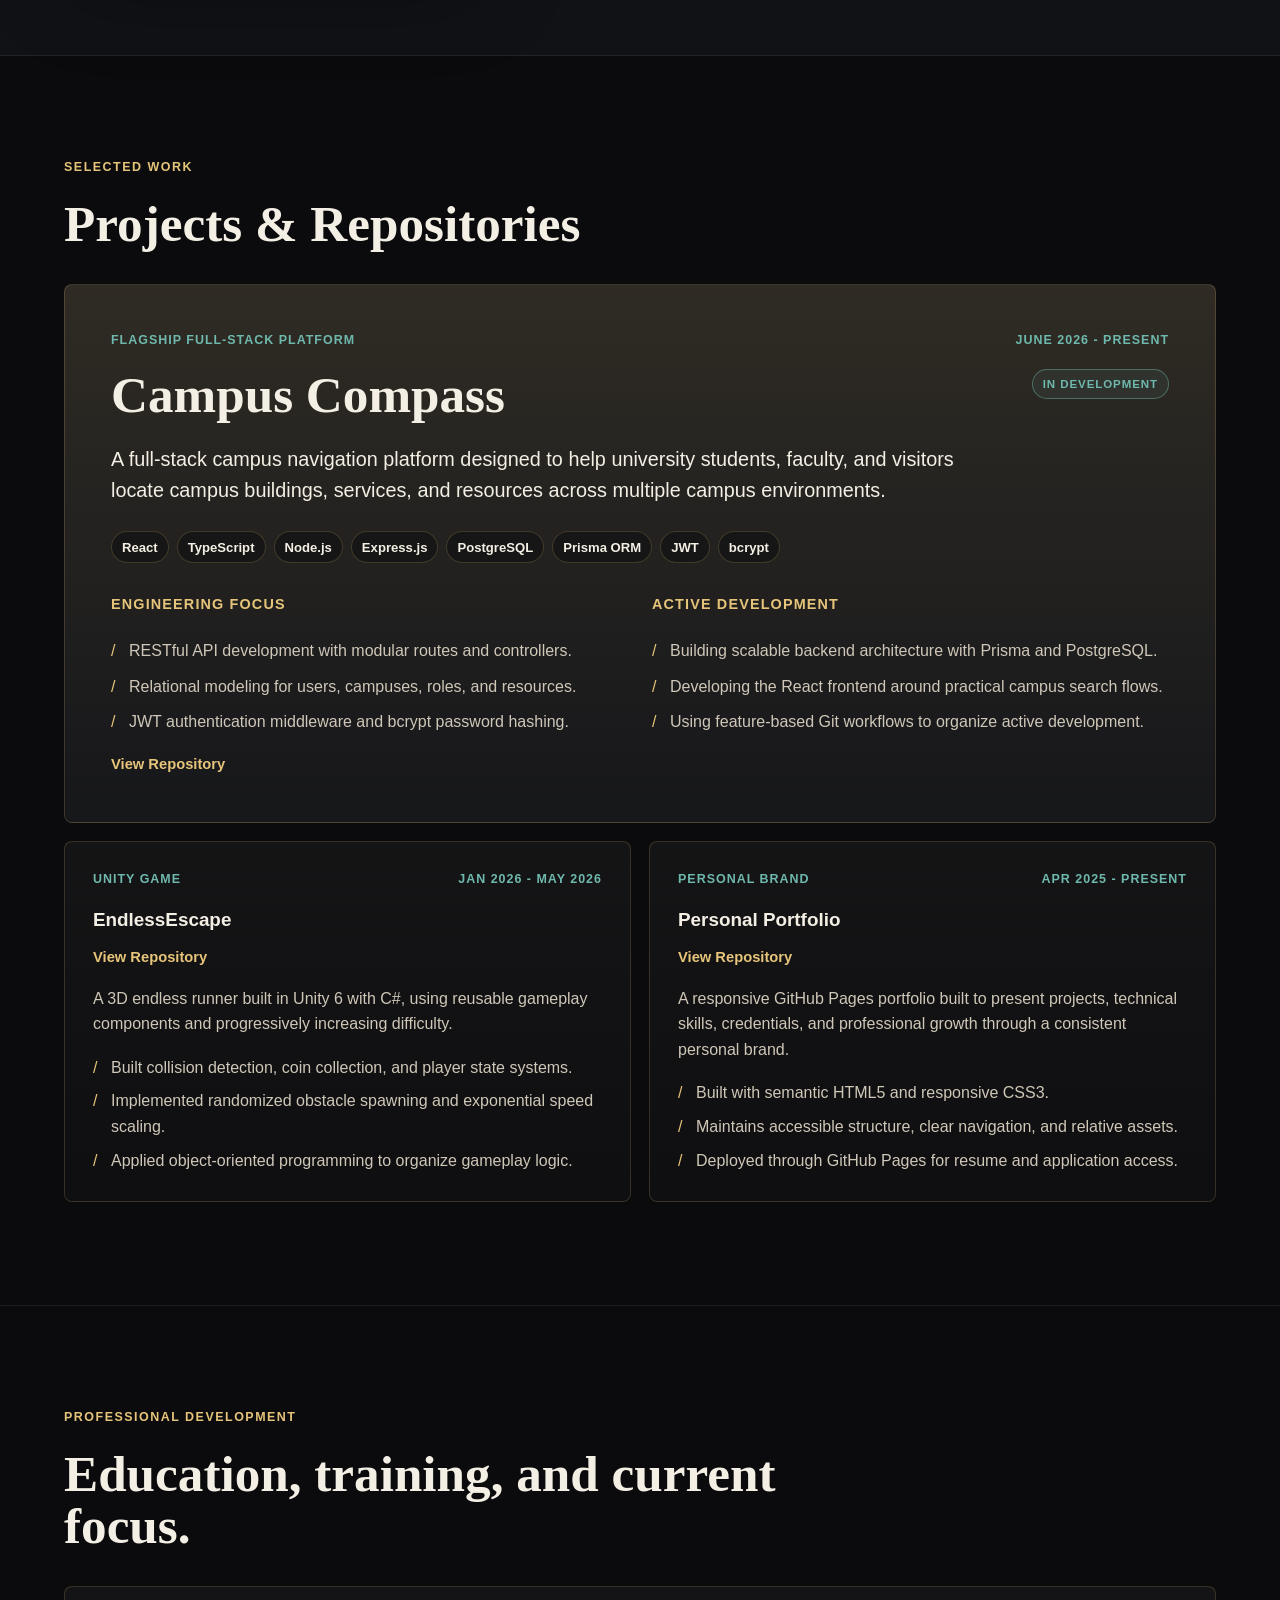
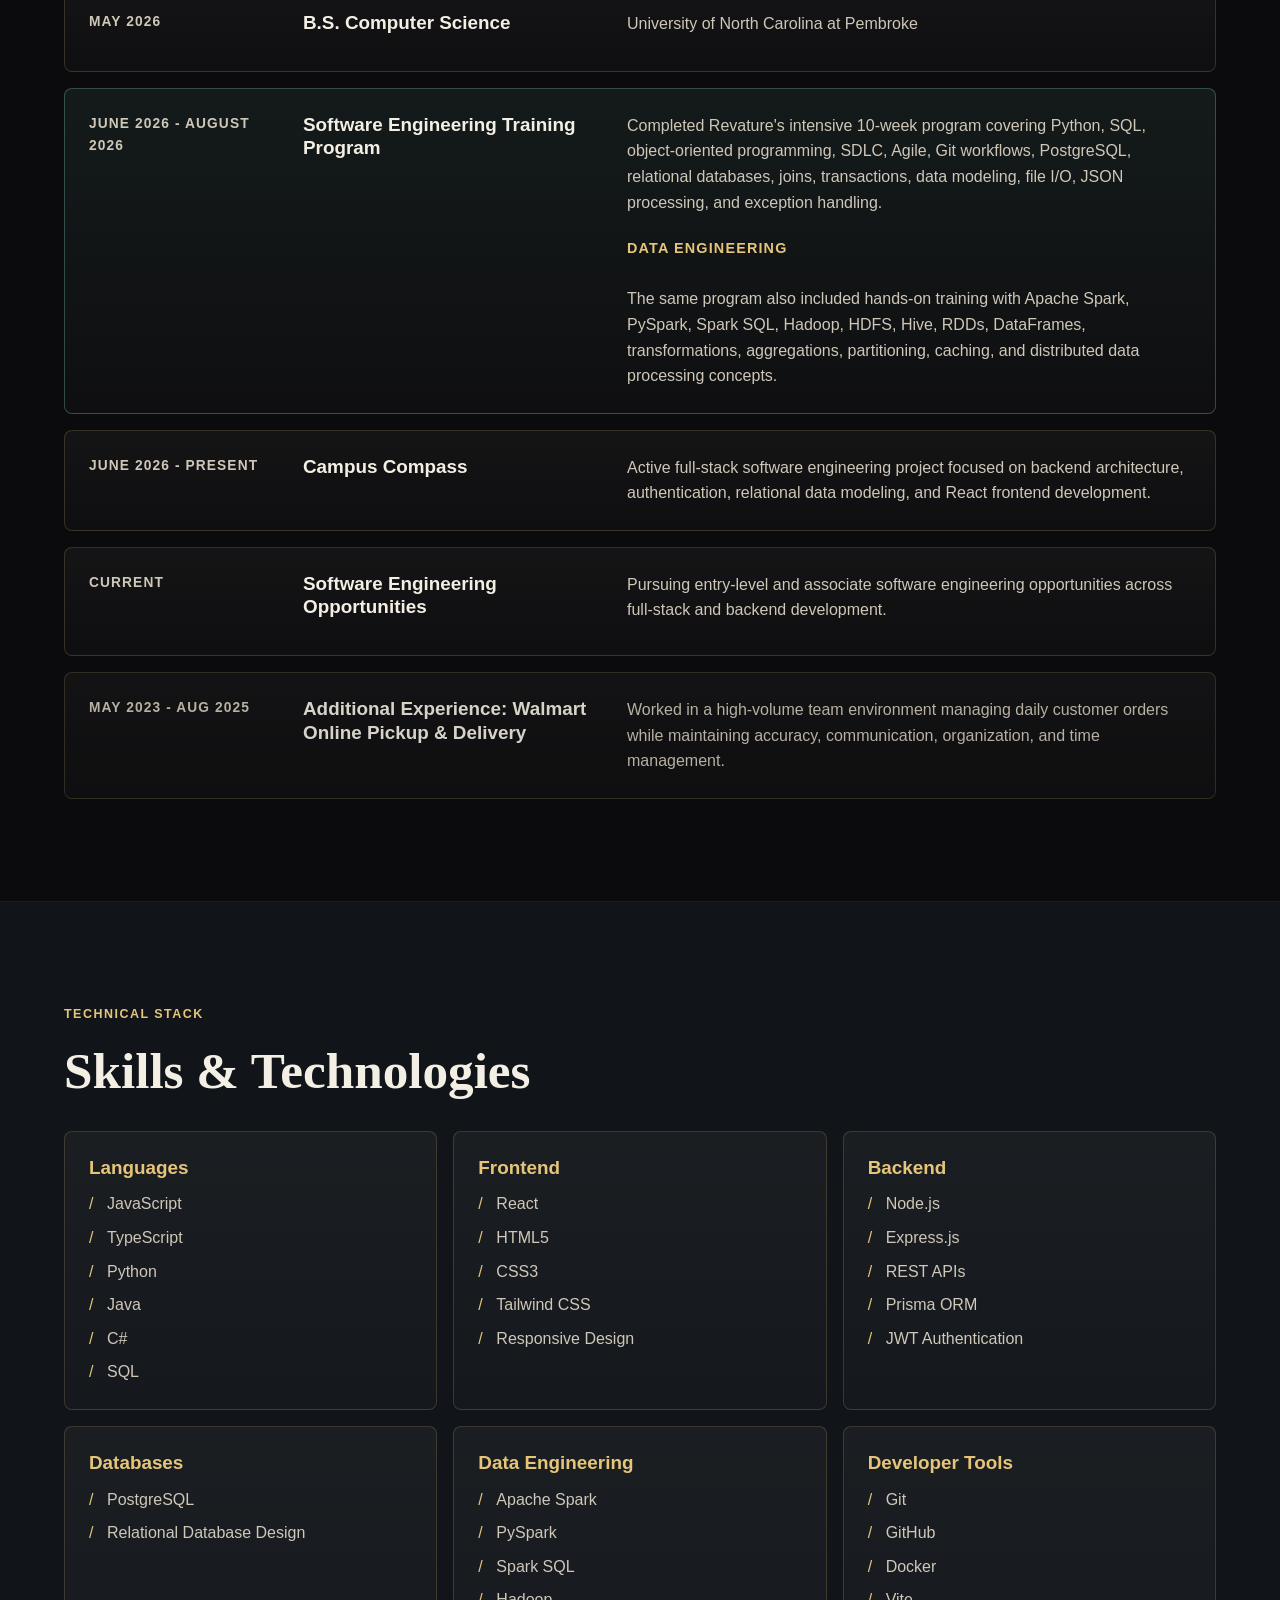
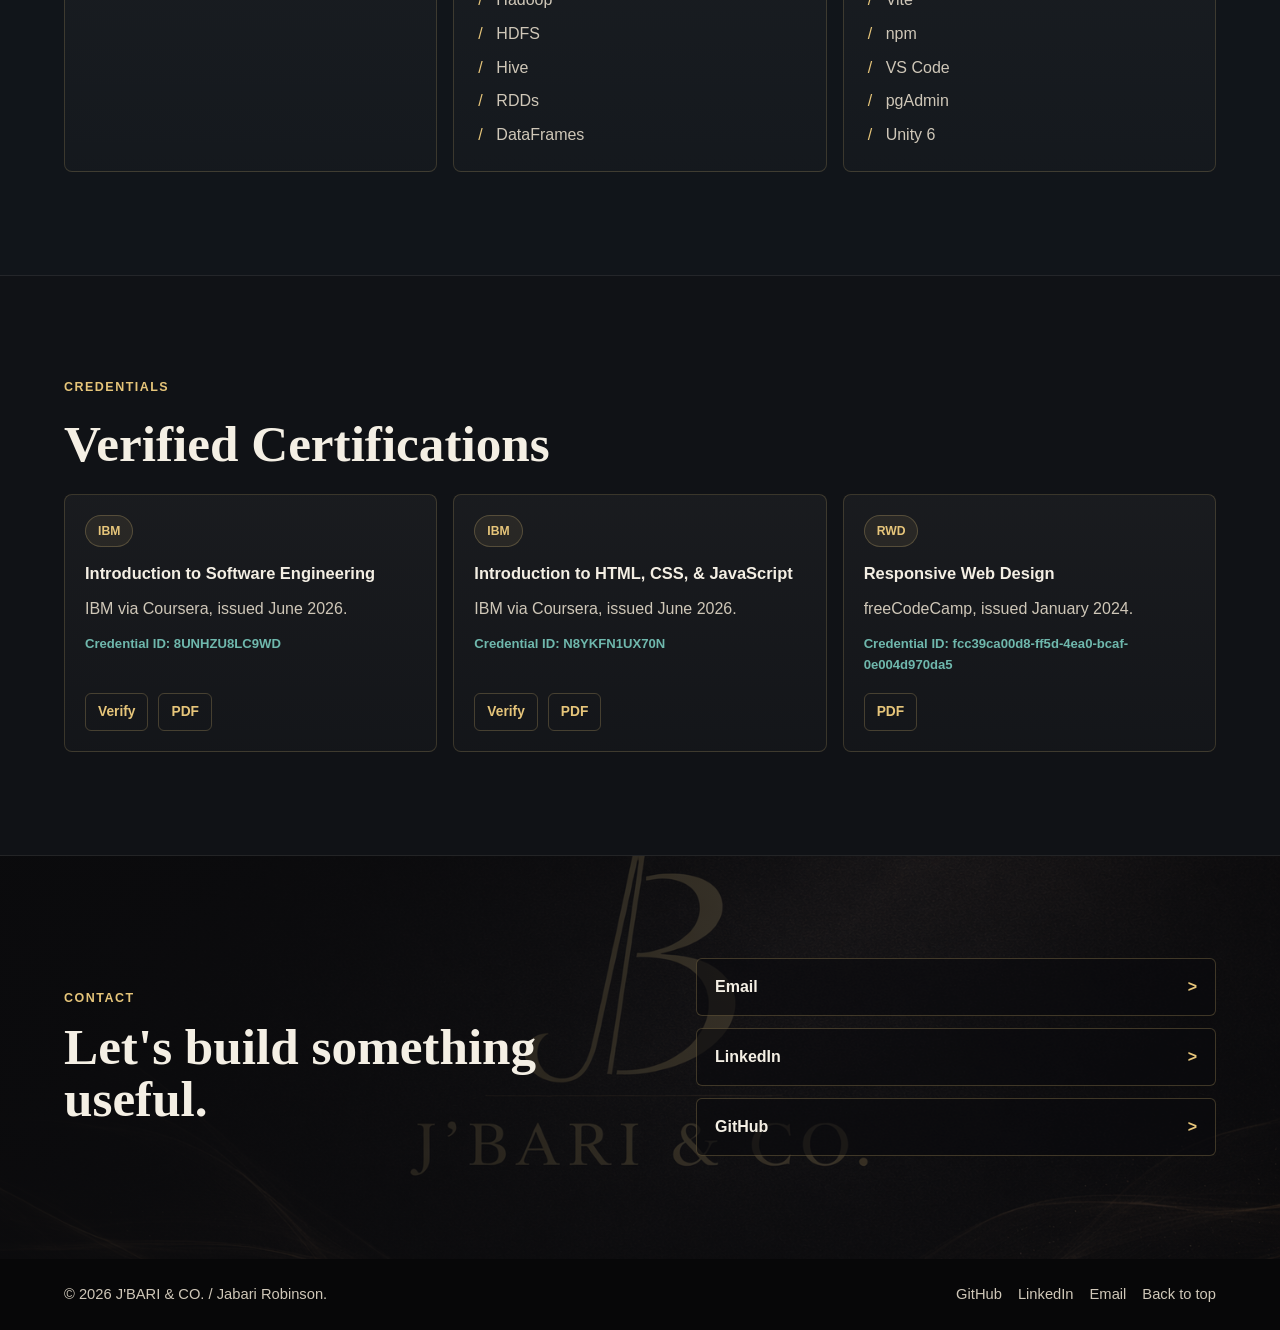
==== commit e960e41d: "Fix Hero section and education sections" ====
--- a/index.html
+++ b/index.html
@@ -53,7 +53,7 @@
               >Resume</a
             >
             <a
-              class="button text-button"
+              class="button secondary"
               href="https://www.linkedin.com/in/robinson-jabari/"
               target="_blank"
               rel="noreferrer"
@@ -77,8 +77,7 @@
           <div class="intro-content">
             <div class="section-heading">
               <h2 id="intro-title">
-                Recent Computer Science graduate building real full-stack
-                software.
+                Full-stack engineer focused on building practical, scalable software.
               </h2>
             </div>
             <div class="intro-copy">
@@ -144,9 +143,9 @@
               </ul>
             </div>
             <div>
-              <h4>Current Direction</h4>
+              <h4>Active Development</h4>
               <ul class="impact-list">
-                <li>Building a scalable backend architecture with Prisma and PostgreSQL.</li>
+                <li>Building scalable backend architecture with Prisma and PostgreSQL.</li>
                 <li>Developing the React frontend around practical campus search flows.</li>
                 <li>Using feature-based Git workflows to organize active development.</li>
               </ul>
@@ -235,21 +234,21 @@
           <article class="timeline-item highlight-item">
             <p class="timeline-date">June 2026 - August 2026</p>
             <h3>Software Engineering Training Program</h3>
-            <p>
-              Completed Revature's intensive 10-week program covering Python,
-              SQL, object-oriented programming, SDLC, Agile, Git workflows,
-              PostgreSQL, relational databases, joins, transactions, data
-              modeling, file I/O, JSON processing, and exception handling.
-            </p>
-          </article>
-          <article class="timeline-item highlight-item">
-            <p class="timeline-date">Data Engineering Training</p>
-            <h3>Distributed Data Foundations</h3>
-            <p>
-              Practiced data engineering concepts with Apache Spark, PySpark,
-              Spark SQL, Hadoop, HDFS, Hive, RDDs, DataFrames, transformations,
-              aggregations, partitioning, caching, and distributed processing.
-            </p>
+            <div class="timeline-detail">
+              <p>
+                Completed Revature's intensive 10-week program covering Python,
+                SQL, object-oriented programming, SDLC, Agile, Git workflows,
+                PostgreSQL, relational databases, joins, transactions, data
+                modeling, file I/O, JSON processing, and exception handling.
+              </p>
+              <h4>Data Engineering</h4>
+              <p>
+                The same program also included hands-on training with Apache
+                Spark, PySpark, Spark SQL, Hadoop, HDFS, Hive, RDDs, DataFrames,
+                transformations, aggregations, partitioning, caching, and
+                distributed data processing concepts.
+              </p>
+            </div>
           </article>
           <article class="timeline-item">
             <p class="timeline-date">June 2026 - Present</p>
@@ -264,8 +263,7 @@
             <p class="timeline-date">Current</p>
             <h3>Software Engineering Opportunities</h3>
             <p>
-              Pursuing Associate, Junior, Entry-Level, Full-Stack, and Backend
-              Software Engineering roles.
+              Pursuing entry-level and associate software engineering opportunities across full-stack and backend development.
             </p>
           </article>
           <article class="timeline-item additional-item">
@@ -305,7 +303,6 @@
             <h3>Frontend</h3>
             <ul class="skill-list">
               <li>React</li>
-              <li>Next.js</li>
               <li>HTML5</li>
               <li>CSS3</li>
               <li>Tailwind CSS</li>
@@ -327,7 +324,6 @@
             <ul class="skill-list">
               <li>PostgreSQL</li>
               <li>Relational Database Design</li>
-              <li>SQL</li>
             </ul>
           </div>
           <div class="skill-panel">
@@ -475,5 +471,3 @@
     </footer>
   </body>
 </html>
-
-
--- a/styles.css
+++ b/styles.css
@@ -206,12 +206,6 @@
   background: rgba(244, 239, 228, 0.05);
 }
 
-.button.text-button {
-  color: var(--paper-muted);
-  border-color: transparent;
-  background: transparent;
-}
-
 /* Shared section spacing. */
 .section {
   padding: clamp(64px, 8vw, 112px) clamp(20px, 5vw, 72px);
@@ -493,6 +487,15 @@
   opacity: 0.88;
 }
 
+
+.timeline-detail {
+  display: grid;
+  gap: 14px;
+}
+
+.timeline-detail h4 {
+  margin-top: 8px;
+}
 .timeline-date {
   color: var(--teal);
   font-size: 0.86rem;
